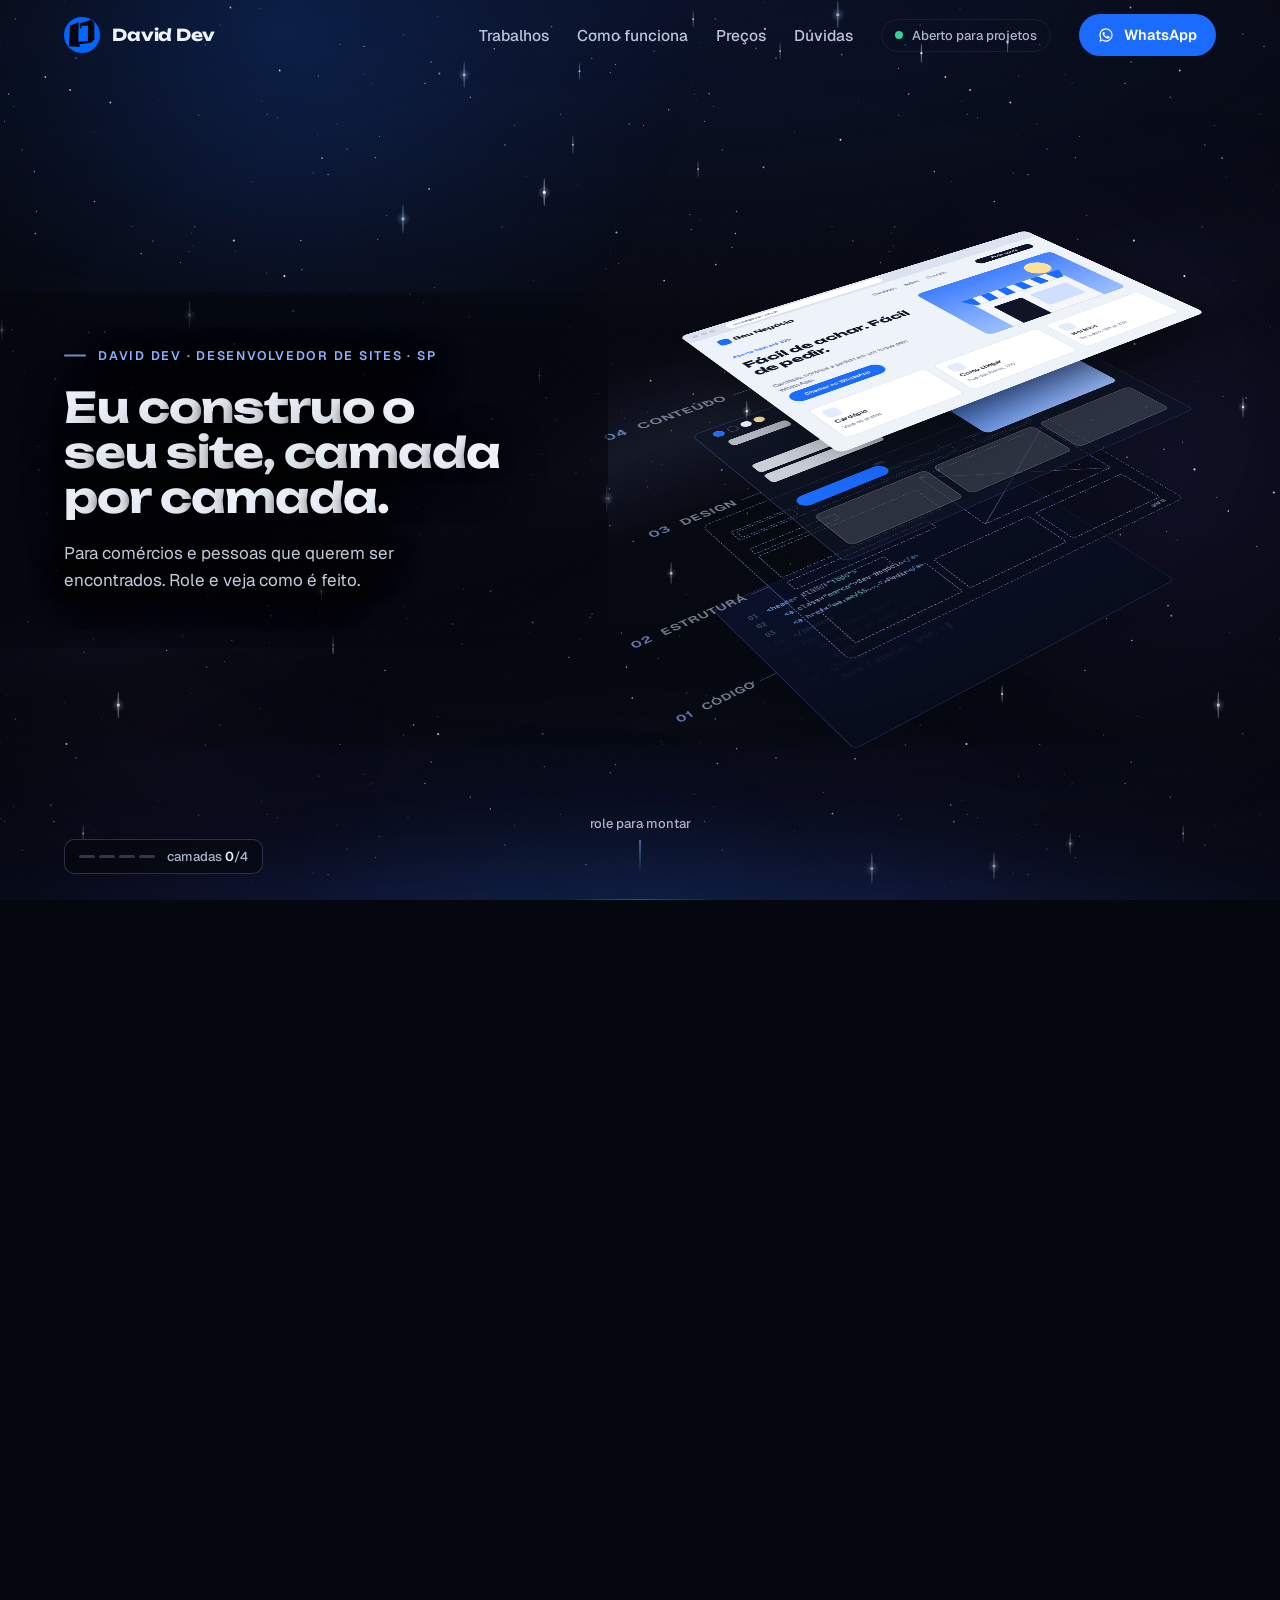
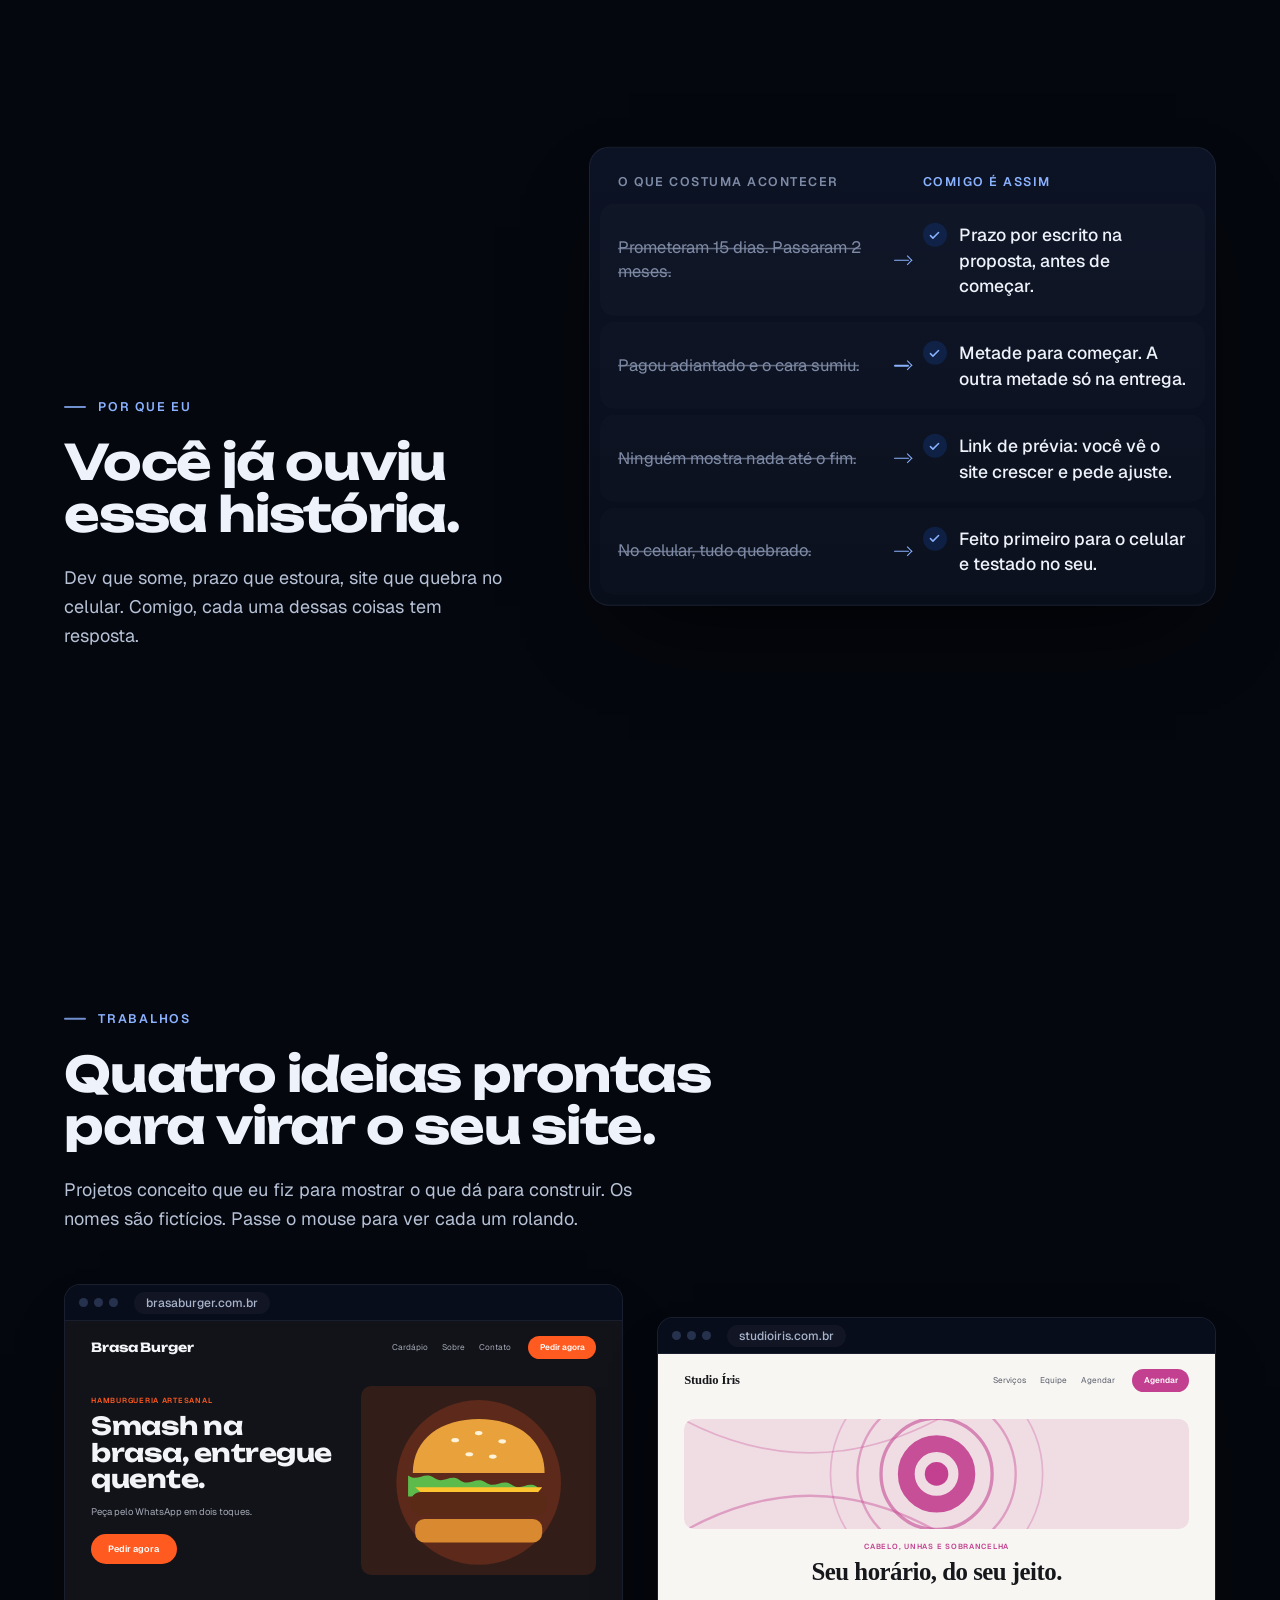
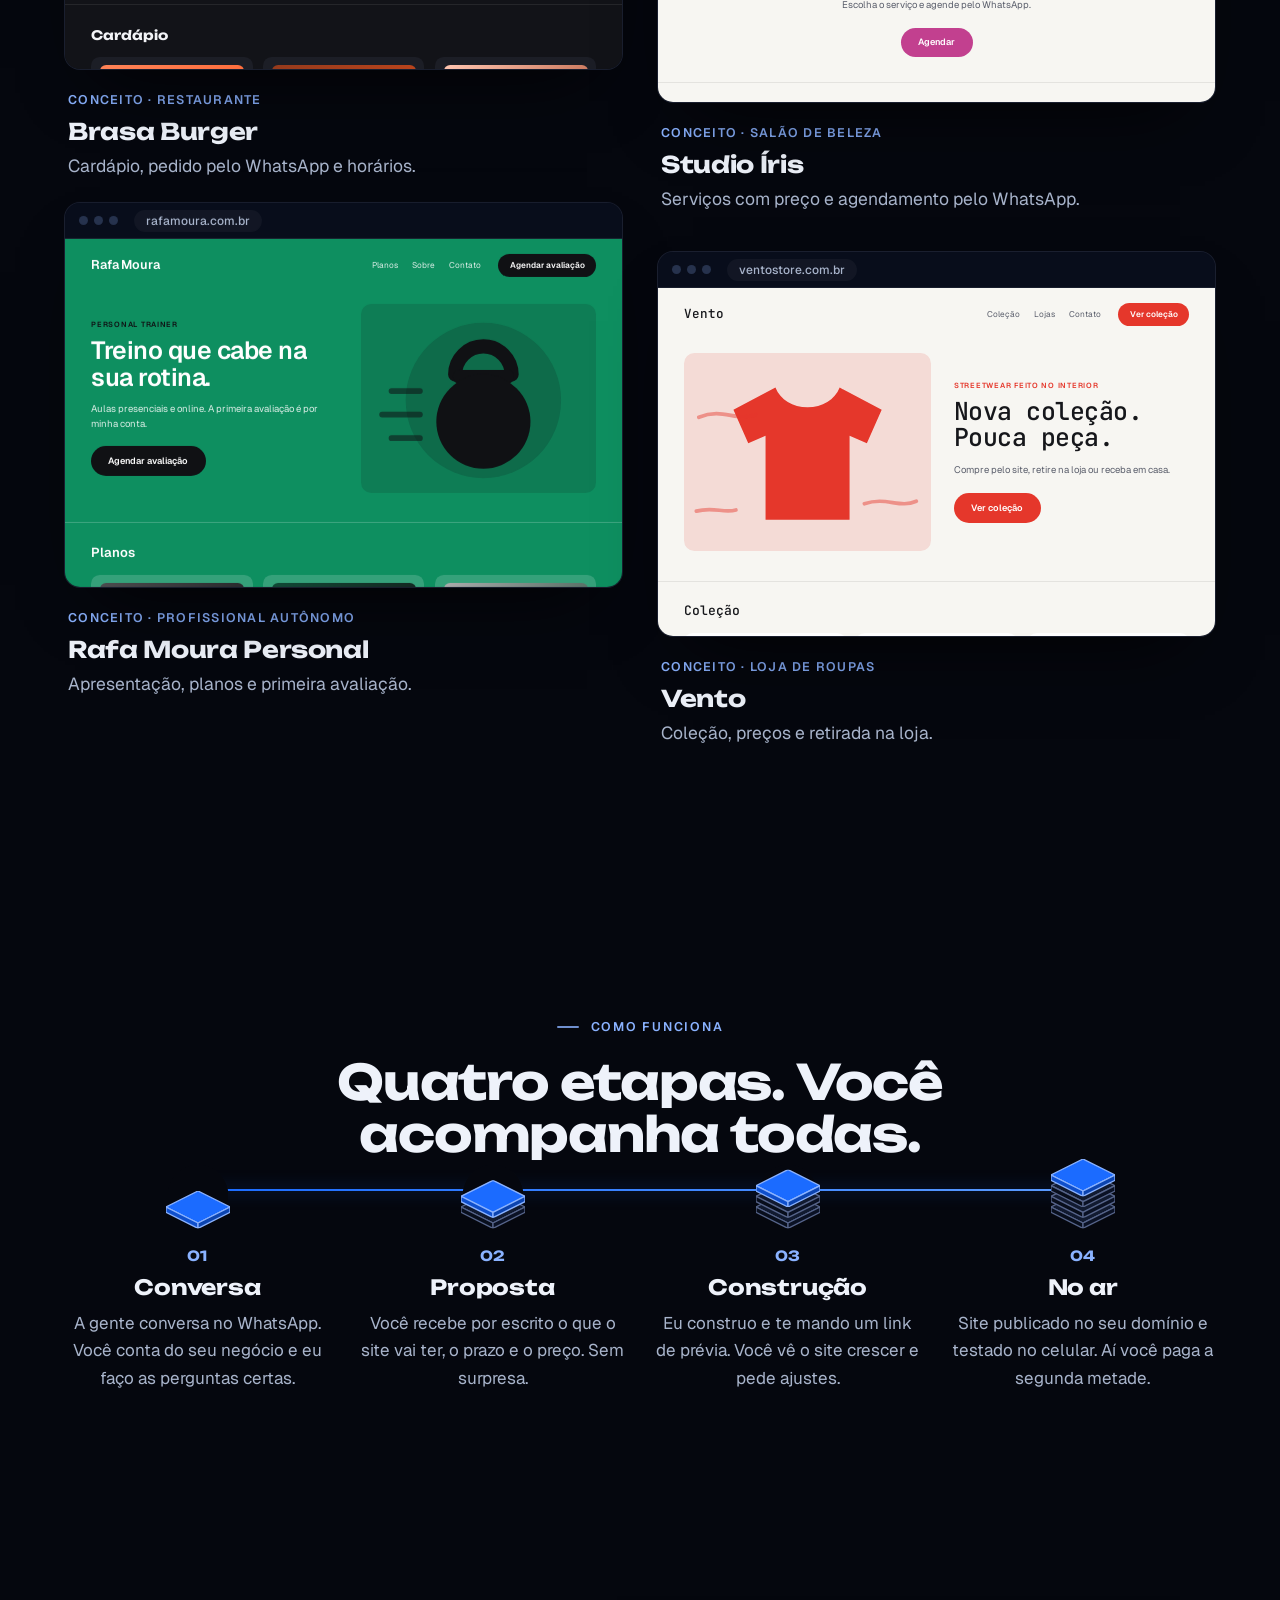
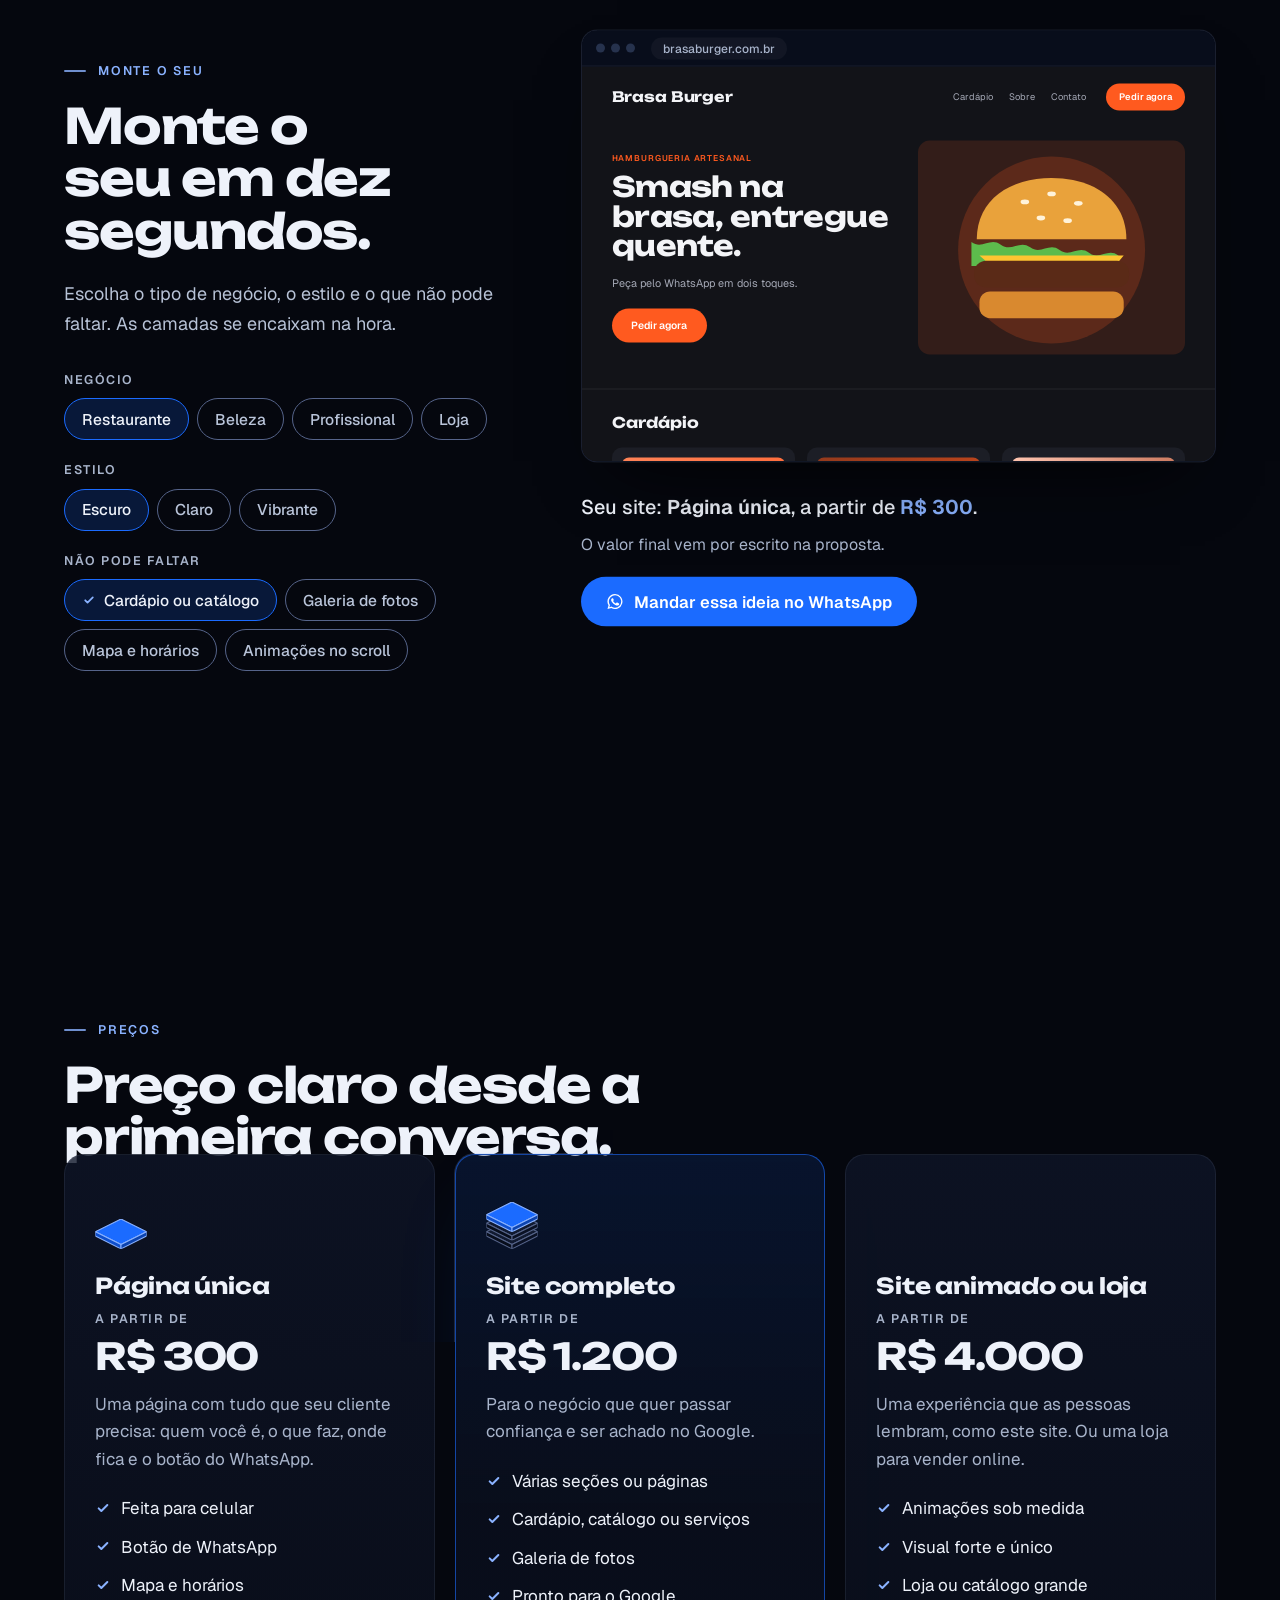
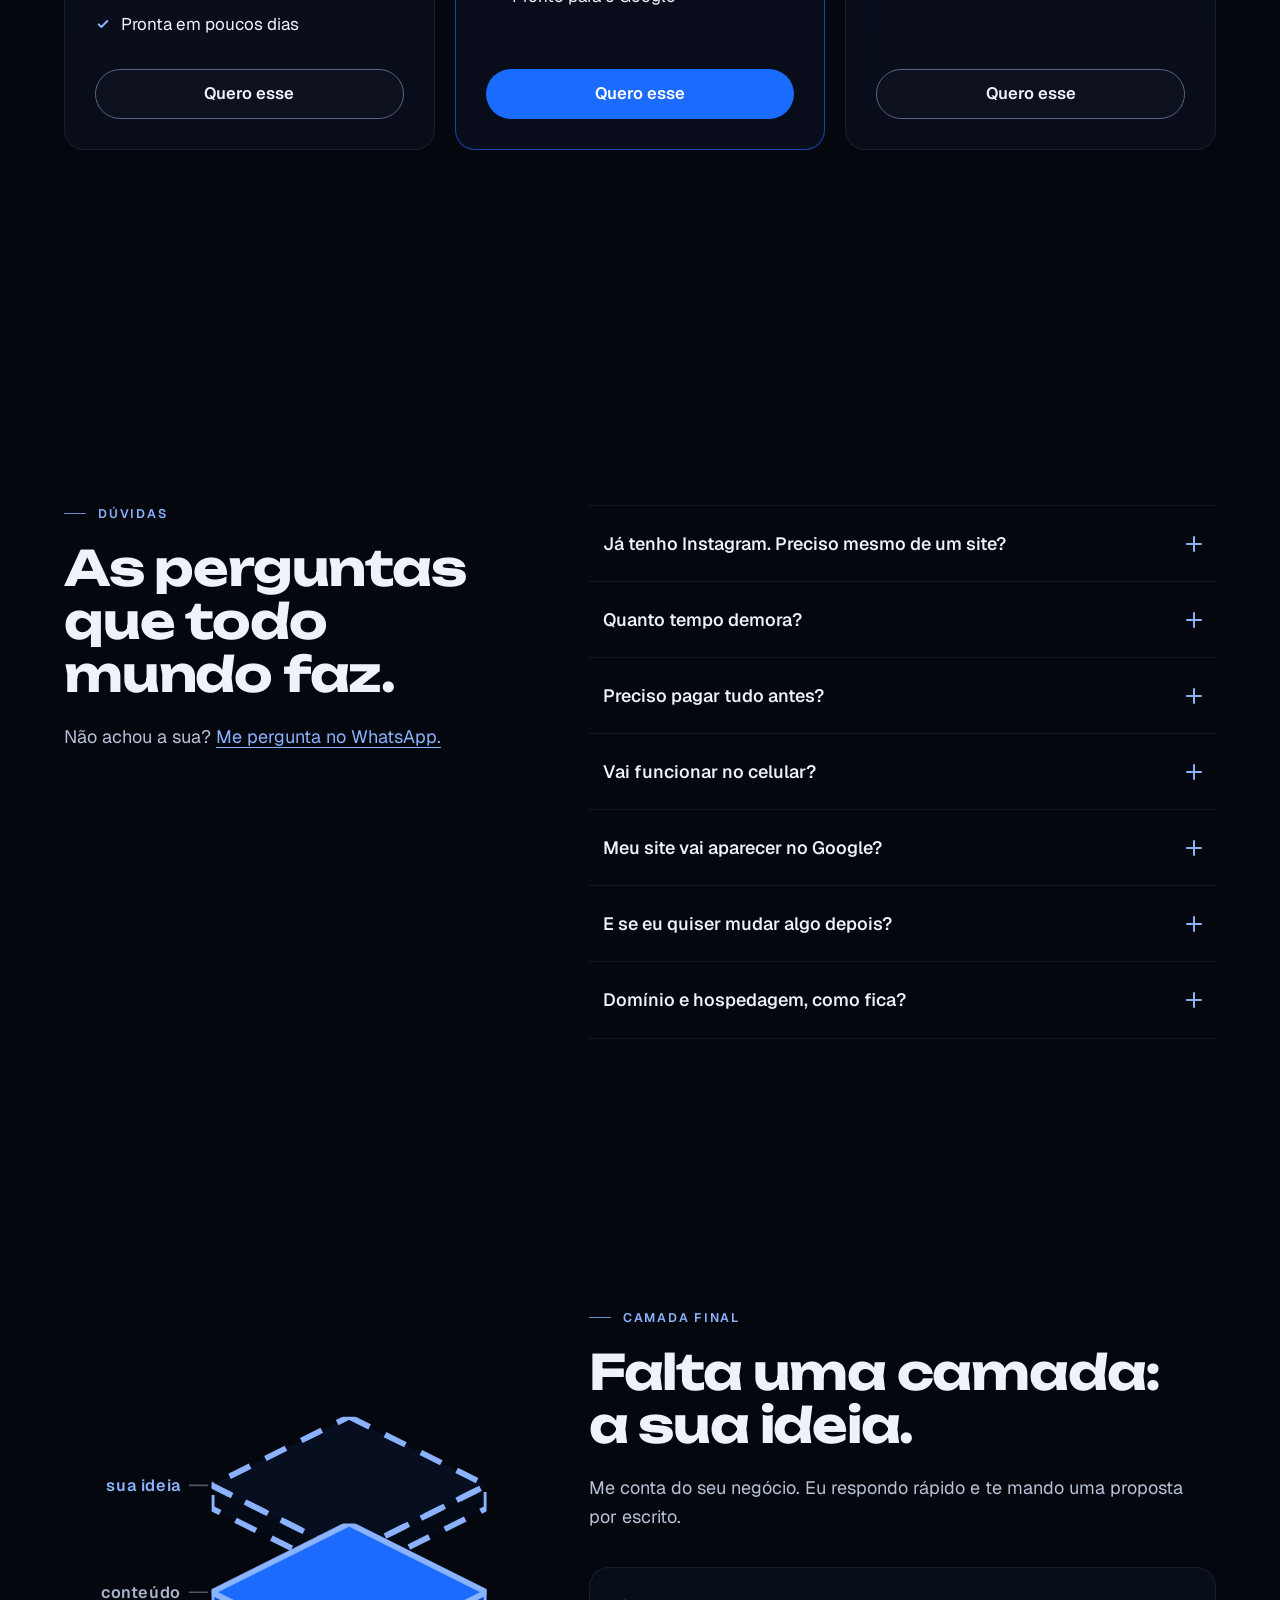
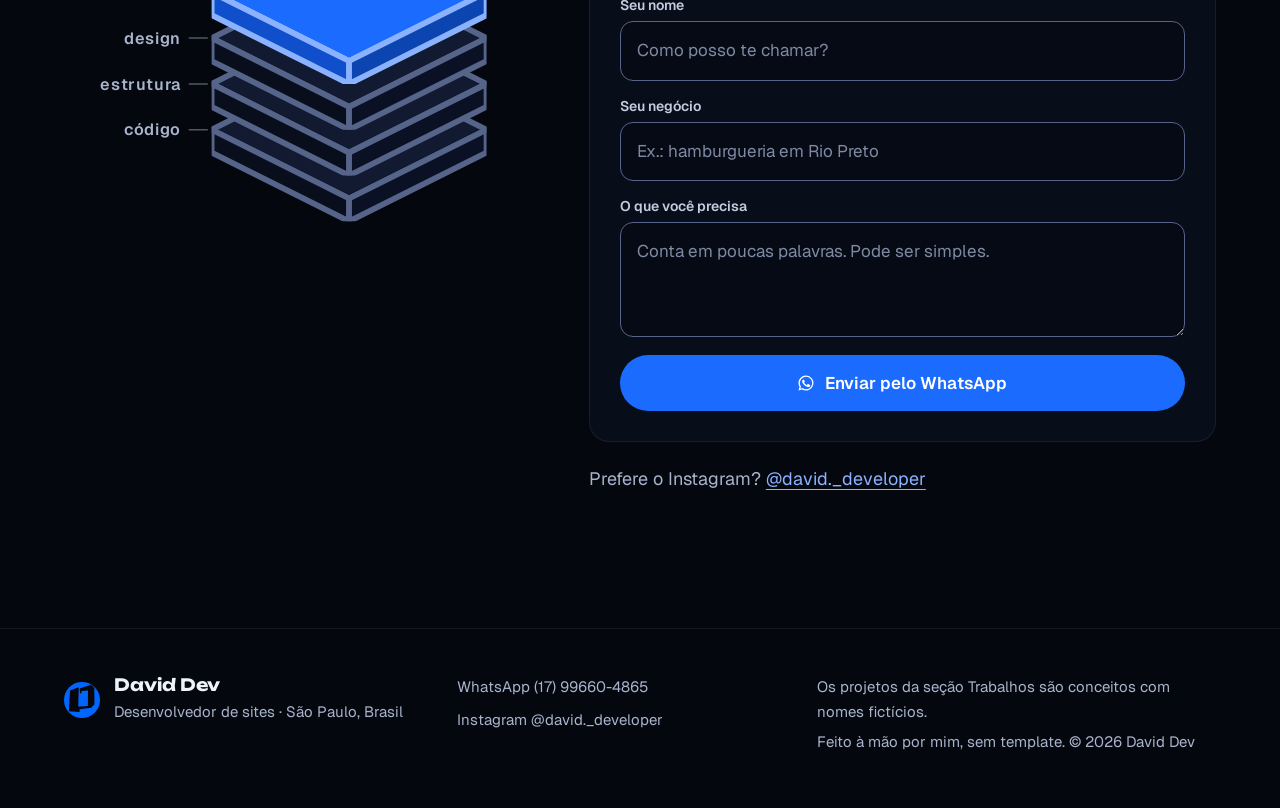
==== index.html @ c7de59cc "Portfólio David Dev: site de uma página com hero 3D e fundo astral Co-Authored-By: Claude Opus 5.5 <" ====
<!doctype html>
<html lang="pt-BR">
<head>
<meta charset="utf-8">
<meta name="viewport" content="width=device-width, initial-scale=1">
<title>David Dev · Criação de sites para comércios e pessoas em SP</title>
<meta name="description" content="Criação de sites rápidos e feitos para o celular, para comércios e profissionais. Prazo por escrito, metade na entrega. Orçamento pelo WhatsApp.">
<meta name="robots" content="index,follow,max-image-preview:large">
<meta name="author" content="David Dev">
<meta name="theme-color" content="#05070E">
<link rel="canonical" href="https://davizzinn.github.io/">
<link rel="icon" href="favicon.ico" sizes="48x48">
<link rel="icon" type="image/svg+xml" href="assets/logo.svg">
<link rel="apple-touch-icon" href="apple-touch-icon.png">
<meta property="og:type" content="website">
<meta property="og:locale" content="pt_BR">
<meta property="og:site_name" content="David Dev">
<meta property="og:title" content="David Dev · Criação de sites para comércios e pessoas">
<meta property="og:description" content="Eu construo o seu site, camada por camada. Prazo por escrito, metade na entrega.">
<!-- DEPLOY STEP: URLs absolutas do site no ar (GitHub Pages) -->
<meta property="og:url" content="https://davizzinn.github.io/">
<meta property="og:image" content="https://davizzinn.github.io/assets/og.jpg">
<meta property="og:image:width" content="1200">
<meta property="og:image:height" content="630">
<meta property="og:image:alt" content="David Dev: eu construo o seu site, camada por camada.">
<meta name="twitter:card" content="summary_large_image">
<script type="application/ld+json">
{
  "@context": "https://schema.org",
  "@graph": [
    {
      "@type": "WebSite",
      "@id": "https://davizzinn.github.io/#site",
      "url": "https://davizzinn.github.io/",
      "name": "David Dev",
      "inLanguage": "pt-BR"
    },
    {
      "@type": "ProfessionalService",
      "@id": "https://davizzinn.github.io/#negocio",
      "name": "David Dev",
      "description": "Criação de sites para comércios e pessoas: página única, site completo, site animado e loja.",
      "url": "https://davizzinn.github.io/",
      "image": "https://davizzinn.github.io/assets/og.jpg",
      "logo": "https://davizzinn.github.io/assets/icon-192.png",
      "telephone": "+55 17 99660-4865",
      "priceRange": "R$ 300 a R$ 9.000+",
      "address": { "@type": "PostalAddress", "addressRegion": "SP", "addressCountry": "BR" },
      "areaServed": [{ "@type": "State", "name": "São Paulo" }, { "@type": "Country", "name": "Brasil" }],
      "sameAs": ["https://instagram.com/david._developer"],
      "founder": { "@type": "Person", "name": "David", "jobTitle": "Desenvolvedor de sites" },
      "makesOffer": [
        { "@type": "Offer", "name": "Página única", "priceSpecification": { "@type": "PriceSpecification", "minPrice": 300, "priceCurrency": "BRL" } },
        { "@type": "Offer", "name": "Site completo", "priceSpecification": { "@type": "PriceSpecification", "minPrice": 1200, "priceCurrency": "BRL" } },
        { "@type": "Offer", "name": "Site animado ou loja", "priceSpecification": { "@type": "PriceSpecification", "minPrice": 4000, "priceCurrency": "BRL" } }
      ]
    }
  ]
}
</script>
<link rel="preconnect" href="https://fonts.googleapis.com">
<link rel="preconnect" href="https://fonts.gstatic.com" crossorigin>
<link rel="stylesheet" href="https://fonts.googleapis.com/css2?family=Geist:wght@400..700&family=JetBrains+Mono:wght@500&family=Unbounded:wght@500;700&display=swap">
<link rel="stylesheet" href="assets/site.css">
<script>document.documentElement.classList.add('js')</script>
</head>
<body>
<a class="skip" href="#main">Pular para o conteúdo</a>

<svg class="sprite" aria-hidden="true" focusable="false">
  <symbol id="plate" viewBox="0 0 48 28">
    <polygon points="24,0 48,12 24,24 0,12" style="fill:var(--pf,#131C33);stroke:var(--ps,#5B6A8C)" stroke-width="1" stroke-linejoin="round"/>
    <polygon points="0,12 24,24 24,28 0,16" style="fill:var(--pl,#0A1020);stroke:var(--ps,#5B6A8C)" stroke-width="1" stroke-linejoin="round"/>
    <polygon points="24,24 48,12 48,16 24,28" style="fill:var(--pr,#0C1326);stroke:var(--ps,#5B6A8C)" stroke-width="1" stroke-linejoin="round"/>
  </symbol>
  <symbol id="logo" viewBox="0 0 600 600">
    <circle cx="300" cy="300" r="300" fill="#0066FF"/>
    <g fill="#05070D"><path d="M100 140 245 86 238 410 262 412 260 498 82 486Z"/><path d="M262 108 448 46 505 96 508 372 452 428 258 455 256 410 398 400 400 140 292 148 290 186 266 190Z"/></g>
  </symbol>
  <symbol id="check" viewBox="0 0 24 24">
    <path d="M5.5 12.5l4 4L18.5 7.5" fill="none" stroke="currentColor" stroke-width="2.4" stroke-linecap="round" stroke-linejoin="round"/>
  </symbol>
  <symbol id="wa" viewBox="0 0 24 24">
    <path fill="currentColor" d="M12 2a10 10 0 0 0-8.6 15.1L2 22l5-1.3A10 10 0 1 0 12 2Zm0 18.2a8.2 8.2 0 0 1-4.2-1.2l-.3-.2-3 .8.8-2.9-.2-.3A8.2 8.2 0 1 1 12 20.2Zm4.5-6.1c-.2-.1-1.5-.7-1.7-.8-.2-.1-.4-.1-.6.1l-.8 1c-.1.2-.3.2-.5.1a6.7 6.7 0 0 1-3.3-2.9c-.3-.4.3-.4.7-1.4.1-.2 0-.3 0-.4l-.8-1.8c-.2-.5-.4-.4-.6-.4h-.5a1 1 0 0 0-.7.3 3 3 0 0 0-.9 2.2 5.2 5.2 0 0 0 1.1 2.7 11.8 11.8 0 0 0 4.5 4c1.7.7 2.3.8 3.2.6a2.7 2.7 0 0 0 1.8-1.2 2.2 2.2 0 0 0 .1-1.3c0-.1-.2-.2-.5-.3Z"/>
  </symbol>
</svg>

<div class="ambient" aria-hidden="true">
  <div class="aur aur-a"></div>
  <div class="aur aur-b"></div>
  <div class="aur aur-c"></div>
  <div class="aur aur-d"></div>
  <div class="galaxy" id="galaxy"><i class="gx-glow"></i><i class="gx-dust"></i></div>
  <div class="stars s-far"><i class="st a"></i><i class="st b"></i></div>
  <div class="stars s-mid"><i class="st a"></i><i class="st b"></i></div>
  <div class="stars s-near"><i class="st a"></i><i class="st b"></i><i class="st streak"></i></div>
  <i class="meteor" id="meteor"></i>
  <div class="amb-spot" id="spot"></div>
  <div class="horizon" id="horizon"></div>
  <div class="amb-vignette"></div>
  <div class="amb-grain"></div>
</div>

<header class="nav" id="nav">
  <nav class="nav-in" aria-label="Principal">
    <a class="brand" href="#topo" aria-label="David Dev, início">
      <svg class="brand-logo" aria-hidden="true"><use href="#logo"/></svg>
      <span class="brand-name">David Dev</span>
    </a>
    <ul class="nav-links">
      <li><a href="#trabalhos">Trabalhos</a></li>
      <li><a href="#como-funciona">Como funciona</a></li>
      <li><a href="#precos">Preços</a></li>
      <li><a href="#duvidas">Dúvidas</a></li>
    </ul>
    <span class="status"><i class="dot" aria-hidden="true"></i>Aberto para projetos</span>
    <a class="btn btn-sm magnet" href="https://wa.me/5517996604865" data-wa="Oi David! Vi seu portfólio e quero fazer um site." target="_blank" rel="noopener">
      <svg class="ico" aria-hidden="true"><use href="#wa"/></svg>WhatsApp
    </a>
    <button class="menu-btn" type="button" aria-expanded="false" aria-controls="menu" aria-label="Abrir menu"><i></i><i></i></button>
  </nav>
  <div class="menu" id="menu">
    <ul>
      <li><a href="#trabalhos">Trabalhos</a></li>
      <li><a href="#como-funciona">Como funciona</a></li>
      <li><a href="#monte">Monte o seu</a></li>
      <li><a href="#precos">Preços</a></li>
      <li><a href="#duvidas">Dúvidas</a></li>
    </ul>
    <p class="menu-status"><i class="dot" aria-hidden="true"></i>Aberto para projetos</p>
  </div>
</header>

<main id="main" tabindex="-1">

<section class="hero" id="topo" aria-label="Apresentação">
  <div class="stage">
    <div class="scene" aria-hidden="true" inert>
      <div class="float">
        <div class="stack" id="stack">

          <div class="layer l-code" data-i="0">
            <div class="plate">
              <div class="code">
                <span class="cl" style="--i:0"><em>01</em><u>&lt;header</u> <s>class</s>=<q>"topo"</q><u>&gt;</u></span>
                <span class="cl" style="--i:1"><em>02</em>  <u>&lt;a</u> <s>class</s>=<q>"marca"</q><u>&gt;</u>Seu Negócio<u>&lt;/a&gt;</u></span>
                <span class="cl" style="--i:2"><em>03</em>  <u>&lt;a</u> <s>href</s>=<q>"wa.me/55..."</q><u>&gt;</u>Pedir<u>&lt;/a&gt;</u></span>
                <span class="cl" style="--i:3"><em>04</em><u>&lt;/header&gt;</u></span>
                <span class="cl" style="--i:4"><em>05</em><u>&lt;section</u> <s>class</s>=<q>"hero"</q><u>&gt;</u></span>
                <span class="cl" style="--i:5"><em>06</em>  <u>&lt;h1&gt;</u>Fácil de achar.<u>&lt;/h1&gt;</u></span>
                <span class="cl" style="--i:6"><em>07</em>  <u>&lt;p&gt;</u>Aberto hoje até 22h<u>&lt;/p&gt;</u></span>
                <span class="cl" style="--i:7"><em>08</em><u>&lt;/section&gt;</u></span>
                <span class="cl" style="--i:8"><em>09</em><b>.hero</b> { <s>display</s>: grid; }<i class="caret"></i></span>
              </div>
            </div>
            <div class="anno"><span>01</span> código</div>
          </div>

          <div class="layer l-wire" data-i="1">
            <div class="plate">
              <i class="wb wb-nav"></i><i class="wb wb-logo"></i><i class="wb wb-links"></i><i class="wb wb-btn"></i>
              <i class="wb wb-kick"></i><i class="wb wb-h"></i><i class="wb wb-p"></i><i class="wb wb-cta"></i>
              <i class="wb wb-art"><svg viewBox="0 0 10 10" preserveAspectRatio="none"><path d="M0 0 10 10M10 0 0 10" vector-effect="non-scaling-stroke"/></svg></i>
              <i class="wb wb-c1"></i><i class="wb wb-c2"></i><i class="wb wb-c3"></i>
              <span class="dim dim-w">1280</span><span class="dim dim-h">grid 12</span>
            </div>
            <div class="anno"><span>02</span> estrutura</div>
          </div>

          <div class="layer l-design" data-i="2">
            <div class="plate">
              <i class="db db-logo"></i><i class="db db-btn"></i>
              <i class="db db-h"></i><i class="db db-h2"></i><i class="db db-cta"></i>
              <i class="db db-art"></i>
              <i class="db db-c1"></i><i class="db db-c2"></i><i class="db db-c3"></i>
              <span class="swatches"><i></i><i></i><i></i><i></i></span>
              <span class="aa">Aa</span>
            </div>
            <div class="anno"><span>03</span> design</div>
          </div>

          <div class="layer l-content" data-i="3">
            <div class="plate">
              <div class="chrome"><i></i><i></i><i></i><span class="url">seunegocio.com.br</span><span class="onair"><b></b>no ar</span></div>
              <div class="cs">
                <span class="cs-logo"><b></b>Seu Negócio</span>
                <span class="cs-links"><i>Cardápio</i><i>Sobre</i><i>Contato</i></span>
                <span class="cs-btn">Pedir agora</span>
                <span class="cs-kick">Aberto hoje até 22h</span>
                <span class="cs-h">Fácil de achar. Fácil de pedir.</span>
                <span class="cs-p">Cardápio, horários e pedido em um toque pelo WhatsApp.</span>
                <span class="cs-cta">Chamar no WhatsApp</span>
                <span class="cs-art">
                  <svg viewBox="0 0 200 140" preserveAspectRatio="xMidYMid slice">
                    <defs><linearGradient id="sky" x1="0" y1="0" x2="0" y2="1"><stop offset="0" stop-color="#3D7BFF"/><stop offset="1" stop-color="#9FC2FF"/></linearGradient></defs>
                    <rect width="200" height="140" fill="url(#sky)"/>
                    <circle cx="156" cy="34" r="16" fill="#FFE29A"/>
                    <rect x="34" y="52" width="132" height="88" fill="#F4F6FB"/>
                    <path d="M28 52h144l-8 18H36Z" fill="#1B6BFF"/>
                    <path d="M44 52h12l-2 18h-12ZM68 52h12l-1 18H67ZM92 52h12v18H92ZM116 52h12l1 18h-12ZM140 52h12l2 18h-12Z" fill="#F4F6FB"/>
                    <rect x="48" y="84" width="40" height="56" rx="2" fill="#0E1527"/>
                    <rect x="100" y="84" width="54" height="34" rx="2" fill="#CFE0FF"/>
                    <rect x="0" y="134" width="200" height="6" fill="#0E1527" opacity=".25"/>
                  </svg>
                </span>
                <span class="cs-card c1"><i></i><b>Cardápio</b><em>Veja os pratos</em></span>
                <span class="cs-card c2"><i></i><b>Como chegar</b><em>Rua das Flores, 120</em></span>
                <span class="cs-card c3"><i></i><b>Horários</b><em>Ter a dom, 18h às 23h</em></span>
              </div>
            </div>
            <div class="anno"><span>04</span> conteúdo</div>
          </div>

        </div>
      </div>
    </div>

    <div class="scrim" aria-hidden="true"></div>

    <div class="bands" id="bands">
      <div class="band fx-scatter" data-a="0" data-b="0.17" data-spread="0.5">
        <p class="kick">David Dev · desenvolvedor de sites · SP</p>
        <h1 class="t">Eu construo o seu site, camada por camada.</h1>
        <p class="s">Para comércios e pessoas que querem ser encontrados. Role e veja como é feito.</p>
      </div>
      <div class="band fx-grid" data-a="0.20" data-b="0.37" data-spread="0.5">
        <p class="kick">camada 01 · código</p>
        <p class="t">Primeiro, o código.</p>
        <p class="s">Escrito à mão, sem gambiarra. Leve para abrir rápido até no 4G.</p>
      </div>
      <div class="band fx-drift" data-a="0.40" data-b="0.57">
        <p class="kick">camadas 02 e 03 · estrutura e design</p>
        <p class="t">Depois, a estrutura e a cara da sua marca.</p>
        <p class="s">Cada coisa no lugar certo, com as suas cores. Pensado primeiro para o celular, porque é lá que seu cliente está.</p>
      </div>
      <div class="band fx-punch" data-a="0.60" data-b="0.77">
        <p class="kick">camada 04 · conteúdo</p>
        <p class="t" data-em="vende.">Por fim, o conteúdo que vende.</p>
        <p class="s">Texto claro, fotos boas e um botão direto para o seu WhatsApp.</p>
      </div>
      <div class="band fx-rise" data-a="0.81" data-b="1">
        <p class="kick"><i class="dot" aria-hidden="true"></i>no ar</p>
        <p class="t">No ar. E pronto para o Google.</p>
        <p class="s">Domínio, celular e Google resolvidos. Você só aprova.</p>
        <p class="cta-row">
          <a class="btn magnet" href="https://wa.me/5517996604865" data-wa="Oi David! Vi seu portfólio e quero fazer um site." target="_blank" rel="noopener"><svg class="ico" aria-hidden="true"><use href="#wa"/></svg>Quero meu site</a>
          <a class="btn btn-ghost" href="#trabalhos">Ver trabalhos</a>
        </p>
      </div>
    </div>

    <div class="static-copy">
      <p class="kick">David Dev · desenvolvedor de sites · SP</p>
      <h1 class="t">Eu construo o seu site, camada por camada.</h1>
      <p class="s">Sites rápidos, bonitos e feitos para o celular, para comércios e pessoas que querem ser encontrados.</p>
      <p class="cta-row">
        <a class="btn magnet" href="https://wa.me/5517996604865" data-wa="Oi David! Vi seu portfólio e quero fazer um site." target="_blank" rel="noopener"><svg class="ico" aria-hidden="true"><use href="#wa"/></svg>Quero meu site</a>
        <a class="btn btn-ghost" href="#trabalhos">Ver trabalhos</a>
      </p>
    </div>

    <div class="hud chip" aria-hidden="true">
      <span class="hud-ticks"><i></i><i></i><i></i><i></i></span>
      <span class="hud-t">camadas <b id="hudN">0</b>/4</span>
    </div>
    <div class="cue" aria-hidden="true"><span>role para montar</span><i></i></div>
  </div>
</section>

<section class="sec why" id="por-que" aria-labelledby="why-h">
  <div class="wrap why-grid">
    <div class="why-copy rv-group" data-depth="0.05">
      <p class="kick rv">Por que eu</p>
      <h2 id="why-h" class="h2 rv-words">Você já ouviu essa história.</h2>
      <p class="lede rv">Dev que some, prazo que estoura, site que quebra no celular. Comigo, cada uma dessas coisas tem resposta.</p>
    </div>
    <div class="cmp spot rv-group" data-depth="-0.04">
      <div class="cmp-head rv" aria-hidden="true"><span class="h-old">O que costuma acontecer</span><span class="h-new">Comigo é assim</span></div>
      <ul class="cmp-list" aria-label="O que muda trabalhando comigo">
        <li class="cmp-row rv">
          <p class="old"><span class="sr">O que costuma acontecer: </span><span class="strk">Prometeram 15 dias. Passaram 2 meses.</span></p>
          <span class="arrow" aria-hidden="true"></span>
          <p class="new"><span class="ok" aria-hidden="true"><svg><use href="#check"/></svg></span><span class="sr">Comigo: </span><span class="sweep">Prazo por escrito na proposta, antes de começar.</span></p>
        </li>
        <li class="cmp-row rv">
          <p class="old"><span class="sr">O que costuma acontecer: </span><span class="strk">Pagou adiantado e o cara sumiu.</span></p>
          <span class="arrow" aria-hidden="true"></span>
          <p class="new"><span class="ok" aria-hidden="true"><svg><use href="#check"/></svg></span><span class="sr">Comigo: </span><span class="sweep">Metade para começar. A outra metade só na entrega.</span></p>
        </li>
        <li class="cmp-row rv">
          <p class="old"><span class="sr">O que costuma acontecer: </span><span class="strk">Ninguém mostra nada até o fim.</span></p>
          <span class="arrow" aria-hidden="true"></span>
          <p class="new"><span class="ok" aria-hidden="true"><svg><use href="#check"/></svg></span><span class="sr">Comigo: </span><span class="sweep">Link de prévia: você vê o site crescer e pede ajuste.</span></p>
        </li>
        <li class="cmp-row rv">
          <p class="old"><span class="sr">O que costuma acontecer: </span><span class="strk">No celular, tudo quebrado.</span></p>
          <span class="arrow" aria-hidden="true"></span>
          <p class="new"><span class="ok" aria-hidden="true"><svg><use href="#check"/></svg></span><span class="sr">Comigo: </span><span class="sweep">Feito primeiro para o celular e testado no seu.</span></p>
        </li>
      </ul>
    </div>
  </div>
</section>

<section class="sec works" id="trabalhos" aria-labelledby="works-h">
  <div class="wrap">
    <div class="sec-head rv-group" data-depth="0.06">
      <p class="kick rv">Trabalhos</p>
      <h2 id="works-h" class="h2 rv-words">Quatro ideias prontas para virar o seu site.</h2>
      <p class="lede rv">Projetos conceito que eu fiz para mostrar o que dá para construir. Os nomes são fictícios. <span class="hint-fine">Passe o mouse para ver cada um rolando.</span><span class="hint-touch">Cada um rola sozinho para você ver a página inteira.</span></p>
    </div>
    <div class="works-grid">
      <article class="work rv-group" data-depth="0.03">
        <div class="tilt"><div class="frame spot rv" aria-hidden="true"><div class="frame-bar"><i></i><i></i><i></i><span>brasaburger.com.br</span></div><div class="ms-view" data-ms="restaurante" data-style="escuro"></div></div></div>
        <div class="work-meta rv">
          <p class="tag">Conceito · Restaurante</p>
          <h3>Brasa Burger</h3>
          <p>Cardápio, pedido pelo WhatsApp e horários.</p>
        </div>
      </article>
      <article class="work rv-group" data-depth="0.08">
        <div class="tilt"><div class="frame spot rv" aria-hidden="true"><div class="frame-bar"><i></i><i></i><i></i><span>studioiris.com.br</span></div><div class="ms-view" data-ms="beleza" data-style="claro"></div></div></div>
        <div class="work-meta rv">
          <p class="tag">Conceito · Salão de beleza</p>
          <h3>Studio Íris</h3>
          <p>Serviços com preço e agendamento pelo WhatsApp.</p>
        </div>
      </article>
      <article class="work rv-group" data-depth="0.03">
        <div class="tilt"><div class="frame spot rv" aria-hidden="true"><div class="frame-bar"><i></i><i></i><i></i><span>rafamoura.com.br</span></div><div class="ms-view" data-ms="profissional" data-style="vibrante"></div></div></div>
        <div class="work-meta rv">
          <p class="tag">Conceito · Profissional autônomo</p>
          <h3>Rafa Moura Personal</h3>
          <p>Apresentação, planos e primeira avaliação.</p>
        </div>
      </article>
      <article class="work rv-group" data-depth="0.08">
        <div class="tilt"><div class="frame spot rv" aria-hidden="true"><div class="frame-bar"><i></i><i></i><i></i><span>ventostore.com.br</span></div><div class="ms-view" data-ms="loja" data-style="claro"></div></div></div>
        <div class="work-meta rv">
          <p class="tag">Conceito · Loja de roupas</p>
          <h3>Vento</h3>
          <p>Coleção, preços e retirada na loja.</p>
        </div>
      </article>
    </div>
  </div>
</section>

<section class="sec steps-sec" id="como-funciona" aria-labelledby="steps-h">
  <div class="wrap">
    <div class="sec-head center rv-group" data-depth="0.06">
      <p class="kick rv">Como funciona</p>
      <h2 id="steps-h" class="h2 rv-words">Quatro etapas. Você acompanha todas.</h2>
    </div>
    <div class="steps-wrap" id="steps">
    <div class="track" aria-hidden="true"><i class="track-line"></i></div>
    <ol class="steps">
      <li class="step" data-at="0.06">
        <svg class="plates" viewBox="0 0 48 60" aria-hidden="true"><use href="#plate" class="pt top" y="30" width="48" height="28"/></svg>
        <span class="num">01</span>
        <h3>Conversa</h3>
        <p>A gente conversa no WhatsApp. Você conta do seu negócio e eu faço as perguntas certas.</p>
      </li>
      <li class="step" data-at="0.36">
        <svg class="plates" viewBox="0 0 48 60" aria-hidden="true"><use href="#plate" class="pt" y="30" width="48" height="28"/><use href="#plate" class="pt top" y="22" width="48" height="28"/></svg>
        <span class="num">02</span>
        <h3>Proposta</h3>
        <p>Você recebe por escrito o que o site vai ter, o prazo e o preço. Sem surpresa.</p>
      </li>
      <li class="step" data-at="0.64">
        <svg class="plates" viewBox="0 0 48 60" aria-hidden="true"><use href="#plate" class="pt" y="30" width="48" height="28"/><use href="#plate" class="pt" y="22" width="48" height="28"/><use href="#plate" class="pt top" y="14" width="48" height="28"/></svg>
        <span class="num">03</span>
        <h3>Construção</h3>
        <p>Eu construo e te mando um link de prévia. Você vê o site crescer e pede ajustes.</p>
      </li>
      <li class="step" data-at="0.92">
        <svg class="plates" viewBox="0 0 48 60" aria-hidden="true"><use href="#plate" class="pt" y="30" width="48" height="28"/><use href="#plate" class="pt" y="22" width="48" height="28"/><use href="#plate" class="pt" y="14" width="48" height="28"/><use href="#plate" class="pt top" y="6" width="48" height="28"/></svg>
        <span class="num">04</span>
        <h3>No ar</h3>
        <p>Site publicado no seu domínio e testado no celular. Aí você paga a segunda metade.</p>
      </li>
    </ol>
    </div>
  </div>
</section>

<section class="sec build" id="monte" aria-labelledby="build-h">
  <div class="wrap build-grid">
    <div class="build-controls rv-group">
      <p class="kick rv">Monte o seu</p>
      <h2 id="build-h" class="h2 rv-words">Monte o seu em dez segundos.</h2>
      <p class="lede rv">Escolha o tipo de negócio, o estilo e o que não pode faltar. As camadas se encaixam na hora.</p>
      <form class="cfg rv" id="cfg" aria-describedby="cfg-out">
        <fieldset>
          <legend>Negócio</legend>
          <div class="chips">
            <label><input type="radio" name="biz" value="restaurante" checked><span>Restaurante</span></label>
            <label><input type="radio" name="biz" value="beleza"><span>Beleza</span></label>
            <label><input type="radio" name="biz" value="profissional"><span>Profissional</span></label>
            <label><input type="radio" name="biz" value="loja"><span>Loja</span></label>
          </div>
        </fieldset>
        <fieldset>
          <legend>Estilo</legend>
          <div class="chips">
            <label><input type="radio" name="estilo" value="escuro" checked><span>Escuro</span></label>
            <label><input type="radio" name="estilo" value="claro"><span>Claro</span></label>
            <label><input type="radio" name="estilo" value="vibrante"><span>Vibrante</span></label>
          </div>
        </fieldset>
        <fieldset>
          <legend>Não pode faltar</legend>
          <div class="chips">
            <label><input type="checkbox" name="x" value="items" checked><span>Cardápio ou catálogo</span></label>
            <label><input type="checkbox" name="x" value="gallery"><span>Galeria de fotos</span></label>
            <label><input type="checkbox" name="x" value="map"><span>Mapa e horários</span></label>
            <label><input type="checkbox" name="x" value="anim"><span>Animações no scroll</span></label>
          </div>
        </fieldset>
      </form>
    </div>
    <div class="build-out rv-group" data-depth="-0.03">
      <div class="preview rv" aria-hidden="true">
        <div class="frame spot"><div class="frame-bar"><i></i><i></i><i></i><span id="pv-url">seunegocio.com.br</span></div>
          <div class="pv-body">
            <div class="ms-view" id="pv" data-ms="restaurante" data-style="escuro"></div>
            <div class="sheet sh-code"><span></span><span></span><span></span><span></span><span></span><span></span></div>
            <div class="sheet sh-wire"><i></i><i></i><i></i><i></i></div>
            <div class="sheet sh-design"><i></i><i></i><i></i></div>
          </div>
        </div>
      </div>
      <div class="cfg-out rv" id="cfg-out" aria-live="polite">
        <p class="pk-line">Seu site: <b id="pk-name">Página única</b>, a partir de <b id="pk-price">R$&nbsp;300</b>.</p>
        <p class="pk-note">O valor final vem por escrito na proposta.</p>
        <a class="btn magnet" id="pk-send" href="https://wa.me/5517996604865" target="_blank" rel="noopener"><svg class="ico" aria-hidden="true"><use href="#wa"/></svg>Mandar essa ideia no WhatsApp</a>
      </div>
    </div>
  </div>
</section>

<section class="sec prices" id="precos" aria-labelledby="prices-h">
  <div class="wrap">
    <div class="sec-head rv-group" data-depth="0.06">
      <p class="kick rv">Preços</p>
      <h2 id="prices-h" class="h2 rv-words">Preço claro desde a primeira conversa.</h2>
    </div>
    <div class="tiers">
      <article class="tier spot spot-fill tilt rv-group">
        <svg class="plates rv" viewBox="0 0 48 60" aria-hidden="true"><use href="#plate" class="pt top" y="30" width="48" height="28"/></svg>
        <h3 class="rv">Página única</h3>
        <p class="price rv"><span>a partir de</span> R$&nbsp;300</p>
        <p class="desc rv">Uma página com tudo que seu cliente precisa: quem você é, o que faz, onde fica e o botão do WhatsApp.</p>
        <ul class="rv"><li>Feita para celular</li><li>Botão de WhatsApp</li><li>Mapa e horários</li><li>Pronta em poucos dias</li></ul>
        <div class="tier-cta rv"><a class="btn btn-ghost" href="https://wa.me/5517996604865" data-wa="Oi David! Vi o pacote Página única no seu site e quero um orçamento." target="_blank" rel="noopener">Quero esse</a></div>
      </article>
      <article class="tier tier-hi spot spot-fill tilt rv-group">
        <i class="tier-glow" aria-hidden="true"></i>
        <svg class="plates rv" viewBox="0 0 48 60" aria-hidden="true"><use href="#plate" class="pt" y="30" width="48" height="28"/><use href="#plate" class="pt" y="22" width="48" height="28"/><use href="#plate" class="pt top" y="14" width="48" height="28"/></svg>
        <h3 class="rv">Site completo</h3>
        <p class="price rv"><span>a partir de</span> R$&nbsp;1.200</p>
        <p class="desc rv">Para o negócio que quer passar confiança e ser achado no Google.</p>
        <ul class="rv"><li>Várias seções ou páginas</li><li>Cardápio, catálogo ou serviços</li><li>Galeria de fotos</li><li>Pronto para o Google</li></ul>
        <div class="tier-cta rv"><a class="btn" href="https://wa.me/5517996604865" data-wa="Oi David! Vi o pacote Site completo no seu site e quero um orçamento." target="_blank" rel="noopener">Quero esse</a></div>
      </article>
      <article class="tier spot spot-fill tilt rv-group">
        <svg class="plates rv" viewBox="0 0 48 60" aria-hidden="true"><use href="#plate" class="pt" y="30" width="48" height="28"/><use href="#plate" class="pt" y="22" width="48" height="28"/><use href="#plate" class="pt" y="14" width="48" height="28"/><use href="#plate" class="pt top" y="6" width="48" height="28"/></svg>
        <h3 class="rv">Site animado ou loja</h3>
        <p class="price rv"><span>a partir de</span> R$&nbsp;4.000</p>
        <p class="desc rv">Uma experiência que as pessoas lembram, como este site. Ou uma loja para vender online.</p>
        <ul class="rv"><li>Animações sob medida</li><li>Visual forte e único</li><li>Loja ou catálogo grande</li></ul>
        <div class="tier-cta rv"><a class="btn btn-ghost" href="https://wa.me/5517996604865" data-wa="Oi David! Vi o pacote Site animado ou loja no seu site e quero um orçamento." target="_blank" rel="noopener">Quero esse</a></div>
      </article>
    </div>
    <p class="tiers-note rv">Projetos maiores vão até R$&nbsp;9.000 ou mais. Pagamento: metade para começar, metade na entrega. Prazo por escrito na proposta.</p>
  </div>
</section>

<section class="sec faq" id="duvidas" aria-labelledby="faq-h">
  <div class="wrap faq-grid">
    <div class="faq-side rv-group">
      <p class="kick rv">Dúvidas</p>
      <h2 id="faq-h" class="h2 rv-words">As perguntas que todo mundo faz.</h2>
      <p class="lede rv">Não achou a sua? <a href="https://wa.me/5517996604865" data-wa="Oi David! Tenho uma dúvida sobre fazer um site." target="_blank" rel="noopener">Me pergunta no WhatsApp.</a></p>
    </div>
    <div class="qa-list rv-group">
      <div class="qa rv"><h3><button type="button" aria-expanded="false" aria-controls="qa1" id="qb1">Já tenho Instagram. Preciso mesmo de um site?<i aria-hidden="true"></i></button></h3><div class="qa-a" id="qa1" role="region" aria-labelledby="qb1"><div><p>O Instagram mostra, o site convence. Quando alguém procura seu serviço no Google, quem aparece é o site. E ele é seu, não depende do algoritmo.</p></div></div></div>
      <div class="qa rv"><h3><button type="button" aria-expanded="false" aria-controls="qa2" id="qb2">Quanto tempo demora?<i aria-hidden="true"></i></button></h3><div class="qa-a" id="qa2" role="region" aria-labelledby="qb2"><div><p>Depende do tamanho do projeto. O prazo vem escrito na proposta, antes de você pagar qualquer coisa, e você acompanha tudo por um link de prévia.</p></div></div></div>
      <div class="qa rv"><h3><button type="button" aria-expanded="false" aria-controls="qa3" id="qb3">Preciso pagar tudo antes?<i aria-hidden="true"></i></button></h3><div class="qa-a" id="qa3" role="region" aria-labelledby="qb3"><div><p>Não. Metade para começar e metade só quando o site estiver no ar e aprovado por você.</p></div></div></div>
      <div class="qa rv"><h3><button type="button" aria-expanded="false" aria-controls="qa4" id="qb4">Vai funcionar no celular?<i aria-hidden="true"></i></button></h3><div class="qa-a" id="qa4" role="region" aria-labelledby="qb4"><div><p>Vai. Eu desenho primeiro para o celular, porque é lá que seu cliente está, e testo em tela de verdade antes de entregar.</p></div></div></div>
      <div class="qa rv"><h3><button type="button" aria-expanded="false" aria-controls="qa5" id="qb5">Meu site vai aparecer no Google?<i aria-hidden="true"></i></button></h3><div class="qa-a" id="qa5" role="region" aria-labelledby="qb5"><div><p>Ele sai pronto para o Google: rápido, com título, descrição e endereço certos. Chegar no topo leva tempo, e eu te explico o que ajuda.</p></div></div></div>
      <div class="qa rv"><h3><button type="button" aria-expanded="false" aria-controls="qa6" id="qb6">E se eu quiser mudar algo depois?<i aria-hidden="true"></i></button></h3><div class="qa-a" id="qa6" role="region" aria-labelledby="qb6"><div><p>Me chama no WhatsApp. Ajuste pequeno é rápido. Mudança grande vira um orçamento novo, combinado antes.</p></div></div></div>
      <div class="qa rv"><h3><button type="button" aria-expanded="false" aria-controls="qa7" id="qb7">Domínio e hospedagem, como fica?<i aria-hidden="true"></i></button></h3><div class="qa-a" id="qa7" role="region" aria-labelledby="qb7"><div><p>Ficam no seu nome e você paga direto para a empresa. Eu te ajudo a escolher e configuro tudo.</p></div></div></div>
    </div>
  </div>
</section>

<section class="sec final" id="contato" aria-labelledby="final-h">
  <div class="wrap final-grid">
    <div class="final-art" aria-hidden="true" data-depth="0.1">
      <svg viewBox="0 0 220 222" class="final-stack">
        <g class="ghost"><use href="#plate" x="70" y="4" width="144" height="84"/></g>
        <use href="#plate" class="pt" x="70" y="132" width="144" height="84"/>
        <use href="#plate" class="pt" x="70" y="108" width="144" height="84"/>
        <use href="#plate" class="pt" x="70" y="84" width="144" height="84"/>
        <use href="#plate" class="pt top" x="70" y="60" width="144" height="84"/>
        <g class="leads"><path d="M58 40h10M58 96h10M58 120h10M58 144h10M58 168h10"/></g>
        <g class="labels"><text class="gl" x="54" y="43">sua ideia</text><text x="54" y="99">conteúdo</text><text x="54" y="123">design</text><text x="54" y="147">estrutura</text><text x="54" y="171">código</text></g>
      </svg>
    </div>
    <div class="final-copy rv-group">
      <p class="kick rv">Camada final</p>
      <h2 id="final-h" class="h2 rv-words">Falta uma camada: a sua ideia.</h2>
      <p class="lede rv">Me conta do seu negócio. Eu respondo rápido e te mando uma proposta por escrito.</p>
      <form class="lead spot rv" id="lead" novalidate>
        <div class="field">
          <label for="f-nome">Seu nome</label>
          <input id="f-nome" name="nome" type="text" autocomplete="given-name" placeholder="Como posso te chamar?" required>
        </div>
        <div class="field">
          <label for="f-neg">Seu negócio</label>
          <input id="f-neg" name="negocio" type="text" placeholder="Ex.: hamburgueria em Rio Preto" required>
        </div>
        <div class="field">
          <label for="f-msg">O que você precisa</label>
          <textarea id="f-msg" name="msg" rows="3" placeholder="Conta em poucas palavras. Pode ser simples."></textarea>
        </div>
        <p class="form-err" id="lead-err" role="alert" hidden>Preencha seu nome e seu negócio para eu saber com quem estou falando.</p>
        <button class="btn btn-lg magnet" type="submit"><svg class="ico" aria-hidden="true"><use href="#wa"/></svg>Enviar pelo WhatsApp</button>
        <p class="form-ok" id="lead-ok" role="status" hidden>Abrindo o seu WhatsApp com a mensagem pronta. É só apertar enviar. <a id="lead-link" href="https://wa.me/5517996604865" target="_blank" rel="noopener">Não abriu? Toque aqui.</a></p>
      </form>
      <p class="alt rv">Prefere o Instagram? <a href="https://instagram.com/david._developer" target="_blank" rel="noopener">@david._developer</a></p>
    </div>
  </div>
</section>

</main>

<footer class="foot">
  <div class="wrap foot-in">
    <div class="foot-brand">
      <svg class="brand-logo" aria-hidden="true"><use href="#logo"/></svg>
      <div>
        <p class="foot-name">David Dev</p>
        <p>Desenvolvedor de sites · São Paulo, Brasil</p>
      </div>
    </div>
    <ul class="foot-links">
      <li><a href="https://wa.me/5517996604865" data-wa="Oi David! Vi seu portfólio e quero fazer um site." target="_blank" rel="noopener">WhatsApp (17) 99660-4865</a></li>
      <li><a href="https://instagram.com/david._developer" target="_blank" rel="noopener">Instagram @david._developer</a></li>
    </ul>
    <div class="foot-notes">
      <p>Os projetos da seção Trabalhos são conceitos com nomes fictícios.</p>
      <p>Feito à mão por mim, sem template. © 2026 David Dev</p>
    </div>
  </div>
</footer>

<script src="assets/site.js" defer></script>
</body>
</html>
---- assets/site.css ----
/* David Dev · portfólio. HTML, CSS e JS puros. */

:root{
  --canvas:#05070E;
  --panel:#0A0F1D;
  --panel-2:#0E1528;
  --accent:#1B6BFF;
  --accent-hover:#0F5BEB;
  --accent-muted:rgba(27,107,255,.26);
  --accent-text:#8AB2FF;
  --glint:#67E8F9;
  --text-primary:#EEF2FA;
  --text-secondary:#A8B4CB;
  --text-tertiary:#7E8BA6;
  --line:rgba(151,165,192,.11);
  --line-strong:#56648A;
  --ease-out:cubic-bezier(.16,1,.3,1);
  --ease-io:cubic-bezier(.65,0,.35,1);
  --ease-soft:cubic-bezier(.33,1,.68,1);
  --gutter:max(20px,5vw);
  --tshadow:0 1px 2px rgba(2,3,8,.95),0 3px 12px rgba(2,3,8,.8),0 10px 44px rgba(2,3,8,.85);
  --f-display:'Unbounded',ui-sans-serif,system-ui,sans-serif;
  --f-text:'Geist',ui-sans-serif,system-ui,-apple-system,'Segoe UI',sans-serif;
  --f-mono:'JetBrains Mono',ui-monospace,'Cascadia Mono',Consolas,monospace;
}

*,*::before,*::after{box-sizing:border-box}
html{overflow-x:hidden;overflow-x:clip;scroll-behavior:smooth;-webkit-text-size-adjust:100%;background:var(--canvas)}
body{margin:0;overflow-x:hidden;overflow-x:clip;background:var(--canvas);color:var(--text-primary);font:400 18px/1.62 var(--f-text);-webkit-font-smoothing:antialiased;text-rendering:optimizeLegibility;-webkit-tap-highlight-color:transparent}
img,svg{display:block;max-width:100%}
a{color:var(--accent-text);text-underline-offset:4px;text-decoration-thickness:1px;transition:color .35s var(--ease-out),text-decoration-color .35s var(--ease-out)}
a:hover{color:var(--text-primary)}
h1,h2,h3,p,ol,ul{margin:0}
ul,ol{padding:0;list-style:none}
button,input,textarea{font:inherit;color:inherit}
:focus-visible{outline:2px solid var(--accent-text);outline-offset:3px;border-radius:6px}
::selection{background:var(--accent);color:#fff}
.sr{position:absolute!important;width:1px;height:1px;padding:0;margin:-1px;overflow:hidden;clip:rect(0 0 0 0);white-space:nowrap;border:0}
.sprite{position:absolute;width:0;height:0;overflow:hidden}
.skip{position:fixed;left:16px;top:-60px;z-index:100;background:var(--accent);color:#fff;padding:10px 16px;border-radius:10px;text-decoration:none;font-weight:600;transition:top .3s var(--ease-out)}
.skip:focus{top:16px;color:#fff}
main{position:relative;z-index:1;outline:none}
.wrap{width:min(1240px,100% - 2*var(--gutter));margin-inline:auto}

/* ---------- fundo astral: nebulosas, galáxia, estrelas em camadas, planeta no fim ---------- */
.ambient{position:fixed;inset:0;z-index:0;pointer-events:none;overflow:hidden;background:radial-gradient(ellipse 140% 80% at 50% -10%,#0B1430 0%,rgba(5,7,14,0) 60%)}
.aur{position:absolute;border-radius:50%;will-change:transform;opacity:var(--o,1);transition:opacity 1.2s var(--ease-soft)}
.aur-a{width:72vmax;height:72vmax;left:-14vmax;top:-34vmax;background:radial-gradient(circle,rgba(27,107,255,.2),rgba(27,107,255,.06) 38%,rgba(27,107,255,0) 64%);animation:aurA 46s var(--ease-io) -14s infinite alternate}
.aur-b{width:64vmax;height:64vmax;right:-24vmax;top:6vh;background:radial-gradient(circle,rgba(110,84,255,.16),rgba(110,84,255,.05) 38%,rgba(110,84,255,0) 64%);animation:aurB 60s var(--ease-io) -31s infinite alternate}
.aur-c{width:58vmax;height:58vmax;left:16vw;bottom:-38vmax;background:radial-gradient(circle,rgba(34,200,238,.10),rgba(34,200,238,.03) 38%,rgba(34,200,238,0) 64%);animation:aurC 52s var(--ease-io) -22s infinite alternate}
.aur-d{width:46vmax;height:46vmax;left:-10vmax;bottom:-10vmax;background:radial-gradient(circle,rgba(190,90,255,.07),rgba(190,90,255,.02) 40%,rgba(190,90,255,0) 64%);animation:aurD 70s var(--ease-io) -40s infinite alternate}
@keyframes aurA{to{transform:translate3d(24vw,20vh,0) scale(1.14)}}
@keyframes aurB{to{transform:translate3d(-28vw,26vh,0) scale(.88)}}
@keyframes aurC{to{transform:translate3d(-16vw,-32vh,0) scale(1.2)}}
@keyframes aurD{to{transform:translate3d(30vw,-24vh,0) scale(1.25)}}
.galaxy{position:absolute;left:-40vw;right:-40vw;top:10vh;height:80vh;will-change:transform;transform:rotate(-18deg)}
.gx-glow{position:absolute;inset:0;background:radial-gradient(ellipse 46% 16% at 50% 50%,rgba(150,175,255,.09),rgba(120,110,255,.04) 45%,rgba(120,110,255,0) 75%)}
.gx-dust{position:absolute;inset:0;background-repeat:repeat;background-size:520px 520px;opacity:.8;-webkit-mask-image:radial-gradient(ellipse 48% 14% at 50% 50%,#000 10%,transparent 80%);mask-image:radial-gradient(ellipse 48% 14% at 50% 50%,#000 10%,transparent 80%)}
.stars{position:absolute;left:0;top:0;width:100%;will-change:transform;opacity:var(--so,1);transition:opacity 1.4s var(--ease-soft)}
.s-far{height:calc(100% + 700px)}
.s-mid{height:calc(100% + 900px)}
.s-near{height:calc(100% + 1100px)}
.st{position:absolute;inset:0;background-repeat:repeat}
.s-far .st{background-size:700px 700px}
.s-mid .st{background-size:900px 900px}
.s-near .st{background-size:1100px 1100px}
.st.a{animation:twinkle 6s ease-in-out infinite alternate}
.st.b{animation:twinkle 6s ease-in-out -3s infinite alternate}
.s-mid .st.a{animation-duration:8s}
.s-mid .st.b{animation-duration:8s;animation-delay:-4s}
.s-near .st.a{animation-duration:5s}
.s-near .st.b{animation-duration:5s;animation-delay:-2.5s}
@keyframes twinkle{from{opacity:.3}to{opacity:1}}
.st.streak{opacity:var(--v,0);animation:none}
.meteor{position:absolute;top:var(--ty,14%);left:var(--tx,72%);width:150px;height:1.5px;border-radius:2px;background:linear-gradient(90deg,rgba(190,215,255,0),rgba(210,228,255,.95));opacity:0;transform-origin:100% 50%;animation:meteor 16s linear 5s infinite}
@keyframes meteor{0%{opacity:0;transform:rotate(152deg) translateX(0)}1%{opacity:1}6%{opacity:0;transform:rotate(152deg) translateX(460px)}100%{opacity:0;transform:rotate(152deg) translateX(460px)}}
.horizon{position:absolute;left:50%;top:100%;width:400vw;height:400vw;margin-left:-200vw;border-radius:50%;background:radial-gradient(circle at 50% 0%,#0C1738 0%,#070B18 12%,#05070E 30%);box-shadow:0 -1px 0 rgba(150,190,255,.45),0 -24px 90px rgba(40,110,255,.32),0 -80px 220px rgba(80,90,255,.16),inset 0 26px 70px rgba(90,150,255,.22);will-change:transform}
.amb-spot{position:absolute;left:0;top:0;width:820px;height:820px;margin:-410px 0 0 -410px;border-radius:50%;background:radial-gradient(circle,rgba(70,130,255,.12),rgba(70,130,255,.045) 34%,rgba(70,130,255,0) 64%);transform:translate3d(50vw,30vh,0);will-change:transform;opacity:0;transition:opacity 1.4s var(--ease-soft)}
.amb-spot.on{opacity:1}
.amb-vignette{position:absolute;inset:0;background:radial-gradient(ellipse 125% 95% at 50% 40%,rgba(2,3,8,0) 52%,rgba(2,3,8,.65) 100%)}
.amb-grain{position:absolute;inset:0;opacity:.05;background-image:url("data:image/svg+xml,%3Csvg xmlns='http://www.w3.org/2000/svg' width='160' height='160'%3E%3Cfilter id='n'%3E%3CfeTurbulence type='fractalNoise' baseFrequency='.9' numOctaves='2' stitchTiles='stitch'/%3E%3CfeColorMatrix values='0 0 0 0 1 0 0 0 0 1 0 0 0 0 1 0 0 0 .55 0'/%3E%3C/filter%3E%3Crect width='160' height='160' filter='url(%23n)'/%3E%3C/svg%3E")}
body.paused *,body.paused *::before,body.paused *::after{animation-play-state:paused!important}

/* ---------- botões ---------- */
.btn{position:relative;display:inline-flex;align-items:center;justify-content:center;gap:10px;min-height:50px;padding:0 24px;border-radius:999px;background:var(--accent);color:#fff;font:600 16.5px/1 var(--f-text);text-decoration:none;border:1px solid transparent;cursor:pointer;transition:background-color .4s var(--ease-out),transform .45s var(--ease-out),border-color .4s var(--ease-out),color .4s var(--ease-out);isolation:isolate;-webkit-user-select:none;user-select:none}
.btn::after{content:"";position:absolute;inset:-1px;border-radius:inherit;box-shadow:0 0 0 1px rgba(138,178,255,.5),0 12px 36px -8px rgba(27,107,255,.7);opacity:0;transition:opacity .45s var(--ease-out);z-index:-1;pointer-events:none}
.btn:active{transform:scale(.97)}
.btn-sm{min-height:42px;padding:0 18px;font-size:14.5px}
.btn-lg{min-height:56px;padding:0 28px;font-size:17px}
.btn-ghost{background:rgba(255,255,255,.02);border-color:var(--line-strong);color:var(--text-primary)}
.btn-ghost::after{box-shadow:0 0 0 1px rgba(138,178,255,.55)}
.ico{width:18px;height:18px;flex:none}
.btn-sm .ico{width:16px;height:16px}
@media (hover:hover){
  .btn:hover{background:var(--accent-hover);color:#fff}
  .btn:hover::after{opacity:1}
  .btn:not(.magnet):hover{transform:translateY(-2px)}
  .btn-ghost:hover{background:rgba(27,107,255,.12);border-color:var(--accent-text)}
}
.chip{background:rgba(5,7,14,.62);border:1px solid rgba(86,100,138,.45);border-radius:10px;-webkit-backdrop-filter:blur(10px);backdrop-filter:blur(10px)}
.dot{width:8px;height:8px;border-radius:50%;background:#34D399;position:relative;flex:none;display:inline-block}
.dot::after{content:"";position:absolute;inset:-4px;border-radius:50%;border:2px solid #34D399;opacity:0;animation:pulse 2.8s var(--ease-out) -1.1s infinite}
@keyframes pulse{0%{opacity:.7;transform:scale(.6)}80%,100%{opacity:0;transform:scale(1.5)}}

/* brilho que segue o cursor (ou o toque) nas bordas e superfícies */
.spot{position:relative}
.spot::after{content:"";position:absolute;inset:0;z-index:3;border-radius:inherit;padding:1px;pointer-events:none;background:radial-gradient(260px circle at var(--mx,50%) var(--my,50%),rgba(150,190,255,.6),rgba(150,190,255,0) 70%);-webkit-mask:linear-gradient(#000 0 0) content-box,linear-gradient(#000 0 0);-webkit-mask-composite:xor;mask:linear-gradient(#000 0 0) content-box exclude,linear-gradient(#000 0 0);opacity:0;transition:opacity .6s var(--ease-soft)}
.spot-fill::before{content:"";position:absolute;inset:0;z-index:0;border-radius:inherit;pointer-events:none;background:radial-gradient(340px circle at var(--mx,50%) var(--my,50%),rgba(70,130,255,.10),rgba(70,130,255,0) 70%);opacity:0;transition:opacity .6s var(--ease-soft)}
.spot.lit::after,.spot-fill.lit::before{opacity:1}
.tilt{transition:transform .9s var(--ease-out);transform-style:preserve-3d}
.tilt.tilting{transition:transform .25s var(--ease-soft)}

/* ---------- nav ---------- */
.nav{position:fixed;top:0;left:0;right:0;z-index:50;transition:background-color .6s var(--ease-out),border-color .6s var(--ease-out);border-bottom:1px solid transparent}
.nav.solid,.nav.menu-open{background:rgba(5,7,14,.8);border-bottom-color:var(--line);-webkit-backdrop-filter:blur(16px) saturate(140%);backdrop-filter:blur(16px) saturate(140%)}
.nav-in{width:min(1240px,100% - 2*var(--gutter));margin-inline:auto;height:70px;display:flex;align-items:center;gap:28px}
.brand{display:flex;align-items:center;gap:12px;color:var(--text-primary);text-decoration:none}
.brand-logo{width:36px;height:36px;transition:transform .7s var(--ease-out)}
.brand:hover .brand-logo{transform:rotate(-12deg) scale(1.05)}
.brand-name{font:700 16.5px/1 var(--f-display);letter-spacing:-.01em}
.nav-links{display:flex;gap:28px;margin-left:auto}
.nav-links a{position:relative;color:#B9C4D9;text-decoration:none;font-size:15.5px;font-weight:500;padding:6px 0}
.nav-links a::after{content:"";position:absolute;left:0;right:0;bottom:0;height:1.5px;border-radius:2px;background:var(--accent-text);transform:scaleX(0);transform-origin:right;transition:transform .5s var(--ease-out)}
.nav-links a:hover{color:var(--text-primary)}
.nav-links a:hover::after{transform:scaleX(1);transform-origin:left}
.status{display:inline-flex;align-items:center;gap:9px;font:500 13px/1 var(--f-text);color:var(--text-secondary);padding:9px 13px;border:1px solid var(--line);border-radius:999px;white-space:nowrap}
.menu-btn{display:none;position:relative;width:46px;height:46px;border-radius:12px;border:1px solid var(--line-strong);background:rgba(255,255,255,.02);cursor:pointer;flex:none}
.menu-btn i{position:absolute;left:13px;right:13px;height:2px;border-radius:2px;background:var(--text-primary);transition:transform .5s var(--ease-out)}
.menu-btn i:first-child{top:18px}
.menu-btn i:last-child{top:25px}
.nav.menu-open .menu-btn i:first-child{transform:translateY(3.5px) rotate(45deg)}
.nav.menu-open .menu-btn i:last-child{transform:translateY(-3.5px) rotate(-45deg)}
.menu{position:absolute;left:0;right:0;top:100%;padding:8px var(--gutter) 26px;background:rgba(5,7,14,.94);border-bottom:1px solid var(--line);-webkit-backdrop-filter:blur(16px);backdrop-filter:blur(16px);visibility:hidden;opacity:0;transform:translateY(-10px);transition:opacity .4s var(--ease-out),transform .55s var(--ease-out),visibility 0s linear .55s}
.nav.menu-open .menu{visibility:visible;opacity:1;transform:none;transition-delay:0s}
.menu a{display:block;padding:15px 2px;font:600 20px/1.2 var(--f-display);color:var(--text-primary);text-decoration:none;border-bottom:1px solid var(--line);opacity:0;transform:translateY(-8px);transition:opacity .45s var(--ease-out),transform .55s var(--ease-out),color .3s var(--ease-out)}
.menu a:active{color:var(--accent-text)}
.nav.menu-open .menu a{opacity:1;transform:none}
.nav.menu-open .menu li:nth-child(2) a{transition-delay:.04s}
.nav.menu-open .menu li:nth-child(3) a{transition-delay:.08s}
.nav.menu-open .menu li:nth-child(4) a{transition-delay:.12s}
.nav.menu-open .menu li:nth-child(5) a{transition-delay:.16s}
.menu-status{display:flex;align-items:center;gap:10px;margin-top:18px;color:var(--text-secondary);font-size:15px}

/* ---------- hero ---------- */
.hero{position:relative;z-index:1}
.stage{
  --cw:min(1240px,100% - 2*var(--gutter));
  --W:min(42vw,700px,72vh);
  position:relative;height:100vh;height:100svh;min-height:560px;overflow:hidden;
}
html.scrub .hero{height:720vh}
html.scrub .stage{position:sticky;top:0}
.scene{position:absolute;inset:0;perspective:1700px;perspective-origin:calc(50% + var(--cw)/2 - var(--W)/2) 52%;pointer-events:none}
.float{position:absolute;width:var(--W);height:calc(var(--W)*.625);left:calc(50% + var(--cw)/2 - var(--W));top:calc(52% - var(--W)*.3125);transform-style:preserve-3d}
.hero.live .float{animation:floaty 9s var(--ease-io) -3s infinite alternate}
@keyframes floaty{from{transform:translate3d(0,-7px,0)}to{transform:translate3d(0,7px,0)}}
.stack{position:absolute;inset:0;transform-style:preserve-3d;will-change:transform}
.layer{position:absolute;inset:0;will-change:transform,opacity;transform:translateZ(calc(var(--i,0)*1px))}
.layer::after{content:"";position:absolute;inset:-1px;border-radius:calc(var(--W)*.018);box-shadow:0 0 0 1px rgba(138,178,255,.9),0 0 calc(var(--W)*.07) rgba(27,107,255,.45);opacity:var(--hi,0);pointer-events:none}
.plate{position:absolute;inset:0;border-radius:calc(var(--W)*.018);overflow:hidden;container-type:inline-size}
.anno{position:absolute;right:100%;top:46%;margin-right:calc(var(--W)*.06);font:600 calc(var(--W)*.032)/1 var(--f-text);letter-spacing:.06em;text-transform:uppercase;color:var(--text-secondary);white-space:nowrap;opacity:var(--ao,1)}
.anno span{color:var(--accent-text);margin-right:.5em}
.anno::after{content:"";position:absolute;left:calc(100% + .5em);top:50%;width:calc(var(--W)*.045);height:1px;background:rgba(138,178,255,.6)}

/* camada 1: código */
.l-code .plate{background:linear-gradient(180deg,#0A1129,#070D1C);border:1px solid rgba(120,160,255,.24)}
.code{position:absolute;inset:7cqw 5cqw auto;display:flex;flex-direction:column;font:500 2.25cqw/1.8 var(--f-mono);color:#C9D4EA;white-space:pre}
.cl{opacity:clamp(.07,calc(var(--type,1)*10 - var(--i)),1)}
.cl em{font-style:normal;color:#46557A;margin-right:2.6cqw}
.cl u{text-decoration:none;color:#79A6FF}
.cl s{text-decoration:none;color:#A9C1FF}
.cl q{color:#7EE2D0}
.cl q::before,.cl q::after{content:none}
.cl b{font-weight:500;color:#F5C97A}
.caret{display:inline-block;width:1.1cqw;height:2.7cqw;margin-left:.6cqw;background:#79A6FF;vertical-align:middle}
.hero.live .caret{animation:blink 1.1s steps(1) infinite}
@keyframes blink{50%{opacity:0}}

/* camada 2: estrutura */
.l-wire .plate{background:rgba(5,7,14,.3);border:1px dashed rgba(140,180,255,.7)}
.wb{position:absolute;border:1px dashed rgba(150,186,255,.75);border-radius:.6cqw}
.wb-nav{top:10%;left:4%;width:92%;height:7%}
.wb-logo{top:11.2%;left:5%;width:16%;height:4.6%}
.wb-links{top:11.2%;left:46%;width:24%;height:4.6%}
.wb-btn{top:11.2%;left:77%;width:18%;height:4.6%}
.wb-kick{top:24%;left:4%;width:24%;height:4%}
.wb-h{top:30%;left:4%;width:46%;height:17%}
.wb-p{top:50%;left:4%;width:40%;height:6%}
.wb-cta{top:59%;left:4%;width:23%;height:7%}
.wb-art{top:23%;left:54%;width:42%;height:43%}
.wb-art svg{width:100%;height:100%;fill:none;stroke:rgba(150,186,255,.55);stroke-width:1}
.wb-c1,.wb-c2,.wb-c3{top:72%;width:29.3%;height:22%}
.wb-c1{left:4%}.wb-c2{left:35.3%}.wb-c3{left:66.7%}
.dim{position:absolute;font:500 1.6cqw/1 var(--f-text);color:rgba(170,198,255,.85)}
.dim-w{top:3%;left:50%;transform:translateX(-50%)}
.dim-h{bottom:2.2%;right:4%}

/* camada 3: design */
.l-design .plate{background:rgba(14,21,40,.62);border:1px solid rgba(120,160,255,.28)}
.db{position:absolute;border-radius:1cqw}
.db-logo{top:11.2%;left:5%;width:16%;height:4.6%;background:rgba(238,242,250,.75)}
.db-btn{top:11.2%;left:77%;width:18%;height:4.6%;background:#0E1527;border:1px solid rgba(238,242,250,.4);border-radius:5cqw}
.db-h{top:31%;left:4%;width:44%;height:6.6%;background:rgba(238,242,250,.85)}
.db-h2{top:39.6%;left:4%;width:30%;height:6.6%;background:rgba(238,242,250,.85)}
.db-cta{top:59%;left:4%;width:23%;height:7%;background:var(--accent);border-radius:5cqw}
.db-art{top:23%;left:54%;width:42%;height:43%;background:linear-gradient(165deg,#3D7BFF,#9FC2FF);border-radius:1.6cqw}
.db-c1,.db-c2,.db-c3{top:72%;width:29.3%;height:22%;background:rgba(244,246,251,.14);border:1px solid rgba(244,246,251,.22);border-radius:1.4cqw}
.db-c1{left:4%}.db-c2{left:35.3%}.db-c3{left:66.7%}
.swatches{position:absolute;top:2.6%;left:4%;display:flex;gap:1cqw}
.swatches i{width:2.6cqw;height:2.6cqw;border-radius:50%;border:1px solid rgba(238,242,250,.3)}
.swatches i:nth-child(1){background:#1B6BFF}.swatches i:nth-child(2){background:#0E1527}.swatches i:nth-child(3){background:#F4F6FB}.swatches i:nth-child(4){background:#FFE29A}
.aa{position:absolute;top:2%;right:4%;font:700 3.2cqw/1 var(--f-display);color:rgba(238,242,250,.7)}

/* camada 4: conteúdo */
.l-content .plate{background:#EEF2F9;color:#0E1527;box-shadow:0 40px 90px -30px rgba(0,0,0,.85)}
.chrome{position:absolute;top:0;left:0;right:0;height:7%;background:#DCE3F0;display:flex;align-items:center;gap:.9cqw;padding:0 2cqw}
.chrome>i{width:1.3cqw;height:1.3cqw;border-radius:50%;background:#C2CADB}
.url{margin-left:2cqw;flex:0 1 44%;background:#fff;border-radius:3cqw;font:500 1.35cqw/1 var(--f-text);color:#5B6A8C;padding:.7cqw 1.6cqw}
.onair{margin-left:auto;display:flex;align-items:center;gap:.8cqw;font:600 1.35cqw/1 var(--f-text);color:#0B7046;background:rgba(52,211,153,.2);border-radius:3cqw;padding:.6cqw 1.4cqw;opacity:var(--live,1)}
.onair b{width:1.1cqw;height:1.1cqw;border-radius:50%;background:#16A866}
.cs>*{position:absolute}
.cs-logo{top:11.2%;left:5%;height:4.6%;display:flex;align-items:center;gap:1cqw;font:700 2cqw/1 var(--f-display);letter-spacing:-.01em}
.cs-logo b{width:2.8cqw;height:2.8cqw;border-radius:.8cqw;background:var(--accent)}
.cs-links{top:11.2%;left:46%;width:24%;height:4.6%;display:flex;align-items:center;gap:2.4cqw;font:500 1.55cqw/1 var(--f-text);color:#5B6A8C}
.cs-links i{font-style:normal}
.cs-btn{top:11.2%;left:77%;width:18%;height:4.6%;display:flex;align-items:center;justify-content:center;background:#0E1527;color:#fff;border-radius:5cqw;font:600 1.5cqw/1 var(--f-text)}
.cs-kick{top:24.4%;left:4%;font:600 1.5cqw/1 var(--f-text);color:#1B6BFF}
.cs-h{top:30%;left:4%;width:47%;font:700 3.6cqw/1.14 var(--f-display);letter-spacing:-.02em}
.cs-p{top:50%;left:4%;width:40%;font:400 1.65cqw/1.45 var(--f-text);color:#4A5878}
.cs-cta{top:59%;left:4%;width:23%;height:7%;display:flex;align-items:center;justify-content:center;background:var(--accent);color:#fff;border-radius:5cqw;font:600 1.5cqw/1 var(--f-text)}
.cs-art{top:23%;left:54%;width:42%;height:43%;border-radius:1.6cqw;overflow:hidden}
.cs-art svg{width:100%;height:100%}
.cs-card{top:72%;width:29.3%;height:22%;background:#fff;border:1px solid #DCE3F0;border-radius:1.4cqw;padding:1.8cqw;display:grid;align-content:start;gap:.9cqw}
.cs-card i{width:3.4cqw;height:3.4cqw;border-radius:.9cqw;background:#E3ECFF}
.cs-card b{font:600 1.7cqw/1.1 var(--f-text)}
.cs-card em{font:400 1.4cqw/1.2 var(--f-text);font-style:normal;color:#5B6A8C}
.cs-card.c1{left:4%}.cs-card.c2{left:35.3%}.cs-card.c3{left:66.7%}

/* legendas */
.scrim{position:absolute;inset:0;z-index:1;pointer-events:none;background:radial-gradient(ellipse 120% 90% at 50% 45%,rgba(5,7,14,0) 40%,rgba(5,7,14,.6) 100%)}
.bands,.static-copy{position:absolute;z-index:2;left:calc(50% - var(--cw)/2);top:calc(50% + 20px);width:min(36vw,520px)}
.bands{display:none}
html.scrub .bands{display:block}
html.scrub .static-copy{display:none}
.static-copy{transform:translateY(-50%)}
.band{position:absolute;left:0;top:0;width:100%;transform:translateY(-50%);opacity:0;pointer-events:none;text-shadow:var(--tshadow)}
.band.on{pointer-events:auto}
.band::before{content:"";position:absolute;inset:-22% -18% -22% -30%;z-index:-1;pointer-events:none;opacity:calc(.25 + .75*var(--k,1));background:radial-gradient(ellipse 80% 74% at 45% 50%,rgba(5,7,14,.86) 0%,rgba(5,7,14,.8) 55%,rgba(5,7,14,.6) 75%,rgba(5,7,14,0) 96%)}
.band .btn{text-shadow:none}
.kick{display:flex;align-items:center;gap:12px;font:600 12.5px/1.4 var(--f-text);letter-spacing:.14em;text-transform:uppercase;color:var(--accent-text);margin-bottom:20px}
.kick::before{content:"";width:22px;height:1.5px;border-radius:2px;background:currentColor;opacity:.8;flex:none}
.kick:has(.dot)::before{display:none}
.band .t,.static-copy .t{font:700 clamp(31px,3.3vw,54px)/1.07 var(--f-display);letter-spacing:-.025em;color:var(--text-primary);max-width:15ch;text-wrap:balance}
.band .s,.static-copy .s{font:400 clamp(17px,1.25vw,20px)/1.58 var(--f-text);color:#C3CDDF;max-width:38ch;margin-top:20px}
.cta-row{display:flex;flex-wrap:wrap;gap:12px;margin-top:32px}
.w{display:inline-block;white-space:nowrap}
.c{display:inline-block}

.band .kick{--kk:clamp(0,var(--k,0)*3,1);opacity:var(--kk);transform:translateY(calc((1 - var(--kk))*8px))}
.band .s{--ks2:clamp(0,(var(--k,0) - .5)*3,1);opacity:var(--ks2);transform:translateY(calc((1 - var(--ks2))*10px))}
.band .cta-row{--kb:clamp(0,(var(--k,0) - .78)*5,1);opacity:var(--kb);transform:translateY(calc((1 - var(--kb))*12px))}
.fx-rise .s{--ks2:clamp(0,(var(--k,0) - .66)*4,1)}

.fx-scatter .c,.fx-grid .c{--kc:clamp(0,(var(--k,0) - var(--th,0))*2.6,1);opacity:var(--kc);transform:translate(calc((1 - var(--kc))*var(--jx,0px)),calc((1 - var(--kc))*var(--jy,0px))) rotate(calc((1 - var(--kc))*var(--jr,0deg)))}
.fx-drift .w{--kc:clamp(0,(var(--k,0) - var(--th,0))*2.8,1);opacity:var(--kc);transform:translateY(calc((1 - var(--kc))*-26px))}
.fx-punch .w{--kc:clamp(0,(var(--k,0) - var(--th,0))*3,1);--ks:clamp(0,(var(--k,0) - var(--th,0) - var(--sd,.1))*var(--ss,3.2),1);opacity:var(--kc);transform:scale(calc(.6 + (.4 + var(--ov,.12))*var(--kc) - var(--ov,.12)*var(--ks)))}
.fx-punch .w.em{--ov:.24;--sd:.16;--ss:2.6;color:var(--accent-text)}
.fx-rise .t .w{--kc:clamp(0,(var(--k,0) - var(--th,0))*3,1);opacity:var(--kc);transform:translateY(calc((1 - var(--kc))*.5em))}

.hud{position:absolute;z-index:3;left:calc(50% - var(--cw)/2);bottom:26px;align-items:center;gap:12px;padding:10px 14px;font:500 13px/1 var(--f-text);color:var(--text-secondary);display:none}
html.scrub .hud{display:flex}
.hud b{color:var(--text-primary);font-weight:600}
.hud-ticks{display:flex;gap:4px}
.hud-ticks i{width:16px;height:3px;border-radius:2px;background:rgba(151,165,192,.3);transition:background-color .5s var(--ease-out)}
.hud-ticks i.on{background:var(--accent)}
.cue{position:absolute;z-index:3;left:50%;bottom:26px;transform:translateX(-50%);display:none;flex-direction:column;align-items:center;gap:10px;font:500 13px/1 var(--f-text);color:var(--text-secondary);opacity:var(--cue,1)}
html.scrub .cue{display:flex}
.cue i{width:1px;height:34px;background:linear-gradient(var(--accent-text),transparent);transform-origin:top}
.hero.live .cue i{animation:cueLine 2.2s var(--ease-io) -.4s infinite}
@keyframes cueLine{0%{transform:scaleY(0);opacity:1}60%{transform:scaleY(1);opacity:1}100%{transform:scaleY(1);opacity:0}}

/* modo estático (sem JS, movimento reduzido, celular deitado): a página assenta no quadro final */
html:not(.scrub) .l-code,html:not(.scrub) .l-wire,html:not(.scrub) .l-design{opacity:0}
html:not(.scrub) .anno{opacity:0}

/* layout empilhado: celulares e tablets em pé */
@media (orientation:portrait) and (max-width:1100px),(max-width:600px){
  .stage{--W:min(84vw,600px,52vh)}
  .scene{perspective-origin:50% 33%}
  .float{left:calc(50% - var(--W)/2);top:calc(33% - var(--W)*.3125)}
  .bands,.static-copy{left:var(--gutter);right:var(--gutter);width:auto;top:auto;bottom:max(30px,5vh)}
  .static-copy{transform:none}
  .band{top:auto;bottom:0;transform:none}
  .band .t,.static-copy .t{font-size:clamp(27px,7vw,48px);max-width:17ch}
  .band .s,.static-copy .s{font-size:17px;margin-top:14px}
  .kick{margin-bottom:12px}
  .cta-row{margin-top:22px}
  .band::before{inset:-30% -12% -12% -12%;background:radial-gradient(ellipse 80% 70% at 50% 60%,rgba(5,7,14,.8) 0%,rgba(5,7,14,.58) 50%,rgba(5,7,14,0) 80%)}
  .hud{display:none!important}
  .cue{display:none!important}
  .anno{font-size:calc(var(--W)*.04);margin-right:calc(var(--W)*.03)}
  .anno::after{display:none}
}
@media (max-height:560px){
  .band .t,.static-copy .t{font-size:clamp(22px,3vw,34px)}
  .band .s,.static-copy .s{font-size:15px;margin-top:10px}
  .kick{margin-bottom:10px}
  .cta-row{margin-top:16px}
  .btn{min-height:44px}
  .hud,.cue{display:none!important}
}

/* ---------- seções ---------- */
.sec{position:relative;z-index:1;padding-block:clamp(100px,15vh,180px);scroll-margin-top:62px}
.sec-head{max-width:780px;margin-bottom:clamp(44px,6vw,70px)}
.sec-head.center{margin-inline:auto;text-align:center}
.sec-head.center .kick{justify-content:center}
.h2{font:700 clamp(30px,3.8vw,54px)/1.08 var(--f-display);letter-spacing:-.025em;max-width:20ch;text-wrap:balance}
.center .h2{margin-inline:auto}
.lede{color:#B7C2D6;font-size:clamp(18px,1.4vw,20.5px);line-height:1.62;max-width:52ch;margin-top:22px}
.center .lede{margin-inline:auto}
[data-depth]{will-change:transform}
.hint-touch{display:none}
@media (hover:none){.hint-fine{display:none}.hint-touch{display:inline}}

/* entradas: tudo flui para o lugar */
html.js .rv{opacity:0;transform:translateY(30px) scale(.985);transition:opacity 1.1s var(--ease-out),transform 1.3s var(--ease-out)}
html.js .rv-group.in .rv{opacity:1;transform:none}
html.js .rv-group.in:not(.done) .rv{transition-delay:calc(var(--d,0)*110ms)}
.wd{display:inline-block}
html.js .rv-words .wd{opacity:0;transform:translateY(.42em);transition:opacity .9s var(--ease-out),transform 1.1s var(--ease-out)}
html.js .rv-group.in .rv-words .wd{opacity:1;transform:none}
html.js .rv-group.in:not(.done) .rv-words .wd{transition-delay:calc(var(--d,0)*110ms + var(--wi,0)*55ms)}

/* comparação: o que costuma acontecer x comigo */
.why-grid{display:grid;grid-template-columns:5fr 7fr;gap:clamp(40px,6vw,96px);align-items:center}
.cmp{border-radius:20px;background:linear-gradient(180deg,rgba(14,21,40,.85),rgba(10,15,29,.85));border:1px solid var(--line);box-shadow:0 40px 90px -40px rgba(0,0,0,.9);padding:10px}
.cmp-head{display:grid;grid-template-columns:1fr 40px 1fr;padding:16px 18px 14px;font:600 12.5px/1.3 var(--f-text);letter-spacing:.12em;text-transform:uppercase}
.cmp-head .h-old{color:var(--text-tertiary)}
.cmp-head .h-new{grid-column:3;color:var(--accent-text)}
.cmp-list{display:grid;gap:6px}
.cmp-row{position:relative;display:grid;grid-template-columns:1fr 40px 1fr;align-items:center;padding:18px;border-radius:14px;background:rgba(255,255,255,.015);transition:background-color .5s var(--ease-out)}
.cmp-row::before{content:"";position:absolute;left:0;top:18px;bottom:18px;width:2px;border-radius:2px;background:var(--accent);transform:scaleY(0);transition:transform .6s var(--ease-out)}
.old{justify-self:start;color:var(--text-tertiary);font-size:16.5px;line-height:1.45}
.old .strk{background:linear-gradient(rgba(151,165,192,.6),rgba(151,165,192,.6)) no-repeat 0 56%/0% 1.5px;transition:background-size 1.1s var(--ease-out)}
.arrow{position:relative;justify-self:center;width:18px;height:12px}
.arrow::before{content:"";position:absolute;left:0;right:3px;top:50%;height:1.5px;margin-top:-.75px;border-radius:2px;background:var(--accent-text);transform:scaleX(0);transform-origin:left;transition:transform .6s var(--ease-out)}
.arrow::after{content:"";position:absolute;right:1px;top:50%;width:7px;height:7px;margin-top:-3.5px;border-top:1.5px solid var(--accent-text);border-right:1.5px solid var(--accent-text);transform:rotate(45deg) scale(0);transition:transform .5s var(--ease-out)}
.new{display:flex;align-items:flex-start;gap:12px;color:var(--text-primary);font-size:17.5px;font-weight:500;line-height:1.45}
.ok{flex:none;width:24px;height:24px;margin-top:1px;border-radius:50%;display:grid;place-items:center;background:rgba(27,107,255,.16);color:var(--accent-text)}
.ok svg{width:15px;height:15px}
.sweep{position:relative;display:inline-block}
.sw-tint{position:absolute;inset:0;overflow:hidden;pointer-events:none;transform:translateX(-110%);-webkit-mask-image:linear-gradient(90deg,transparent,#000 30%,#000 70%,transparent);mask-image:linear-gradient(90deg,transparent,#000 30%,#000 70%,transparent)}
.sw-tint>span{display:block;transform:translateX(110%);background:linear-gradient(90deg,#9CC0FF,var(--glint) 55%,#9CC0FF);-webkit-background-clip:text;background-clip:text;color:transparent}
html.js .rv-group.in .old .strk,html:not(.js) .old .strk{background-size:100% 1.5px}
html.js .rv-group.in .arrow::before{transform:scaleX(1)}
html.js .rv-group.in .arrow::after{transform:rotate(45deg) scale(1)}
html:not(.js) .arrow::before{transform:scaleX(1)}
html:not(.js) .arrow::after{transform:rotate(45deg) scale(1)}
html.js .rv-group.in:not(.done) .old .strk{transition-delay:calc(var(--d,0)*110ms + 500ms)}
html.js .rv-group.in:not(.done) .arrow::before,html.js .rv-group.in:not(.done) .arrow::after{transition-delay:calc(var(--d,0)*110ms + 750ms)}
.cmp-row.swept .sw-tint{animation:swOut 1.7s var(--ease-io) both}
.cmp-row.swept .sw-tint>span{animation:swIn 1.7s var(--ease-io) both}
@keyframes swOut{from{transform:translateX(-110%)}to{transform:translateX(110%)}}
@keyframes swIn{from{transform:translateX(110%)}to{transform:translateX(-110%)}}
@media (hover:hover){
  .cmp-row:hover{background:rgba(27,107,255,.06)}
  .cmp-row:hover::before{transform:scaleY(1)}
}

/* trabalhos */
.works-grid{display:grid;grid-template-columns:repeat(2,1fr);gap:clamp(28px,3vw,48px) clamp(20px,2.6vw,36px)}
.work .tilt{border-radius:16px}
.frame{border-radius:16px;overflow:hidden;border:1px solid var(--line);background:var(--panel);box-shadow:0 34px 70px -36px rgba(0,0,0,.9)}
.frame-bar{height:36px;display:flex;align-items:center;gap:6px;padding:0 14px;background:#080D1B;border-bottom:1px solid var(--line)}
.frame-bar i{width:9px;height:9px;border-radius:50%;background:#26324D}
.frame-bar span{margin-left:10px;padding:5px 12px;border-radius:99px;background:rgba(255,255,255,.04);font:500 12px/1 var(--f-text);color:var(--text-secondary)}
.ms-view{position:relative;aspect-ratio:16/10;overflow:hidden;container-type:inline-size;background:#121318}
.work-meta{padding:22px 4px 0}
.tag{font:600 12.5px/1.3 var(--f-text);letter-spacing:.1em;text-transform:uppercase;color:var(--accent-text);margin-bottom:9px}
.work-meta h3{font:700 23px/1.2 var(--f-display);letter-spacing:-.015em;margin-bottom:7px}
.work-meta p:last-child{color:var(--text-secondary);font-size:17.5px}
.work .ms{transition:transform 7s cubic-bezier(.45,0,.2,1)}
@media (hover:hover){
  .work:hover .ms{transform:translateY(calc(-100% + 40em))}
}
@media (hover:none){
  .works.live .work .ms{animation:msScroll 16s var(--ease-io) infinite alternate}
  .works.live .work:nth-child(2) .ms{animation-delay:-4s}
  .works.live .work:nth-child(3) .ms{animation-delay:-8s}
  .works.live .work:nth-child(4) .ms{animation-delay:-12s}
}
@keyframes msScroll{0%,18%{transform:translateY(0)}82%,100%{transform:translateY(calc(-100% + 40em))}}

/* mini sites (ilustrações feitas em código) */
.ms{position:absolute;left:0;top:0;width:100%;font-size:calc(100cqw / 64);background:var(--bg);color:var(--fg);font-family:var(--f-text);line-height:1.35}
.ms-nav{display:flex;align-items:center;gap:2em;padding:1.7em 3em}
.ms-logo{font:var(--fw,700) 1.45em/1 var(--ff);letter-spacing:-.01em;white-space:nowrap}
.ms-links{display:flex;gap:1.7em;margin-left:auto;font-size:.95em;color:var(--mu)}
.ms-links i{font-style:normal}
.ms-btn{display:inline-block;background:var(--ac);color:var(--on);border-radius:99em;padding:.75em 1.4em;font-weight:600;font-size:.95em;white-space:nowrap}
.ms-hero{display:grid;grid-template-columns:1.05fr 1fr;gap:2.6em;align-items:center;padding:1.4em 3em 3.4em}
.ms-kick{display:block;font:600 .85em/1.2 var(--f-text);letter-spacing:.1em;text-transform:uppercase;color:var(--ac);margin-bottom:1em}
.ms-h{display:block;font:var(--fw,700) 2.85em/1.06 var(--ff);letter-spacing:-.02em;margin-bottom:.5em}
.ms-p{display:block;color:var(--mu);font-size:1.1em;line-height:1.5;margin-bottom:1.6em;max-width:24em}
.ms-btn--lg{font-size:1.05em;padding:.95em 1.9em}
.ms-art{position:relative;aspect-ratio:5/4;border-radius:1.2em;overflow:hidden;color:var(--ac);background:color-mix(in srgb,var(--ac) 14%,var(--bg))}
.ms-art svg{width:100%;height:100%}
.ms--center .ms-hero{grid-template-columns:1fr;text-align:center;justify-items:center;gap:1.6em;padding-bottom:2.8em}
.ms--center .ms-art{order:-1;aspect-ratio:4.6/1;width:100%}
.ms--center .ms-p{margin-inline:auto}
.ms--rev .ms-art{order:-1}
.ms-sec{padding:2.6em 3em;border-top:1px solid var(--ln)}
.ms-sh{display:block;font:var(--fw,700) 1.5em/1.1 var(--ff);margin-bottom:1.1em}
.ms-cards{display:grid;grid-template-columns:repeat(3,1fr);gap:1.2em}
.ms-card{background:var(--cd);border-radius:1em;padding:1em;display:grid;gap:.45em}
.ms-card b{font-weight:600;font-size:1.05em}
.ms-card span{color:var(--mu);font-size:.95em}
.ms-thumb{aspect-ratio:4/3;border-radius:.7em;margin-bottom:.4em;background:linear-gradient(140deg,color-mix(in srgb,var(--ac) 75%,#fff),var(--ac))}
.ms-card:nth-child(2) .ms-thumb{background:linear-gradient(140deg,color-mix(in srgb,var(--ac) 55%,var(--bg)),color-mix(in srgb,var(--ac) 85%,#000))}
.ms-card:nth-child(3) .ms-thumb{background:linear-gradient(140deg,color-mix(in srgb,var(--ac) 35%,#fff),color-mix(in srgb,var(--ac) 60%,var(--bg)))}
.ms-gal{display:grid;grid-template-columns:repeat(4,1fr);gap:.8em}
.ms-gal i{aspect-ratio:1;border-radius:.8em;background:linear-gradient(160deg,color-mix(in srgb,var(--ac) 60%,var(--bg)),color-mix(in srgb,var(--ac) 25%,var(--bg)))}
.ms-gal i:nth-child(2){background:linear-gradient(200deg,color-mix(in srgb,var(--ac) 30%,#fff),color-mix(in srgb,var(--ac) 70%,#000))}
.ms-gal i:nth-child(3){background:linear-gradient(120deg,color-mix(in srgb,var(--ac) 85%,#fff),color-mix(in srgb,var(--ac) 40%,var(--bg)))}
.ms-gal i:nth-child(4){background:linear-gradient(90deg,color-mix(in srgb,var(--ac) 45%,var(--bg)),color-mix(in srgb,var(--ac) 90%,#000))}
.ms-map{display:grid;grid-template-columns:1.25fr 1fr;gap:2.2em;align-items:center}
.ms-mapart{aspect-ratio:16/9;border-radius:1em;overflow:hidden;background:var(--cd)}
.ms-mapart svg{width:100%;height:100%}
.ms-mapart .st{fill:none;stroke:var(--mu);stroke-opacity:.35;stroke-width:3}
.ms-mapart .pin{fill:var(--ac)}
.ms-info{display:grid;gap:.5em}
.ms-info b{font:var(--fw,700) 1.3em/1.1 var(--ff)}
.ms-info span{color:var(--mu)}
.ms-foot{padding:1.6em 3em;color:var(--mu);font-size:.85em;border-top:1px solid var(--ln)}
.ms--anim .ms-art::after{content:"";position:absolute;inset:0;background:linear-gradient(105deg,transparent 35%,rgba(255,255,255,.38) 50%,transparent 65%);transform:translateX(-110%);animation:sweep 2.8s var(--ease-io) infinite}
.ms--anim .ms-art svg{animation:artFloat 3.4s var(--ease-io) infinite alternate}
@keyframes sweep{60%,100%{transform:translateX(110%)}}
@keyframes artFloat{from{transform:translateY(-2%)}to{transform:translateY(2%)}}

/* como funciona */
.steps-wrap{position:relative;--draw:1}
html.js .steps-wrap{--draw:0}
.track{position:absolute;left:calc(12.5% - 10px);right:calc(12.5% - 10px);top:38px;height:2px;background:repeating-linear-gradient(90deg,rgba(151,165,192,.32) 0 6px,transparent 6px 12px)}
.track-line{position:absolute;inset:0;background:linear-gradient(90deg,var(--accent),#5B9BFF);box-shadow:0 0 16px rgba(27,107,255,.6);transform:scaleX(var(--draw));transform-origin:left}
.steps{position:relative;display:grid;grid-template-columns:repeat(4,1fr);gap:28px}
.step{display:flex;flex-direction:column;align-items:center;text-align:center}
.plates{width:64px;height:80px;overflow:visible}
.step .plates{margin-bottom:18px;background:radial-gradient(circle at 50% 55%,var(--canvas) 55%,transparent 56%);transition:transform .7s var(--ease-out)}
.pt{--pf:#111A30;--pl:#080E1C;--pr:#0A1124;--ps:#56648A}
.pt.top{--pf:var(--accent);--pl:#0F4FCC;--pr:#0C44B0;--ps:#8AB2FF}
html.js .step .pt{opacity:.16;transform:translateY(-12px);transition:opacity .6s var(--ease-out),transform .8s var(--ease-out)}
html.js .step.lit .pt{opacity:1;transform:none}
html.js .step.lit .pt:nth-of-type(2){transition-delay:.08s}
html.js .step.lit .pt:nth-of-type(3){transition-delay:.16s}
html.js .step.lit .pt:nth-of-type(4){transition-delay:.24s}
.num{font:700 14px/1 var(--f-display);color:var(--accent-text);margin-bottom:12px;letter-spacing:.02em}
.step h3{font:700 21px/1.2 var(--f-display);letter-spacing:-.01em;margin-bottom:10px}
.step p{color:var(--text-secondary);font-size:17px;max-width:28ch}
html.js .step .num,html.js .step h3,html.js .step p{opacity:.42;transition:opacity .8s var(--ease-out)}
html.js .step.lit .num,html.js .step.lit h3,html.js .step.lit p{opacity:1}
@media (hover:hover){
  .step:hover .plates{transform:translateY(-6px)}
}

/* monte o seu */
.build-grid{display:grid;grid-template-columns:5fr 7fr;gap:clamp(36px,5vw,80px);align-items:center}
.cfg{margin-top:36px;display:grid;gap:24px}
.cfg fieldset{border:0;margin:0;padding:0}
.cfg legend{font:600 12.5px/1 var(--f-text);letter-spacing:.12em;text-transform:uppercase;color:var(--text-secondary);margin-bottom:12px;padding:0}
.chips{display:flex;flex-wrap:wrap;gap:8px}
.chips label{position:relative;cursor:pointer}
.chips input{position:absolute;opacity:0;inset:0;margin:0;cursor:pointer}
.chips span{display:inline-flex;align-items:center;min-height:42px;padding:0 17px;border-radius:999px;border:1px solid var(--line-strong);color:#B9C4D9;font-size:15.5px;font-weight:500;transition:background-color .4s var(--ease-out),border-color .4s var(--ease-out),color .4s var(--ease-out),transform .45s var(--ease-out)}
.chips label:active span{transform:scale(.96)}
.chips input:checked+span{background:rgba(27,107,255,.18);border-color:var(--accent);color:var(--text-primary)}
.chips input[type=checkbox]:checked+span::before{content:"";width:14px;height:14px;margin-right:8px;background:var(--accent-text);-webkit-mask:url("data:image/svg+xml,%3Csvg xmlns='http://www.w3.org/2000/svg' viewBox='0 0 24 24'%3E%3Cpath d='M5.5 12.5l4 4L18.5 7.5' fill='none' stroke='%23000' stroke-width='3' stroke-linecap='round' stroke-linejoin='round'/%3E%3C/svg%3E") center/contain no-repeat;mask:url("data:image/svg+xml,%3Csvg xmlns='http://www.w3.org/2000/svg' viewBox='0 0 24 24'%3E%3Cpath d='M5.5 12.5l4 4L18.5 7.5' fill='none' stroke='%23000' stroke-width='3' stroke-linecap='round' stroke-linejoin='round'/%3E%3C/svg%3E") center/contain no-repeat}
.chips input:focus-visible+span{outline:2px solid var(--accent-text);outline-offset:3px}
@media (hover:hover){
  .chips label:hover span{border-color:var(--accent-text);color:var(--text-primary);transform:translateY(-1px)}
}
.preview .frame{transform-origin:center}
.build.live .preview .frame{animation:floaty 8s var(--ease-io) -2s infinite alternate}
.pv-body{position:relative}
.pv-body .ms-view{background:transparent}
.sheet{position:absolute;inset:0;opacity:0;pointer-events:none}
.sh-code{background:#070D1C;padding:7% 6%;display:flex;flex-direction:column;gap:5%}
.sh-code span{height:4%;border-radius:4px;background:linear-gradient(90deg,#3D5A99 0 18%,transparent 18% 22%,#79A6FF 22% 46%,transparent 46% 50%,#7EE2D0 50% 70%,transparent 70%)}
.sh-code span:nth-child(2n){width:72%;margin-left:6%}
.sh-code span:nth-child(3n){width:54%}
.sh-wire{background:rgba(5,7,14,.86)}
.sh-wire i{position:absolute;border:1.5px dashed rgba(150,186,255,.8);border-radius:6px}
.sh-wire i:nth-child(1){top:6%;left:4%;width:92%;height:9%}
.sh-wire i:nth-child(2){top:24%;left:4%;width:46%;height:40%}
.sh-wire i:nth-child(3){top:24%;left:54%;width:42%;height:40%}
.sh-wire i:nth-child(4){top:72%;left:4%;width:92%;height:22%}
.sh-design{background:rgba(14,21,40,.92)}
.sh-design i{position:absolute;border-radius:10px}
.sh-design i:nth-child(1){top:28%;left:4%;width:40%;height:12%;background:rgba(238,242,250,.8)}
.sh-design i:nth-child(2){top:48%;left:4%;width:22%;height:9%;background:var(--accent);border-radius:99px}
.sh-design i:nth-child(3){top:24%;left:54%;width:42%;height:40%;background:linear-gradient(160deg,#3D7BFF,#9FC2FF)}
.pv-body.rebuild .sh-code{animation:sheetIn .65s var(--ease-out) both}
.pv-body.rebuild .sh-wire{animation:sheetIn .65s var(--ease-out) .14s both}
.pv-body.rebuild .sh-design{animation:sheetIn .65s var(--ease-out) .28s both}
.pv-body.rebuild .ms{animation:msIn .8s var(--ease-out) .42s both}
@keyframes sheetIn{0%{opacity:0;transform:translateY(-16px)}35%{opacity:1;transform:none}100%{opacity:0;transform:none}}
@keyframes msIn{from{opacity:0;transform:translateY(14px)}to{opacity:1;transform:none}}
.cfg-out{margin-top:28px;display:grid;gap:8px;justify-items:start}
.pk-line{font-size:clamp(19px,1.55vw,22px);font-weight:500}
.pk-line b{font-weight:650;color:var(--text-primary)}
.pk-line b:last-child{color:var(--accent-text)}
.pk-note{color:var(--text-secondary);font-size:16px;margin-bottom:12px}

/* preços */
.tiers{display:grid;grid-template-columns:repeat(3,1fr);gap:20px;align-items:stretch}
.tier{position:relative;display:flex;flex-direction:column;padding:32px 30px 30px;border-radius:20px;background:linear-gradient(180deg,rgba(14,21,40,.8),rgba(10,15,29,.8));border:1px solid var(--line)}
.tier>*:not(.tier-glow){position:relative;z-index:1}
.tier .plates{width:52px;height:64px;margin-bottom:22px}
.tier h3{font:700 22px/1.2 var(--f-display);letter-spacing:-.01em;margin-bottom:14px}
.price{font:700 clamp(32px,2.9vw,42px)/1 var(--f-display);letter-spacing:-.03em;margin-bottom:16px}
.price span{display:block;font:600 12.5px/1 var(--f-text);letter-spacing:.12em;text-transform:uppercase;color:var(--text-secondary);margin-bottom:12px}
.desc{color:var(--text-secondary);margin-bottom:22px;font-size:17px}
.tier ul{display:grid;gap:11px;margin-bottom:30px}
.tier li{display:grid;grid-template-columns:26px 1fr;align-items:start;font-size:17px}
.tier li::before{content:"";width:16px;height:16px;margin-top:5px;background:var(--accent-text);-webkit-mask:url("data:image/svg+xml,%3Csvg xmlns='http://www.w3.org/2000/svg' viewBox='0 0 24 24'%3E%3Cpath d='M5.5 12.5l4 4L18.5 7.5' fill='none' stroke='%23000' stroke-width='3' stroke-linecap='round' stroke-linejoin='round'/%3E%3C/svg%3E") center/contain no-repeat;mask:url("data:image/svg+xml,%3Csvg xmlns='http://www.w3.org/2000/svg' viewBox='0 0 24 24'%3E%3Cpath d='M5.5 12.5l4 4L18.5 7.5' fill='none' stroke='%23000' stroke-width='3' stroke-linecap='round' stroke-linejoin='round'/%3E%3C/svg%3E") center/contain no-repeat}
.tier-cta{margin-top:auto}
.tier .btn{width:100%}
.tier-hi{border-color:rgba(27,107,255,.6);background:linear-gradient(180deg,rgba(27,107,255,.13),rgba(10,15,29,.88) 60%)}
.tier-glow{position:absolute;inset:-1px;border-radius:inherit;box-shadow:0 0 0 1px rgba(138,178,255,.55),0 30px 80px -24px rgba(27,107,255,.42);opacity:.35;pointer-events:none}
.prices.live .tier-glow{animation:glow 5s var(--ease-io) -1.5s infinite alternate}
@keyframes glow{to{opacity:1}}
.tiers-note{margin-top:32px;color:var(--text-secondary);font-size:16.5px;max-width:70ch}

/* dúvidas */
.faq-grid{display:grid;grid-template-columns:5fr 7fr;gap:clamp(36px,6vw,96px);align-items:start}
.faq-side{position:sticky;top:120px}
.qa{position:relative;border-bottom:1px solid var(--line)}
.qa:first-child{border-top:1px solid var(--line)}
.qa::before{content:"";position:absolute;inset:0;background:linear-gradient(90deg,rgba(27,107,255,.07),rgba(27,107,255,0));opacity:0;transition:opacity .5s var(--ease-out);pointer-events:none}
.qa.open::before{opacity:1}
.qa h3{font:inherit}
.qa button{position:relative;width:100%;display:flex;align-items:center;gap:20px;justify-content:space-between;text-align:left;background:none;border:0;padding:25px 14px;font:550 clamp(17.5px,1.4vw,19.5px)/1.4 var(--f-text);color:var(--text-primary);cursor:pointer;transition:color .4s var(--ease-out)}
.qa button i{position:relative;flex:none;width:16px;height:16px}
.qa button i::before,.qa button i::after{content:"";position:absolute;left:0;top:7px;width:16px;height:2px;border-radius:2px;background:var(--accent-text);transition:transform .55s var(--ease-out)}
.qa button i::after{transform:rotate(90deg)}
.qa.open button i::after{transform:rotate(0deg)}
.qa.open button i::before{transform:rotate(180deg)}
.qa-a{display:grid;grid-template-rows:0fr;transition:grid-template-rows .6s var(--ease-out)}
.qa-a>div{overflow:hidden}
.qa-a p{padding:0 54px 26px 14px;color:var(--text-secondary);font-size:17.5px;max-width:60ch;opacity:0;transform:translateY(-6px);transition:opacity .5s var(--ease-out),transform .55s var(--ease-out)}
.qa.open .qa-a{grid-template-rows:1fr}
.qa.open .qa-a p{opacity:1;transform:none}
html:not(.js) .qa-a{grid-template-rows:1fr}
html:not(.js) .qa-a p{opacity:1;transform:none}
@media (hover:hover){
  .qa:hover::before{opacity:1}
  .qa button:hover{color:var(--accent-text)}
}

/* chamada final */
.final-grid{display:grid;grid-template-columns:5fr 7fr;gap:clamp(36px,6vw,96px);align-items:center}
.final-art{display:flex;justify-content:center}
.final-stack{width:min(100%,420px);height:auto;overflow:visible}
.final-stack .labels text{font:600 8.5px var(--f-text);letter-spacing:.04em;fill:var(--text-secondary);text-anchor:end}
.final-stack .labels .gl{fill:var(--accent-text)}
.final-stack .leads path{stroke:rgba(151,165,192,.5);stroke-width:.8;fill:none}
.ghost{--pf:rgba(27,107,255,.08);--pl:rgba(27,107,255,.04);--pr:rgba(27,107,255,.04);--ps:#8AB2FF;stroke-dasharray:4 3}
.final.live .ghost{animation:ghost 3.6s var(--ease-io) -1s infinite alternate}
@keyframes ghost{from{opacity:.45;transform:translateY(-4px)}to{opacity:1;transform:translateY(4px)}}
.lead{margin-top:36px;display:grid;gap:18px;padding:30px;border-radius:20px;background:rgba(10,15,29,.85);border:1px solid var(--line)}
.field{display:grid;gap:9px}
.field label{font:600 14px/1 var(--f-text);color:#C3CDDF}
.field input,.field textarea{width:100%;background:#060A15;border:1px solid var(--line-strong);border-radius:13px;padding:15px 16px;font-size:17px;color:var(--text-primary);transition:border-color .4s var(--ease-out),box-shadow .4s var(--ease-out),background-color .4s var(--ease-out);resize:vertical}
.field input::placeholder,.field textarea::placeholder{color:#7E8AA3}
.field input:focus,.field textarea:focus{outline:none;border-color:var(--accent);background:#08101F;box-shadow:0 0 0 4px rgba(27,107,255,.22)}
.field [aria-invalid=true]{border-color:#F5A3B3}
.form-err{color:#F5A3B3;font-size:16px}
.form-ok{color:#6EE7B7;font-size:16px}
.lead .btn{width:100%}
.alt{margin-top:22px;color:var(--text-secondary)}

/* rodapé */
.foot{position:relative;z-index:1;border-top:1px solid var(--line);padding:46px 0 54px;color:var(--text-secondary);font-size:15px}
.foot-in{display:grid;grid-template-columns:1.1fr 1fr 1.2fr;gap:28px;align-items:start}
.foot-brand{display:flex;gap:14px;align-items:center}
.foot-name{font:700 17px/1.2 var(--f-display);color:var(--text-primary);margin-bottom:4px}
.foot-links{display:grid;gap:8px}
.foot-links a{color:var(--text-secondary);text-decoration:none}
.foot-links a:hover{color:var(--text-primary)}
.foot-notes{display:grid;gap:6px}

/* ---------- responsivo: tablets e celulares ---------- */
@media (max-width:980px){
  .nav-links{display:none}
  .status{margin-left:auto}
  .menu-btn{display:block}
  .why-grid,.build-grid,.faq-grid,.final-grid{grid-template-columns:1fr}
  .faq-side{position:static}
  .tiers{grid-template-columns:1fr;max-width:560px}
  .final-art{order:2}
  .final-stack{width:min(80%,340px)}
  .foot-in{grid-template-columns:1fr}
}
@media (min-width:981px){.menu{display:none}}
@media (max-width:760px){
  .works-grid{grid-template-columns:1fr}
  .steps{grid-template-columns:1fr;gap:34px}
  .track{left:31px;right:auto;top:20px;bottom:20px;width:2px;height:auto;background:repeating-linear-gradient(180deg,rgba(151,165,192,.32) 0 6px,transparent 6px 12px)}
  .track-line{transform:scaleY(var(--draw));transform-origin:top}
  .step{display:grid;grid-template-columns:64px 1fr;column-gap:20px;text-align:left;align-items:start}
  .step .plates{grid-row:1 / span 3;margin-bottom:0}
  .step .num{margin:6px 0 8px}
  .status{display:none}
  .nav-in{gap:12px}
  .nav-in .btn-sm{margin-left:auto}
  .cmp{padding:6px}
  .cmp-head{display:none}
  .cmp-row{grid-template-columns:1fr;gap:10px;padding:18px 16px}
  .arrow{display:none}
  .old{font-size:15.5px}
}
@media (max-width:420px){
  .brand-name{font-size:14.5px}
  .nav-in .btn-sm{padding:0 14px}
  .lead{padding:20px}
  .tier{padding:28px 22px 24px}
}
@media (pointer:coarse){
  .btn{min-height:50px}
  .chips span{min-height:46px}
  .qa button{min-height:60px}
}

/* ---------- movimento reduzido: tudo no estado final ---------- */
@media (prefers-reduced-motion:reduce){
  html{scroll-behavior:auto}
  *,*::before,*::after{animation:none!important;transition:none!important;transition-delay:0s!important}
  html.js .rv,html.js .rv-words .wd{opacity:1;transform:none}
  html.js .step .pt{opacity:1;transform:none}
  html.js .step .num,html.js .step h3,html.js .step p{opacity:1}
  .track-line{transform:none!important}
  .old .strk{background-size:100% 1.5px}
  .arrow::before{transform:scaleX(1)}
  .arrow::after{transform:rotate(45deg) scale(1)}
  .qa-a p{transform:none}
  [data-depth],.tilt{transform:none!important}
  .amb-spot{display:none}
}
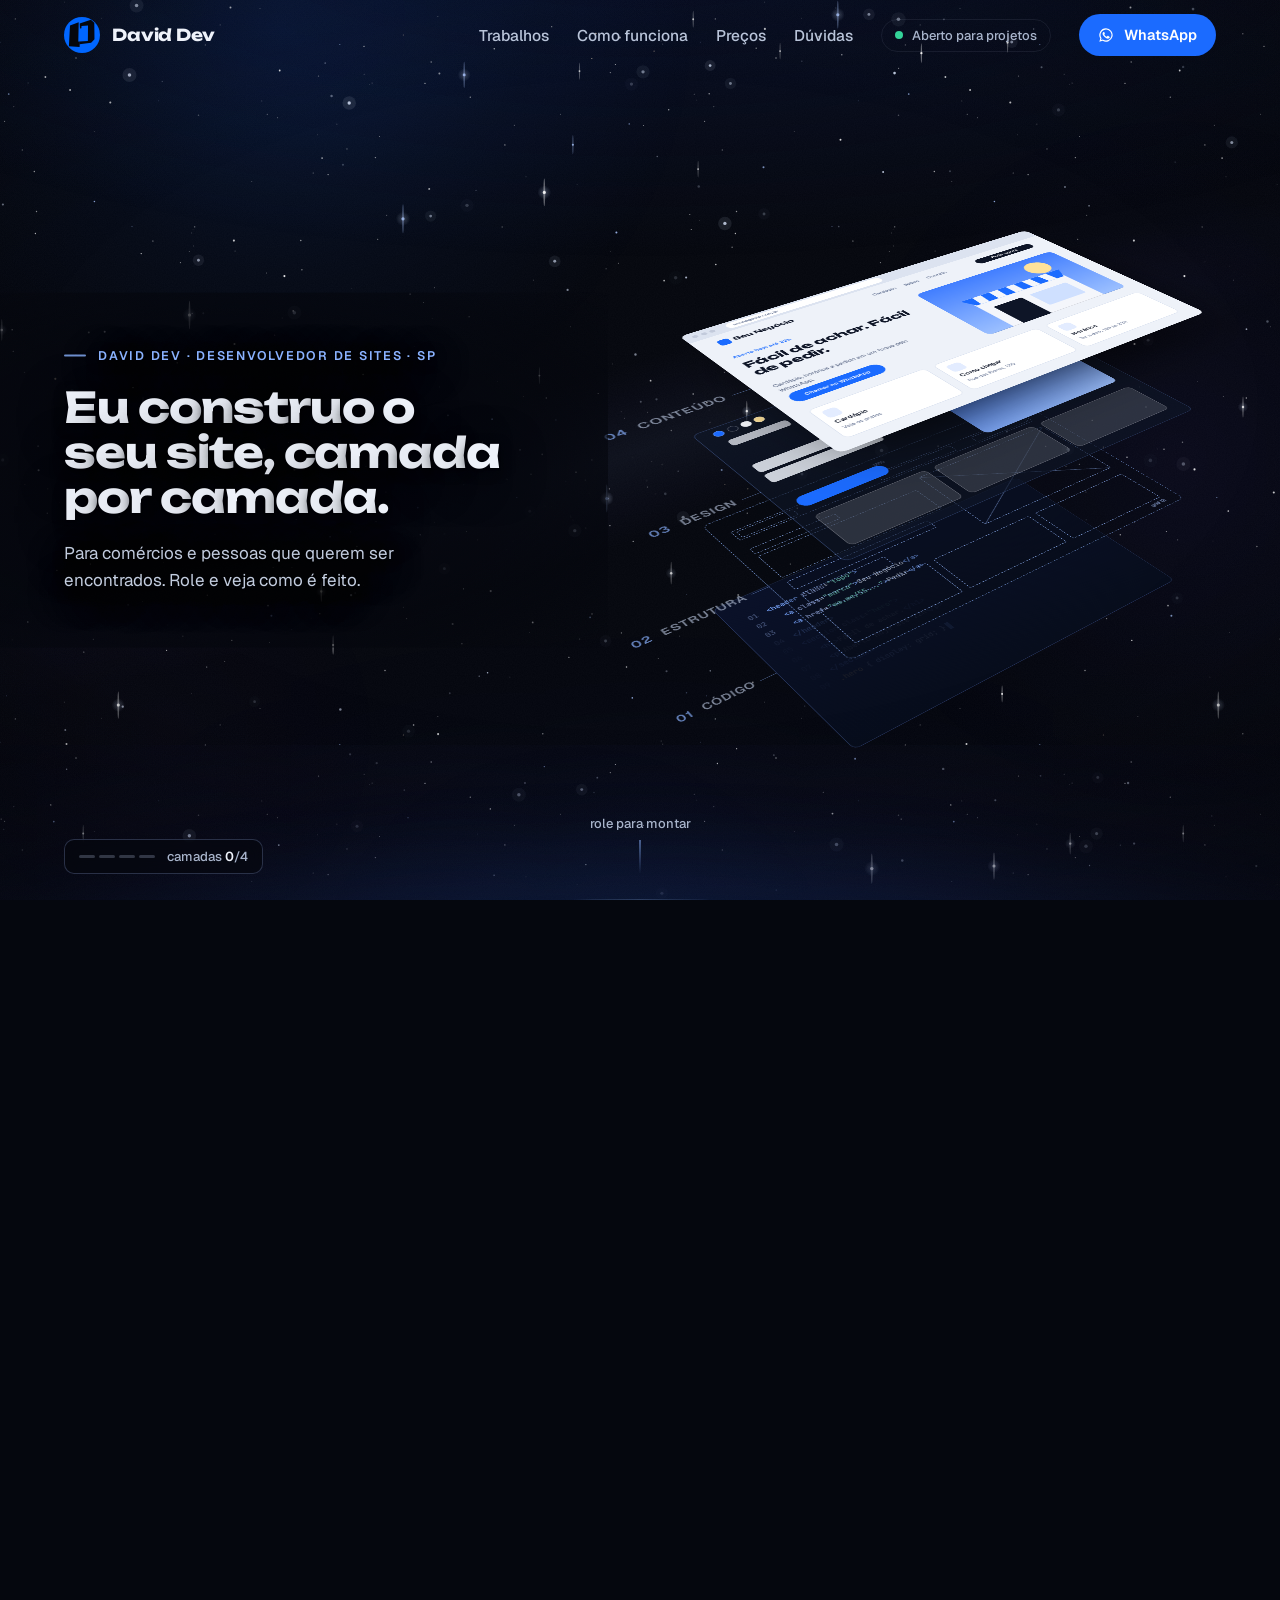
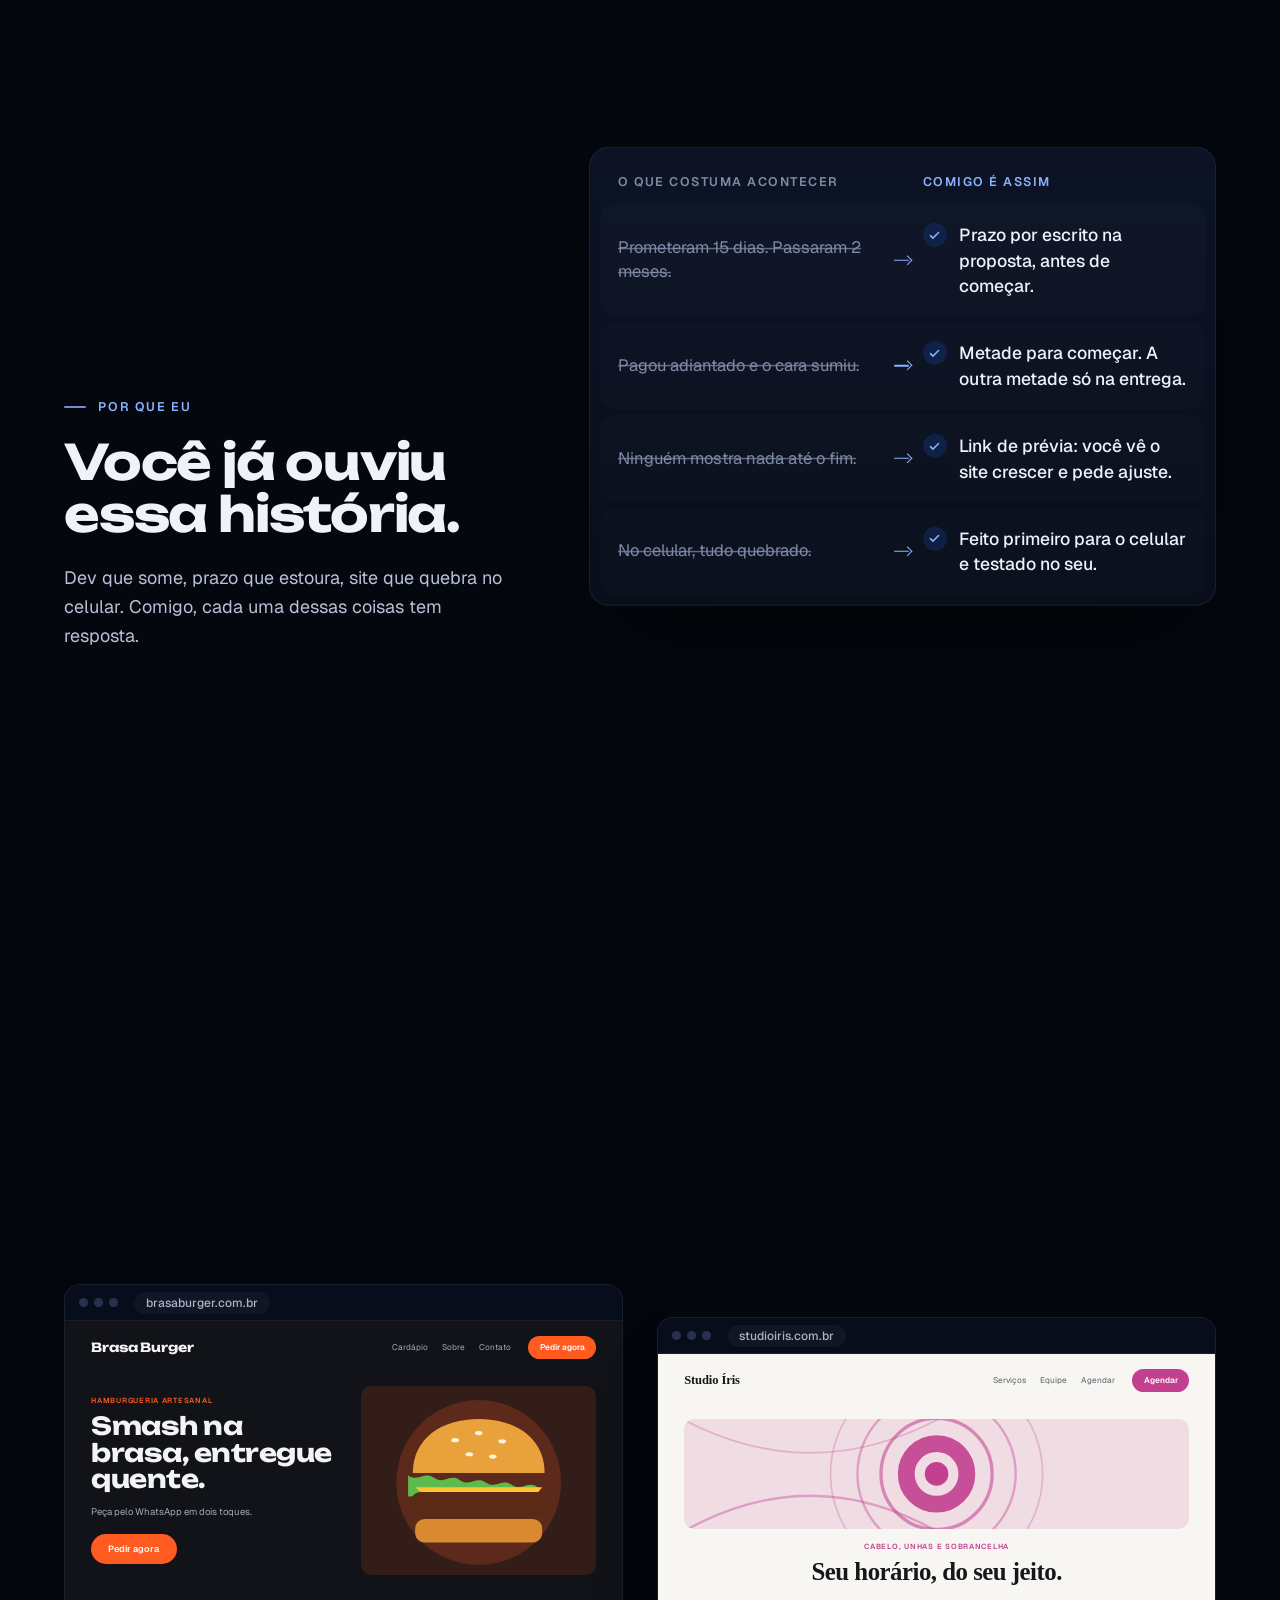
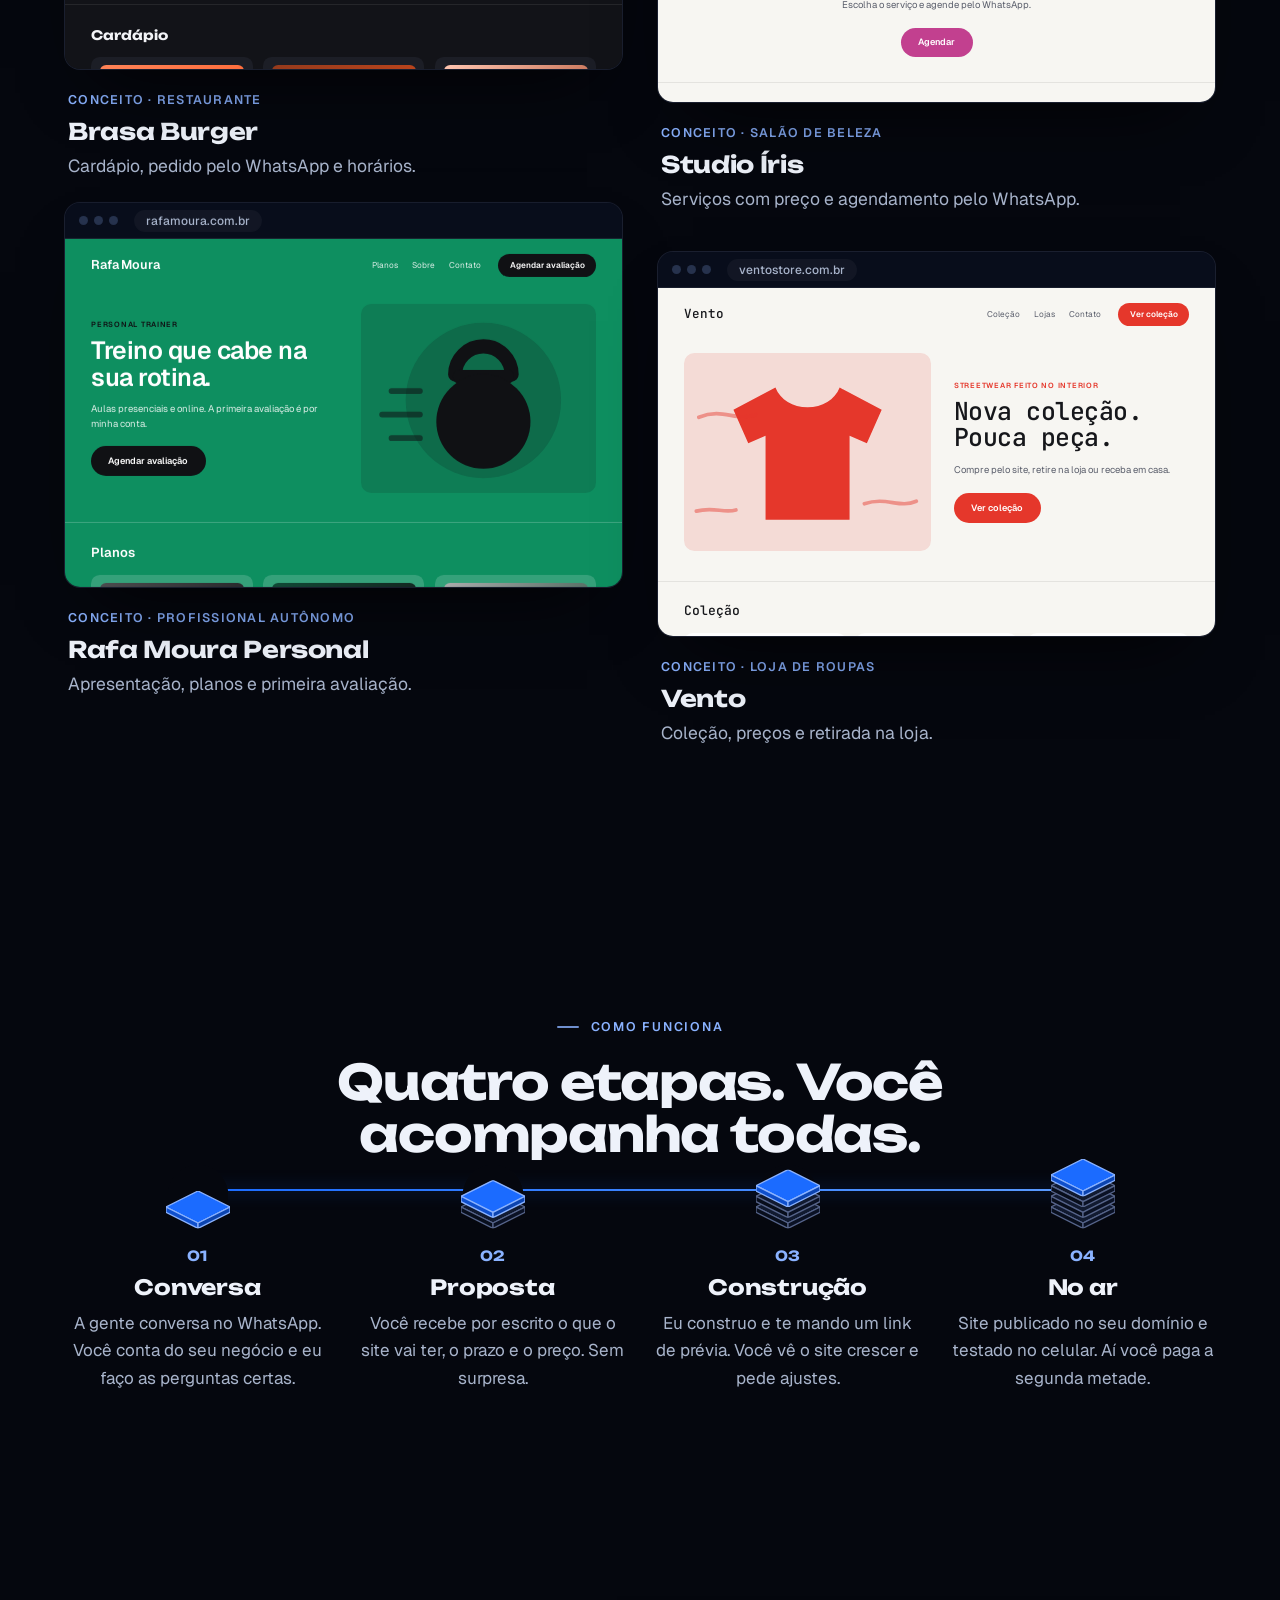
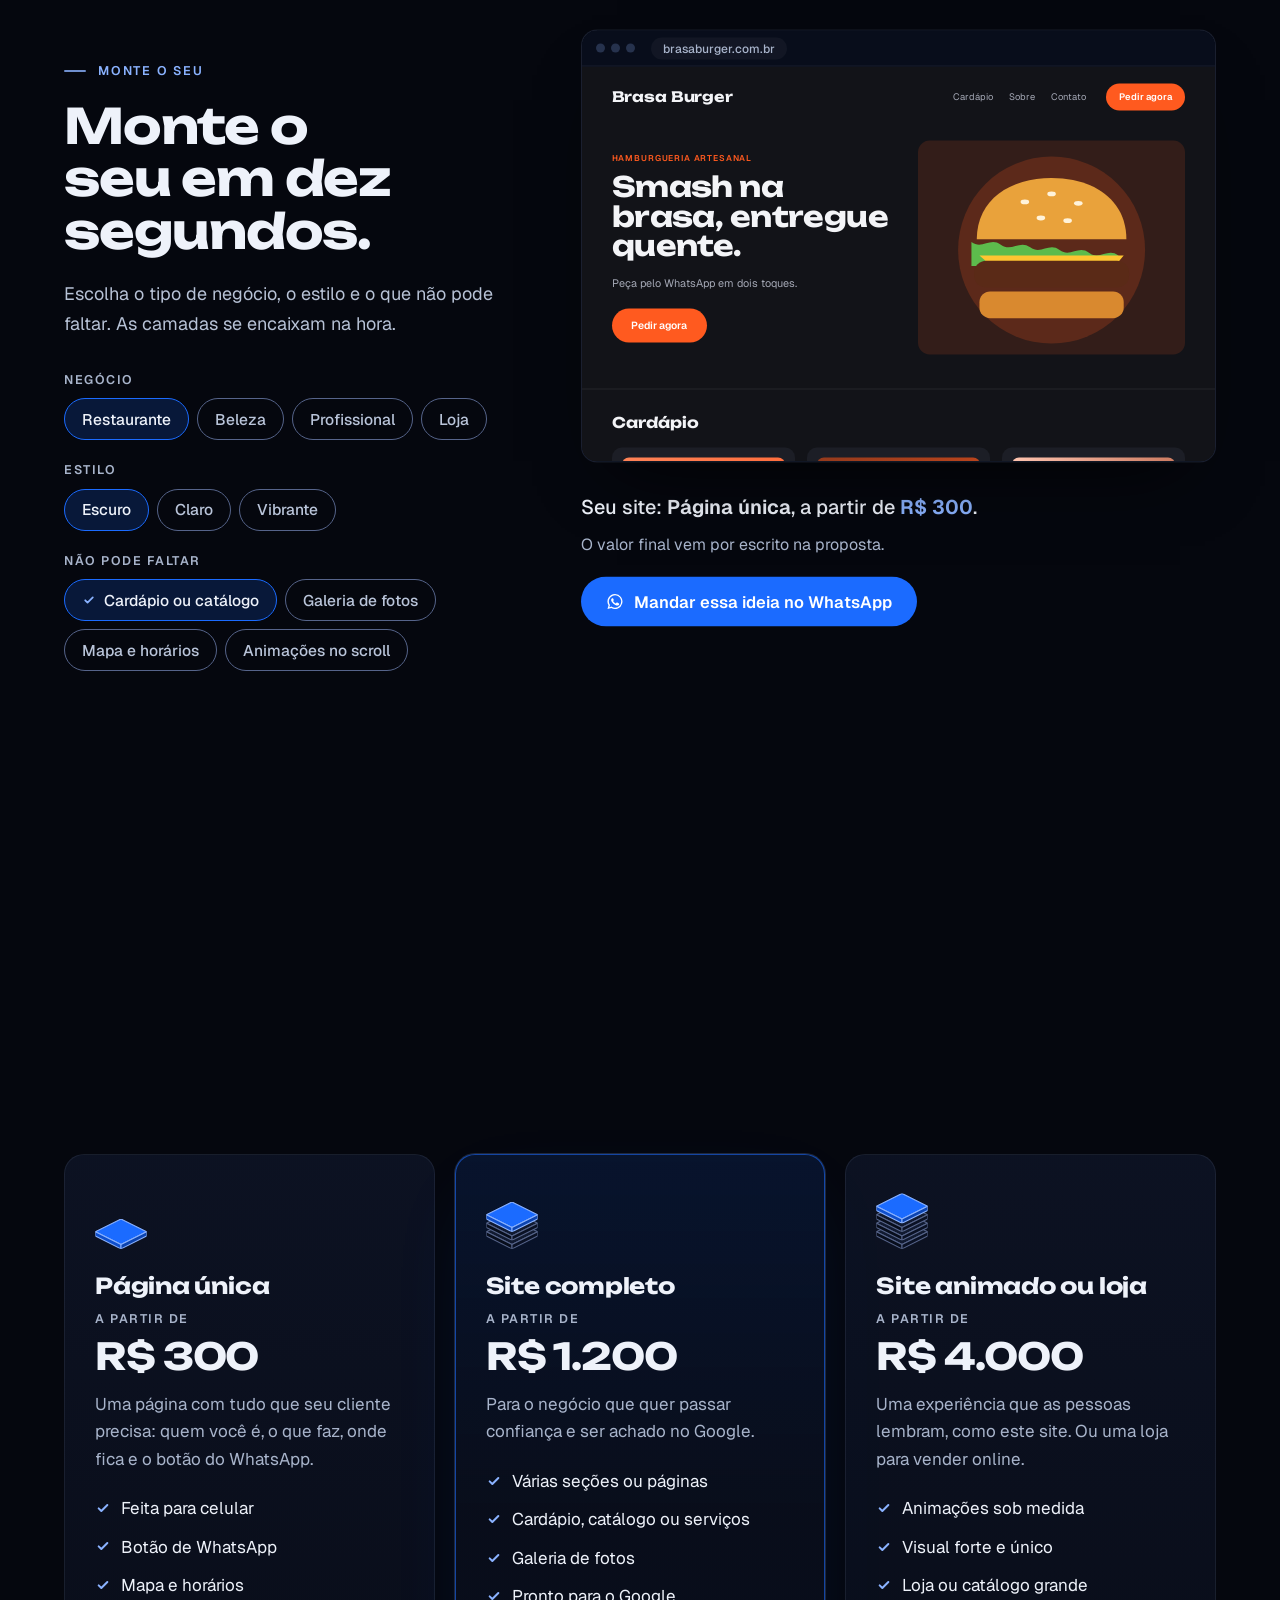
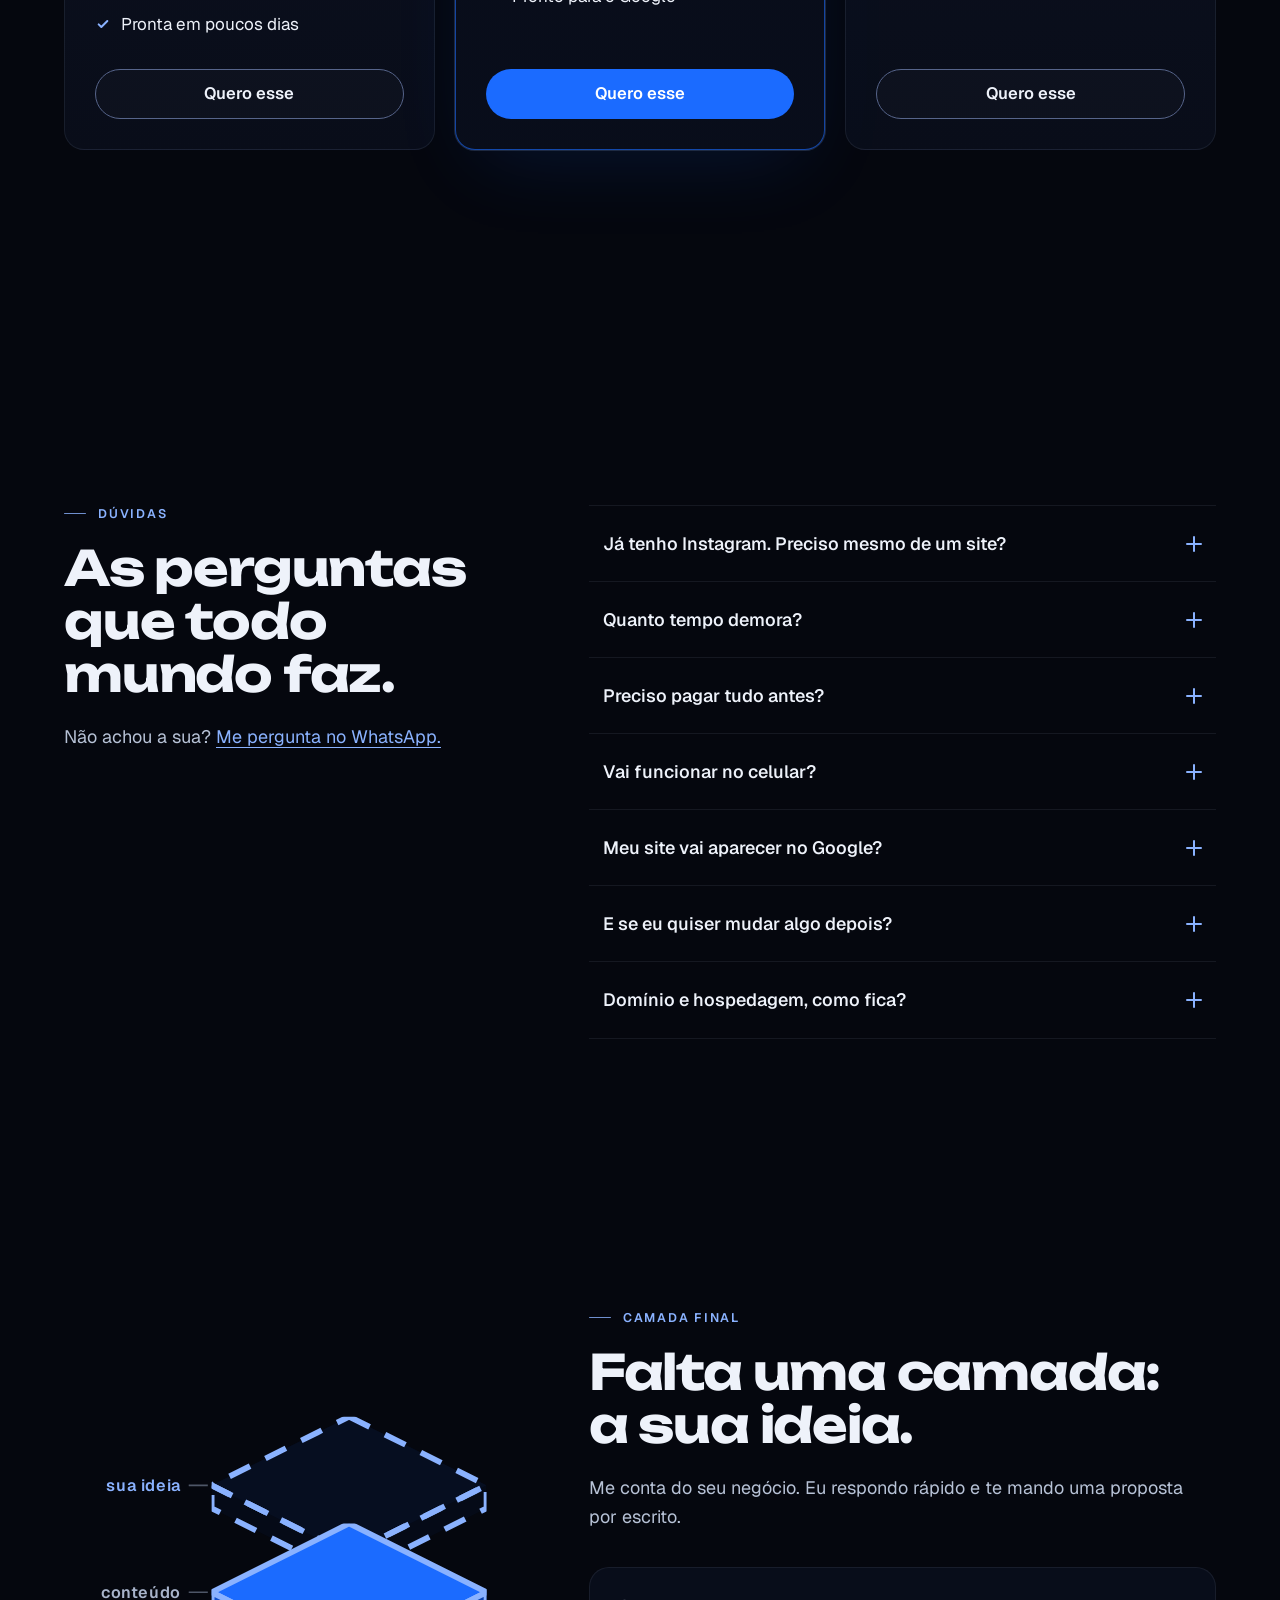
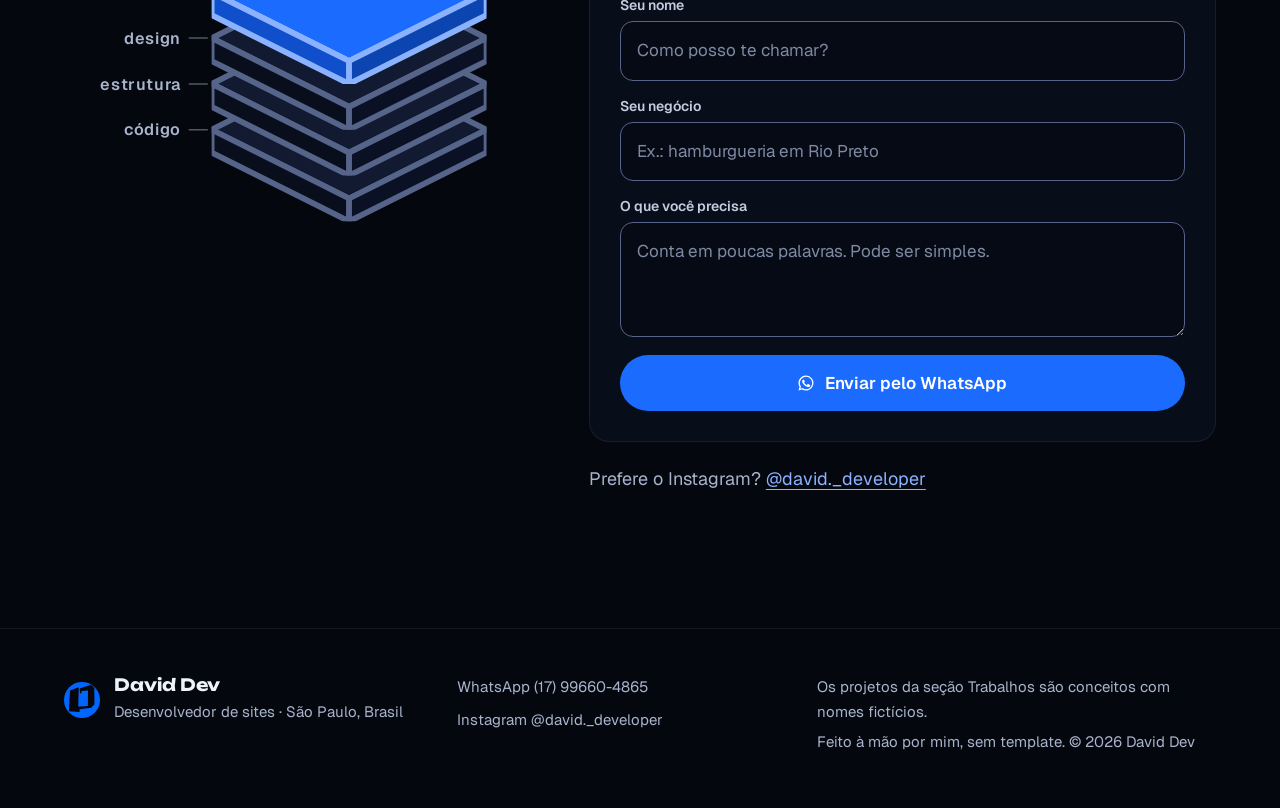
==== commit 6d9ea09e: "Fundo astral interativo, ondulação ao clicar, janela de projetos e descida suave Co-Authored-By: Cla" ====
--- a/index.html
+++ b/index.html
@@ -77,6 +77,12 @@
     <circle cx="300" cy="300" r="300" fill="#0066FF"/>
     <g fill="#05070D"><path d="M100 140 245 86 238 410 262 412 260 498 82 486Z"/><path d="M262 108 448 46 505 96 508 372 452 428 258 455 256 410 398 400 400 140 292 148 290 186 266 190Z"/></g>
   </symbol>
+  <symbol id="arrow" viewBox="0 0 24 24">
+    <path d="M7 17 17 7M9 7h8v8" fill="none" stroke="currentColor" stroke-width="2" stroke-linecap="round" stroke-linejoin="round"/>
+  </symbol>
+  <symbol id="close" viewBox="0 0 24 24">
+    <path d="M6 6l12 12M18 6 6 18" fill="none" stroke="currentColor" stroke-width="2" stroke-linecap="round"/>
+  </symbol>
   <symbol id="check" viewBox="0 0 24 24">
     <path d="M5.5 12.5l4 4L18.5 7.5" fill="none" stroke="currentColor" stroke-width="2.4" stroke-linecap="round" stroke-linejoin="round"/>
   </symbol>
@@ -94,6 +100,7 @@
   <div class="stars s-far"><i class="st a"></i><i class="st b"></i></div>
   <div class="stars s-mid"><i class="st a"></i><i class="st b"></i></div>
   <div class="stars s-near"><i class="st a"></i><i class="st b"></i><i class="st streak"></i></div>
+  <canvas class="sky" id="skycv"></canvas>
   <i class="meteor" id="meteor"></i>
   <div class="amb-spot" id="spot"></div>
   <div class="horizon" id="horizon"></div>
@@ -311,7 +318,7 @@
     </div>
     <div class="works-grid">
       <article class="work rv-group" data-depth="0.03">
-        <div class="tilt"><div class="frame spot rv" aria-hidden="true"><div class="frame-bar"><i></i><i></i><i></i><span>brasaburger.com.br</span></div><div class="ms-view" data-ms="restaurante" data-style="escuro"></div></div></div>
+        <div class="tilt"><div class="frame spot rv" aria-hidden="true"><div class="frame-bar"><i></i><i></i><i></i><span>brasaburger.com.br</span></div><div class="ms-view" data-ms="restaurante" data-style="escuro"></div></div><button class="work-open" type="button" aria-haspopup="dialog" data-open="restaurante">Ver projeto<svg class="ico" aria-hidden="true"><use href="#arrow"/></svg><span class="sr"> Brasa Burger</span></button></div>
         <div class="work-meta rv">
           <p class="tag">Conceito · Restaurante</p>
           <h3>Brasa Burger</h3>
@@ -319,7 +326,7 @@
         </div>
       </article>
       <article class="work rv-group" data-depth="0.08">
-        <div class="tilt"><div class="frame spot rv" aria-hidden="true"><div class="frame-bar"><i></i><i></i><i></i><span>studioiris.com.br</span></div><div class="ms-view" data-ms="beleza" data-style="claro"></div></div></div>
+        <div class="tilt"><div class="frame spot rv" aria-hidden="true"><div class="frame-bar"><i></i><i></i><i></i><span>studioiris.com.br</span></div><div class="ms-view" data-ms="beleza" data-style="claro"></div></div><button class="work-open" type="button" aria-haspopup="dialog" data-open="beleza">Ver projeto<svg class="ico" aria-hidden="true"><use href="#arrow"/></svg><span class="sr"> Studio Íris</span></button></div>
         <div class="work-meta rv">
           <p class="tag">Conceito · Salão de beleza</p>
           <h3>Studio Íris</h3>
@@ -327,7 +334,7 @@
         </div>
       </article>
       <article class="work rv-group" data-depth="0.03">
-        <div class="tilt"><div class="frame spot rv" aria-hidden="true"><div class="frame-bar"><i></i><i></i><i></i><span>rafamoura.com.br</span></div><div class="ms-view" data-ms="profissional" data-style="vibrante"></div></div></div>
+        <div class="tilt"><div class="frame spot rv" aria-hidden="true"><div class="frame-bar"><i></i><i></i><i></i><span>rafamoura.com.br</span></div><div class="ms-view" data-ms="profissional" data-style="vibrante"></div></div><button class="work-open" type="button" aria-haspopup="dialog" data-open="profissional">Ver projeto<svg class="ico" aria-hidden="true"><use href="#arrow"/></svg><span class="sr"> Rafa Moura Personal</span></button></div>
         <div class="work-meta rv">
           <p class="tag">Conceito · Profissional autônomo</p>
           <h3>Rafa Moura Personal</h3>
@@ -335,7 +342,7 @@
         </div>
       </article>
       <article class="work rv-group" data-depth="0.08">
-        <div class="tilt"><div class="frame spot rv" aria-hidden="true"><div class="frame-bar"><i></i><i></i><i></i><span>ventostore.com.br</span></div><div class="ms-view" data-ms="loja" data-style="claro"></div></div></div>
+        <div class="tilt"><div class="frame spot rv" aria-hidden="true"><div class="frame-bar"><i></i><i></i><i></i><span>ventostore.com.br</span></div><div class="ms-view" data-ms="loja" data-style="claro"></div></div><button class="work-open" type="button" aria-haspopup="dialog" data-open="loja">Ver projeto<svg class="ico" aria-hidden="true"><use href="#arrow"/></svg><span class="sr"> Vento</span></button></div>
         <div class="work-meta rv">
           <p class="tag">Conceito · Loja de roupas</p>
           <h3>Vento</h3>
@@ -556,6 +563,22 @@
   </div>
 </footer>
 
+<div class="pm" id="pm" role="dialog" aria-modal="true" aria-labelledby="pm-title">
+  <div class="pm-backdrop" data-close></div>
+  <div class="pm-panel" id="pm-panel">
+    <button class="pm-close" type="button" data-close aria-label="Fechar projeto"><svg aria-hidden="true"><use href="#close"/></svg></button>
+    <div class="pm-view frame" aria-hidden="true"><div class="frame-bar"><i></i><i></i><i></i><span id="pm-url"></span></div><div class="ms-view" id="pm-ms"></div></div>
+    <div class="pm-info">
+      <p class="tag" id="pm-tag"></p>
+      <h3 id="pm-title"></h3>
+      <p class="pm-desc" id="pm-desc"></p>
+      <ul class="pm-list" id="pm-list"></ul>
+      <p class="pm-pack" id="pm-pack"></p>
+      <a class="btn magnet" id="pm-cta" href="https://wa.me/5517996604865" target="_blank" rel="noopener"><svg class="ico" aria-hidden="true"><use href="#wa"/></svg>Quero um site assim</a>
+    </div>
+  </div>
+</div>
+
 <script src="assets/site.js" defer></script>
 </body>
 </html>
--- a/assets/site.css
+++ b/assets/site.css
@@ -43,19 +43,19 @@
 .wrap{width:min(1240px,100% - 2*var(--gutter));margin-inline:auto}
 
 /* ---------- fundo astral: nebulosas, galáxia, estrelas em camadas, planeta no fim ---------- */
-.ambient{position:fixed;inset:0;z-index:0;pointer-events:none;overflow:hidden;background:radial-gradient(ellipse 140% 80% at 50% -10%,#0B1430 0%,rgba(5,7,14,0) 60%)}
+.ambient{position:fixed;inset:0;z-index:0;pointer-events:none;overflow:hidden;background:radial-gradient(ellipse 140% 70% at 50% -10%,#08102A 0%,rgba(5,7,14,0) 55%)}
 .aur{position:absolute;border-radius:50%;will-change:transform;opacity:var(--o,1);transition:opacity 1.2s var(--ease-soft)}
-.aur-a{width:72vmax;height:72vmax;left:-14vmax;top:-34vmax;background:radial-gradient(circle,rgba(27,107,255,.2),rgba(27,107,255,.06) 38%,rgba(27,107,255,0) 64%);animation:aurA 46s var(--ease-io) -14s infinite alternate}
-.aur-b{width:64vmax;height:64vmax;right:-24vmax;top:6vh;background:radial-gradient(circle,rgba(110,84,255,.16),rgba(110,84,255,.05) 38%,rgba(110,84,255,0) 64%);animation:aurB 60s var(--ease-io) -31s infinite alternate}
-.aur-c{width:58vmax;height:58vmax;left:16vw;bottom:-38vmax;background:radial-gradient(circle,rgba(34,200,238,.10),rgba(34,200,238,.03) 38%,rgba(34,200,238,0) 64%);animation:aurC 52s var(--ease-io) -22s infinite alternate}
-.aur-d{width:46vmax;height:46vmax;left:-10vmax;bottom:-10vmax;background:radial-gradient(circle,rgba(190,90,255,.07),rgba(190,90,255,.02) 40%,rgba(190,90,255,0) 64%);animation:aurD 70s var(--ease-io) -40s infinite alternate}
+.aur-a{width:72vmax;height:72vmax;left:-14vmax;top:-34vmax;background:radial-gradient(circle,rgba(27,107,255,.13),rgba(27,107,255,.04) 38%,rgba(27,107,255,0) 64%);animation:aurA 46s var(--ease-io) -14s infinite alternate}
+.aur-b{width:64vmax;height:64vmax;right:-24vmax;top:6vh;background:radial-gradient(circle,rgba(110,84,255,.10),rgba(110,84,255,.03) 38%,rgba(110,84,255,0) 64%);animation:aurB 60s var(--ease-io) -31s infinite alternate}
+.aur-c{width:58vmax;height:58vmax;left:16vw;bottom:-38vmax;background:radial-gradient(circle,rgba(34,200,238,.06),rgba(34,200,238,.02) 38%,rgba(34,200,238,0) 64%);animation:aurC 52s var(--ease-io) -22s infinite alternate}
+.aur-d{width:46vmax;height:46vmax;left:-10vmax;bottom:-10vmax;background:radial-gradient(circle,rgba(190,90,255,.045),rgba(190,90,255,.015) 40%,rgba(190,90,255,0) 64%);animation:aurD 70s var(--ease-io) -40s infinite alternate}
 @keyframes aurA{to{transform:translate3d(24vw,20vh,0) scale(1.14)}}
 @keyframes aurB{to{transform:translate3d(-28vw,26vh,0) scale(.88)}}
 @keyframes aurC{to{transform:translate3d(-16vw,-32vh,0) scale(1.2)}}
 @keyframes aurD{to{transform:translate3d(30vw,-24vh,0) scale(1.25)}}
 .galaxy{position:absolute;left:-40vw;right:-40vw;top:10vh;height:80vh;will-change:transform;transform:rotate(-18deg)}
-.gx-glow{position:absolute;inset:0;background:radial-gradient(ellipse 46% 16% at 50% 50%,rgba(150,175,255,.09),rgba(120,110,255,.04) 45%,rgba(120,110,255,0) 75%)}
-.gx-dust{position:absolute;inset:0;background-repeat:repeat;background-size:520px 520px;opacity:.8;-webkit-mask-image:radial-gradient(ellipse 48% 14% at 50% 50%,#000 10%,transparent 80%);mask-image:radial-gradient(ellipse 48% 14% at 50% 50%,#000 10%,transparent 80%)}
+.gx-glow{position:absolute;inset:0;background:radial-gradient(ellipse 46% 16% at 50% 50%,rgba(150,175,255,.06),rgba(120,110,255,.025) 45%,rgba(120,110,255,0) 75%)}
+.gx-dust{position:absolute;inset:0;background-repeat:repeat;background-size:520px 520px;opacity:.6;-webkit-mask-image:radial-gradient(ellipse 48% 14% at 50% 50%,#000 10%,transparent 80%);mask-image:radial-gradient(ellipse 48% 14% at 50% 50%,#000 10%,transparent 80%)}
 .stars{position:absolute;left:0;top:0;width:100%;will-change:transform;opacity:var(--so,1);transition:opacity 1.4s var(--ease-soft)}
 .s-far{height:calc(100% + 700px)}
 .s-mid{height:calc(100% + 900px)}
@@ -74,10 +74,10 @@
 .st.streak{opacity:var(--v,0);animation:none}
 .meteor{position:absolute;top:var(--ty,14%);left:var(--tx,72%);width:150px;height:1.5px;border-radius:2px;background:linear-gradient(90deg,rgba(190,215,255,0),rgba(210,228,255,.95));opacity:0;transform-origin:100% 50%;animation:meteor 16s linear 5s infinite}
 @keyframes meteor{0%{opacity:0;transform:rotate(152deg) translateX(0)}1%{opacity:1}6%{opacity:0;transform:rotate(152deg) translateX(460px)}100%{opacity:0;transform:rotate(152deg) translateX(460px)}}
-.horizon{position:absolute;left:50%;top:100%;width:400vw;height:400vw;margin-left:-200vw;border-radius:50%;background:radial-gradient(circle at 50% 0%,#0C1738 0%,#070B18 12%,#05070E 30%);box-shadow:0 -1px 0 rgba(150,190,255,.45),0 -24px 90px rgba(40,110,255,.32),0 -80px 220px rgba(80,90,255,.16),inset 0 26px 70px rgba(90,150,255,.22);will-change:transform}
-.amb-spot{position:absolute;left:0;top:0;width:820px;height:820px;margin:-410px 0 0 -410px;border-radius:50%;background:radial-gradient(circle,rgba(70,130,255,.12),rgba(70,130,255,.045) 34%,rgba(70,130,255,0) 64%);transform:translate3d(50vw,30vh,0);will-change:transform;opacity:0;transition:opacity 1.4s var(--ease-soft)}
+.horizon{position:absolute;left:50%;top:100%;width:400vw;height:400vw;margin-left:-200vw;border-radius:50%;background:radial-gradient(circle at 50% 0%,#0C1738 0%,#070B18 12%,#05070E 30%);box-shadow:0 -1px 0 rgba(150,190,255,.4),0 -24px 90px rgba(40,110,255,.26),0 -80px 220px rgba(80,90,255,.12),inset 0 26px 70px rgba(90,150,255,.18);will-change:transform}
+.amb-spot{position:absolute;left:0;top:0;width:820px;height:820px;margin:-410px 0 0 -410px;border-radius:50%;background:radial-gradient(circle,rgba(70,130,255,.085),rgba(70,130,255,.03) 34%,rgba(70,130,255,0) 64%);transform:translate3d(50vw,30vh,0);will-change:transform;opacity:0;transition:opacity 1.4s var(--ease-soft)}
 .amb-spot.on{opacity:1}
-.amb-vignette{position:absolute;inset:0;background:radial-gradient(ellipse 125% 95% at 50% 40%,rgba(2,3,8,0) 52%,rgba(2,3,8,.65) 100%)}
+.amb-vignette{position:absolute;inset:0;background:radial-gradient(ellipse 125% 95% at 50% 40%,rgba(2,3,8,0) 48%,rgba(2,3,8,.78) 100%)}
 .amb-grain{position:absolute;inset:0;opacity:.05;background-image:url("data:image/svg+xml,%3Csvg xmlns='http://www.w3.org/2000/svg' width='160' height='160'%3E%3Cfilter id='n'%3E%3CfeTurbulence type='fractalNoise' baseFrequency='.9' numOctaves='2' stitchTiles='stitch'/%3E%3CfeColorMatrix values='0 0 0 0 1 0 0 0 0 1 0 0 0 0 1 0 0 0 .55 0'/%3E%3C/filter%3E%3Crect width='160' height='160' filter='url(%23n)'/%3E%3C/svg%3E")}
 body.paused *,body.paused *::before,body.paused *::after{animation-play-state:paused!important}
 
@@ -124,21 +124,21 @@
 .nav-links a:hover{color:var(--text-primary)}
 .nav-links a:hover::after{transform:scaleX(1);transform-origin:left}
 .status{display:inline-flex;align-items:center;gap:9px;font:500 13px/1 var(--f-text);color:var(--text-secondary);padding:9px 13px;border:1px solid var(--line);border-radius:999px;white-space:nowrap}
-.menu-btn{display:none;position:relative;width:46px;height:46px;border-radius:12px;border:1px solid var(--line-strong);background:rgba(255,255,255,.02);cursor:pointer;flex:none}
+.menu-btn{display:none;position:relative;isolation:isolate;width:46px;height:46px;border-radius:12px;border:1px solid var(--line-strong);background:rgba(255,255,255,.02);cursor:pointer;flex:none}
 .menu-btn i{position:absolute;left:13px;right:13px;height:2px;border-radius:2px;background:var(--text-primary);transition:transform .5s var(--ease-out)}
 .menu-btn i:first-child{top:18px}
 .menu-btn i:last-child{top:25px}
 .nav.menu-open .menu-btn i:first-child{transform:translateY(3.5px) rotate(45deg)}
 .nav.menu-open .menu-btn i:last-child{transform:translateY(-3.5px) rotate(-45deg)}
-.menu{position:absolute;left:0;right:0;top:100%;padding:8px var(--gutter) 26px;background:rgba(5,7,14,.94);border-bottom:1px solid var(--line);-webkit-backdrop-filter:blur(16px);backdrop-filter:blur(16px);visibility:hidden;opacity:0;transform:translateY(-10px);transition:opacity .4s var(--ease-out),transform .55s var(--ease-out),visibility 0s linear .55s}
+.menu{position:absolute;left:0;right:0;top:100%;padding:8px var(--gutter) 26px;background:rgba(5,7,14,.94);border-bottom:1px solid var(--line);-webkit-backdrop-filter:blur(16px);backdrop-filter:blur(16px);visibility:hidden;opacity:0;transform:translateY(-14px);transition:opacity .5s var(--ease-out),transform .8s var(--ease-out),visibility 0s linear .8s}
 .nav.menu-open .menu{visibility:visible;opacity:1;transform:none;transition-delay:0s}
-.menu a{display:block;padding:15px 2px;font:600 20px/1.2 var(--f-display);color:var(--text-primary);text-decoration:none;border-bottom:1px solid var(--line);opacity:0;transform:translateY(-8px);transition:opacity .45s var(--ease-out),transform .55s var(--ease-out),color .3s var(--ease-out)}
+.menu a{position:relative;isolation:isolate;display:block;padding:15px 2px;font:600 20px/1.2 var(--f-display);color:var(--text-primary);text-decoration:none;border-bottom:1px solid var(--line);opacity:0;transform:translateY(-12px);transition:opacity .6s var(--ease-out),transform .8s var(--ease-out),color .3s var(--ease-out)}
 .menu a:active{color:var(--accent-text)}
 .nav.menu-open .menu a{opacity:1;transform:none}
-.nav.menu-open .menu li:nth-child(2) a{transition-delay:.04s}
-.nav.menu-open .menu li:nth-child(3) a{transition-delay:.08s}
-.nav.menu-open .menu li:nth-child(4) a{transition-delay:.12s}
-.nav.menu-open .menu li:nth-child(5) a{transition-delay:.16s}
+.nav.menu-open .menu li:nth-child(2) a{transition-delay:.07s}
+.nav.menu-open .menu li:nth-child(3) a{transition-delay:.14s}
+.nav.menu-open .menu li:nth-child(4) a{transition-delay:.21s}
+.nav.menu-open .menu li:nth-child(5) a{transition-delay:.28s}
 .menu-status{display:flex;align-items:center;gap:10px;margin-top:18px;color:var(--text-secondary);font-size:15px}
 
 /* ---------- hero ---------- */
@@ -470,14 +470,14 @@
 .cfg legend{font:600 12.5px/1 var(--f-text);letter-spacing:.12em;text-transform:uppercase;color:var(--text-secondary);margin-bottom:12px;padding:0}
 .chips{display:flex;flex-wrap:wrap;gap:8px}
 .chips label{position:relative;cursor:pointer}
-.chips input{position:absolute;opacity:0;inset:0;margin:0;cursor:pointer}
-.chips span{display:inline-flex;align-items:center;min-height:42px;padding:0 17px;border-radius:999px;border:1px solid var(--line-strong);color:#B9C4D9;font-size:15.5px;font-weight:500;transition:background-color .4s var(--ease-out),border-color .4s var(--ease-out),color .4s var(--ease-out),transform .45s var(--ease-out)}
-.chips label:active span{transform:scale(.96)}
+.chips input{position:absolute;z-index:2;opacity:0;inset:0;margin:0;cursor:pointer}
+.chips label>span{position:relative;isolation:isolate;display:inline-flex;align-items:center;min-height:42px;padding:0 17px;border-radius:999px;border:1px solid var(--line-strong);color:#B9C4D9;font-size:15.5px;font-weight:500;transition:background-color .4s var(--ease-out),border-color .4s var(--ease-out),color .4s var(--ease-out),transform .45s var(--ease-out)}
+.chips label:active>span{transform:scale(.96)}
 .chips input:checked+span{background:rgba(27,107,255,.18);border-color:var(--accent);color:var(--text-primary)}
 .chips input[type=checkbox]:checked+span::before{content:"";width:14px;height:14px;margin-right:8px;background:var(--accent-text);-webkit-mask:url("data:image/svg+xml,%3Csvg xmlns='http://www.w3.org/2000/svg' viewBox='0 0 24 24'%3E%3Cpath d='M5.5 12.5l4 4L18.5 7.5' fill='none' stroke='%23000' stroke-width='3' stroke-linecap='round' stroke-linejoin='round'/%3E%3C/svg%3E") center/contain no-repeat;mask:url("data:image/svg+xml,%3Csvg xmlns='http://www.w3.org/2000/svg' viewBox='0 0 24 24'%3E%3Cpath d='M5.5 12.5l4 4L18.5 7.5' fill='none' stroke='%23000' stroke-width='3' stroke-linecap='round' stroke-linejoin='round'/%3E%3C/svg%3E") center/contain no-repeat}
 .chips input:focus-visible+span{outline:2px solid var(--accent-text);outline-offset:3px}
 @media (hover:hover){
-  .chips label:hover span{border-color:var(--accent-text);color:var(--text-primary);transform:translateY(-1px)}
+  .chips label:hover>span{border-color:var(--accent-text);color:var(--text-primary);transform:translateY(-1px)}
 }
 .preview .frame{transform-origin:center}
 .build.live .preview .frame{animation:floaty 8s var(--ease-io) -2s infinite alternate}
@@ -539,15 +539,17 @@
 .qa::before{content:"";position:absolute;inset:0;background:linear-gradient(90deg,rgba(27,107,255,.07),rgba(27,107,255,0));opacity:0;transition:opacity .5s var(--ease-out);pointer-events:none}
 .qa.open::before{opacity:1}
 .qa h3{font:inherit}
-.qa button{position:relative;width:100%;display:flex;align-items:center;gap:20px;justify-content:space-between;text-align:left;background:none;border:0;padding:25px 14px;font:550 clamp(17.5px,1.4vw,19.5px)/1.4 var(--f-text);color:var(--text-primary);cursor:pointer;transition:color .4s var(--ease-out)}
+.qa button{position:relative;isolation:isolate;width:100%;display:flex;align-items:center;gap:20px;justify-content:space-between;text-align:left;background:none;border:0;padding:25px 14px;font:550 clamp(17.5px,1.4vw,19.5px)/1.4 var(--f-text);color:var(--text-primary);cursor:pointer;transition:color .4s var(--ease-out)}
 .qa button i{position:relative;flex:none;width:16px;height:16px}
-.qa button i::before,.qa button i::after{content:"";position:absolute;left:0;top:7px;width:16px;height:2px;border-radius:2px;background:var(--accent-text);transition:transform .55s var(--ease-out)}
+.qa button i::before,.qa button i::after{content:"";position:absolute;left:0;top:7px;width:16px;height:2px;border-radius:2px;background:var(--accent-text);transition:transform .8s var(--ease-out)}
 .qa button i::after{transform:rotate(90deg)}
 .qa.open button i::after{transform:rotate(0deg)}
 .qa.open button i::before{transform:rotate(180deg)}
-.qa-a{display:grid;grid-template-rows:0fr;transition:grid-template-rows .6s var(--ease-out)}
+.qa-a{display:grid;grid-template-rows:0fr;transition:grid-template-rows .65s var(--ease-io)}
+.qa.open .qa-a{transition:grid-template-rows 1s var(--ease-out)}
 .qa-a>div{overflow:hidden}
-.qa-a p{padding:0 54px 26px 14px;color:var(--text-secondary);font-size:17.5px;max-width:60ch;opacity:0;transform:translateY(-6px);transition:opacity .5s var(--ease-out),transform .55s var(--ease-out)}
+.qa-a p{padding:0 54px 26px 14px;color:var(--text-secondary);font-size:17.5px;max-width:60ch;opacity:0;transform:translateY(-10px);transition:opacity .4s var(--ease-out),transform .5s var(--ease-out)}
+.qa.open .qa-a p{transition:opacity .9s var(--ease-out) .18s,transform 1.1s var(--ease-out) .18s}
 .qa.open .qa-a{grid-template-rows:1fr}
 .qa.open .qa-a p{opacity:1;transform:none}
 html:not(.js) .qa-a{grid-template-rows:1fr}
@@ -627,8 +629,58 @@
 }
 @media (pointer:coarse){
   .btn{min-height:50px}
-  .chips span{min-height:46px}
+  .chips label>span{min-height:46px}
   .qa button{min-height:60px}
+}
+
+/* ---------- céu interativo, ondulação ao clicar e janela de projeto ---------- */
+.sky{position:absolute;inset:0;width:100%;height:100%}
+.rbox{position:absolute;inset:0;border-radius:inherit;overflow:hidden;pointer-events:none;z-index:-1}
+.ripple{position:absolute;border-radius:50%;background:radial-gradient(circle,rgba(255,255,255,.34),rgba(200,220,255,.14) 45%,rgba(200,220,255,0) 70%);transform:translate(-50%,-50%) scale(0);animation:ripple 1.1s var(--ease-out) forwards;pointer-events:none}
+@keyframes ripple{to{transform:translate(-50%,-50%) scale(1);opacity:0}}
+.work .tilt{position:relative;cursor:pointer}
+.work-open{position:absolute;right:16px;bottom:16px;z-index:4;display:inline-flex;align-items:center;gap:8px;min-height:42px;padding:0 16px;border-radius:999px;background:rgba(5,7,14,.8);border:1px solid rgba(138,178,255,.45);color:var(--text-primary);font:600 14.5px/1 var(--f-text);-webkit-backdrop-filter:blur(8px);backdrop-filter:blur(8px);cursor:pointer;isolation:isolate;opacity:0;transform:translateY(10px);transition:opacity .6s var(--ease-out),transform .7s var(--ease-out),background-color .4s var(--ease-out)}
+.work-open .ico{width:16px;height:16px;transition:transform .6s var(--ease-out)}
+.work:hover .work-open,.work-open:focus-visible{opacity:1;transform:none}
+.work-open:hover{background:var(--accent)}
+.work-open:hover .ico{transform:translate(2px,-2px)}
+@media (hover:none){.work-open{opacity:1;transform:none}}
+.pm{position:fixed;inset:0;z-index:80;display:grid;place-items:center;padding:clamp(14px,4vw,48px);visibility:hidden;transition:visibility 0s linear .8s}
+.pm.open{visibility:visible;transition-delay:0s}
+.pm-backdrop{position:absolute;inset:0;background:rgba(3,5,12,.74);-webkit-backdrop-filter:blur(10px);backdrop-filter:blur(10px);opacity:0;transition:opacity .8s var(--ease-soft)}
+.pm.open .pm-backdrop{opacity:1}
+.pm-panel{position:relative;width:min(1100px,100%);max-height:calc(100svh - 2*clamp(14px,4vw,48px));overflow:auto;overscroll-behavior:contain;display:grid;grid-template-columns:1.55fr 1fr;gap:30px;align-items:center;padding:24px;border-radius:24px;background:linear-gradient(180deg,rgba(14,21,40,.97),rgba(8,12,24,.98));border:1px solid var(--line);box-shadow:0 60px 140px -40px rgba(0,0,0,.9);opacity:0;transform-origin:0 0}
+.pm-panel.anim{transition:transform 1s var(--ease-out),opacity .7s var(--ease-soft)}
+.pm.open .pm-panel{opacity:1}
+.pm-close{position:absolute;top:14px;right:14px;z-index:5;width:44px;height:44px;border-radius:50%;display:grid;place-items:center;background:rgba(255,255,255,.04);border:1px solid var(--line-strong);color:var(--text-primary);cursor:pointer;isolation:isolate;transition:transform .6s var(--ease-out),background-color .4s var(--ease-out)}
+.pm-close svg{width:18px;height:18px}
+.pm-close:hover{transform:rotate(90deg);background:rgba(27,107,255,.18)}
+.pm-view{align-self:stretch}
+.pm-view .ms-view{aspect-ratio:16/11}
+.pm.open .pm-view .ms{animation:msScroll 22s var(--ease-io) 1s infinite alternate}
+.pm-info{padding:20px 10px 10px 0}
+.pm-info>*{opacity:0;transform:translateY(16px);transition:opacity .5s var(--ease-out),transform .6s var(--ease-out)}
+.pm.open .pm-info>*{opacity:1;transform:none;transition:opacity .9s var(--ease-out),transform 1.1s var(--ease-out)}
+.pm.open .pm-info>:nth-child(1){transition-delay:.35s}
+.pm.open .pm-info>:nth-child(2){transition-delay:.43s}
+.pm.open .pm-info>:nth-child(3){transition-delay:.51s}
+.pm.open .pm-info>:nth-child(4){transition-delay:.59s}
+.pm.open .pm-info>:nth-child(5){transition-delay:.67s}
+.pm.open .pm-info>:nth-child(6){transition-delay:.75s}
+.pm-info h3{font:700 clamp(26px,2.6vw,36px)/1.1 var(--f-display);letter-spacing:-.02em;margin-bottom:12px}
+.pm-desc{color:var(--text-secondary);font-size:17.5px;margin-bottom:20px}
+.pm-list{display:grid;gap:10px;margin-bottom:20px}
+.pm-list li{display:grid;grid-template-columns:26px 1fr;align-items:start;font-size:17px}
+.pm-list li::before{content:"";width:16px;height:16px;margin-top:5px;background:var(--accent-text);-webkit-mask:url("data:image/svg+xml,%3Csvg xmlns='http://www.w3.org/2000/svg' viewBox='0 0 24 24'%3E%3Cpath d='M5.5 12.5l4 4L18.5 7.5' fill='none' stroke='%23000' stroke-width='3' stroke-linecap='round' stroke-linejoin='round'/%3E%3C/svg%3E") center/contain no-repeat;mask:url("data:image/svg+xml,%3Csvg xmlns='http://www.w3.org/2000/svg' viewBox='0 0 24 24'%3E%3Cpath d='M5.5 12.5l4 4L18.5 7.5' fill='none' stroke='%23000' stroke-width='3' stroke-linecap='round' stroke-linejoin='round'/%3E%3C/svg%3E") center/contain no-repeat}
+.pm-pack{color:var(--text-secondary);font-size:15.5px;margin-bottom:22px}
+.pm-pack b{color:var(--accent-text);font-weight:600}
+html.pm-lock{overflow:hidden}
+.pk-swap{display:inline-block;animation:pkSwap .7s var(--ease-out)}
+@keyframes pkSwap{from{opacity:0;transform:translateY(8px)}to{opacity:1;transform:none}}
+@media (max-width:860px){
+  .pm-panel{grid-template-columns:1fr;gap:18px;padding:16px;align-items:start}
+  .pm-info{padding:4px 6px 8px}
+  .pm-close{top:10px;right:10px}
 }
 
 /* ---------- movimento reduzido: tudo no estado final ---------- */
@@ -644,5 +696,7 @@
   .arrow::after{transform:rotate(45deg) scale(1)}
   .qa-a p{transform:none}
   [data-depth],.tilt{transform:none!important}
+  .sky,.ripple{display:none}
+  .pm-panel{transform:none!important}
   .amb-spot{display:none}
 }
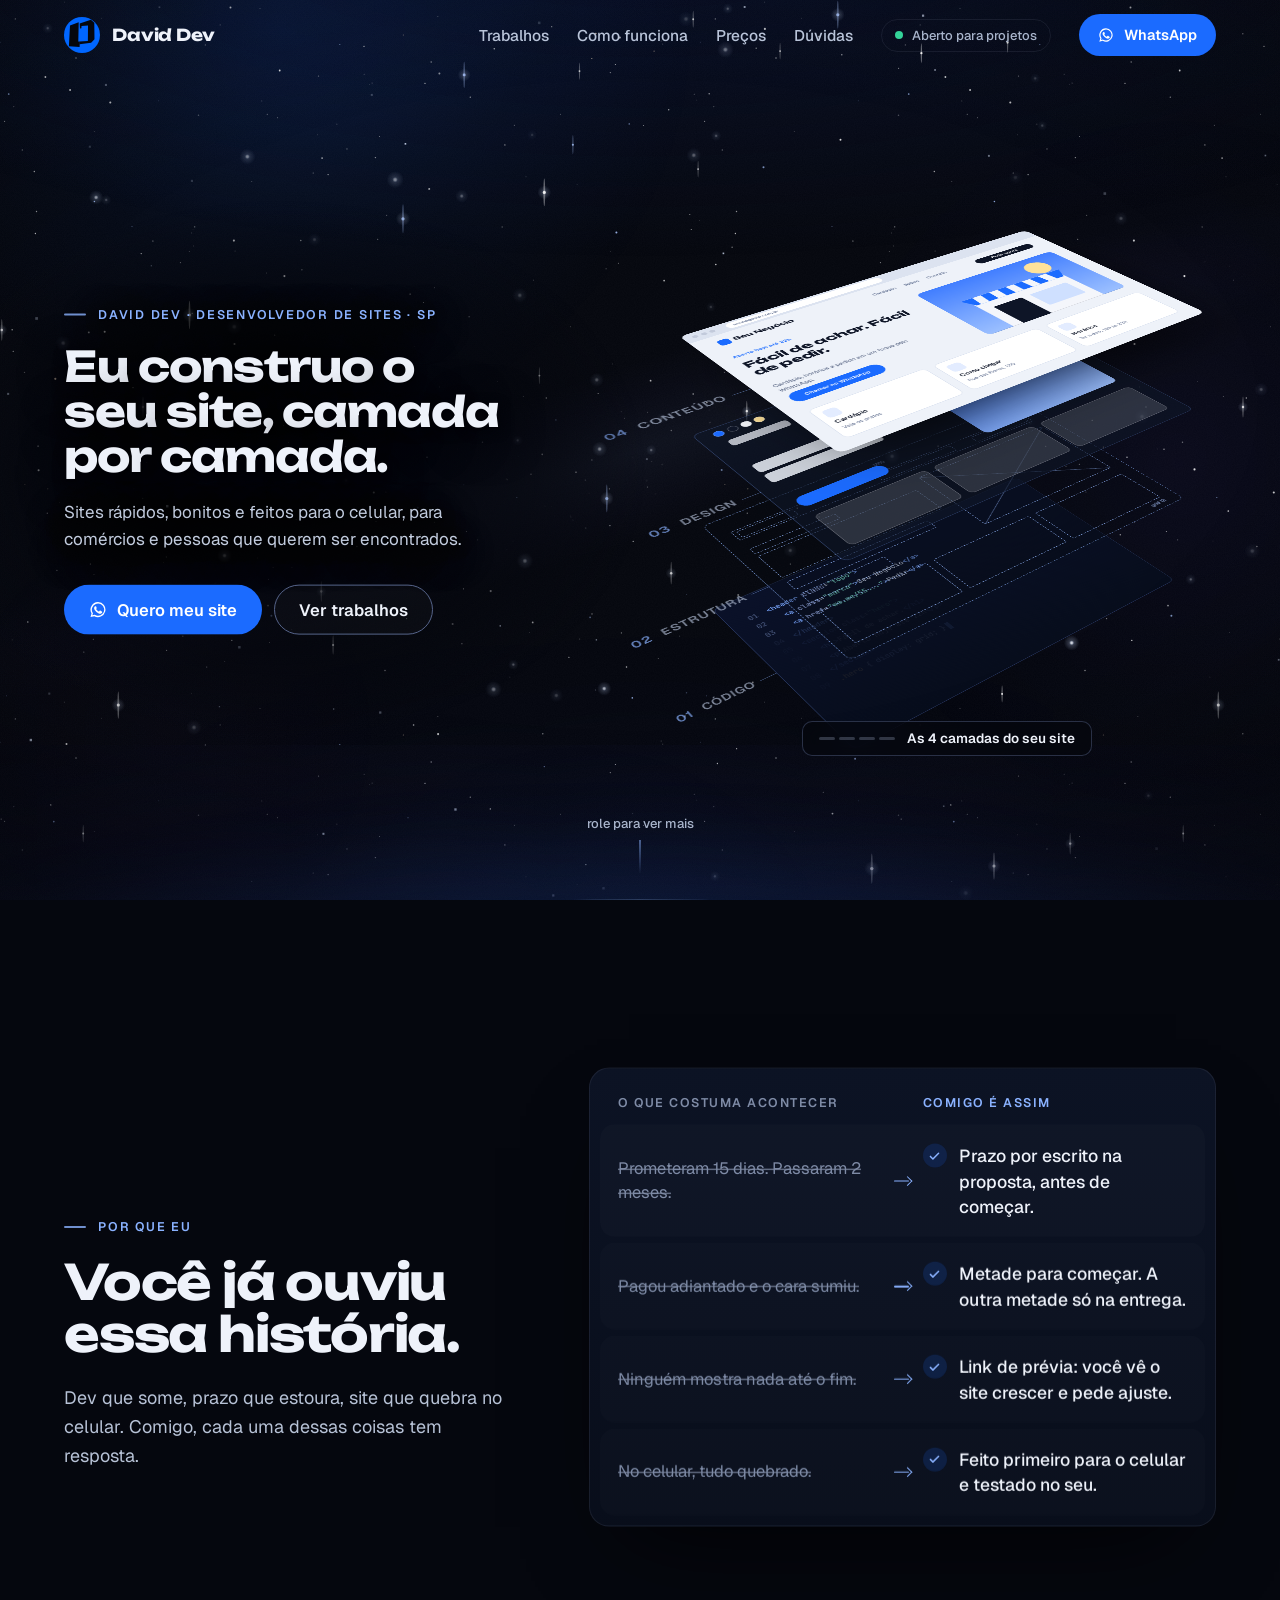
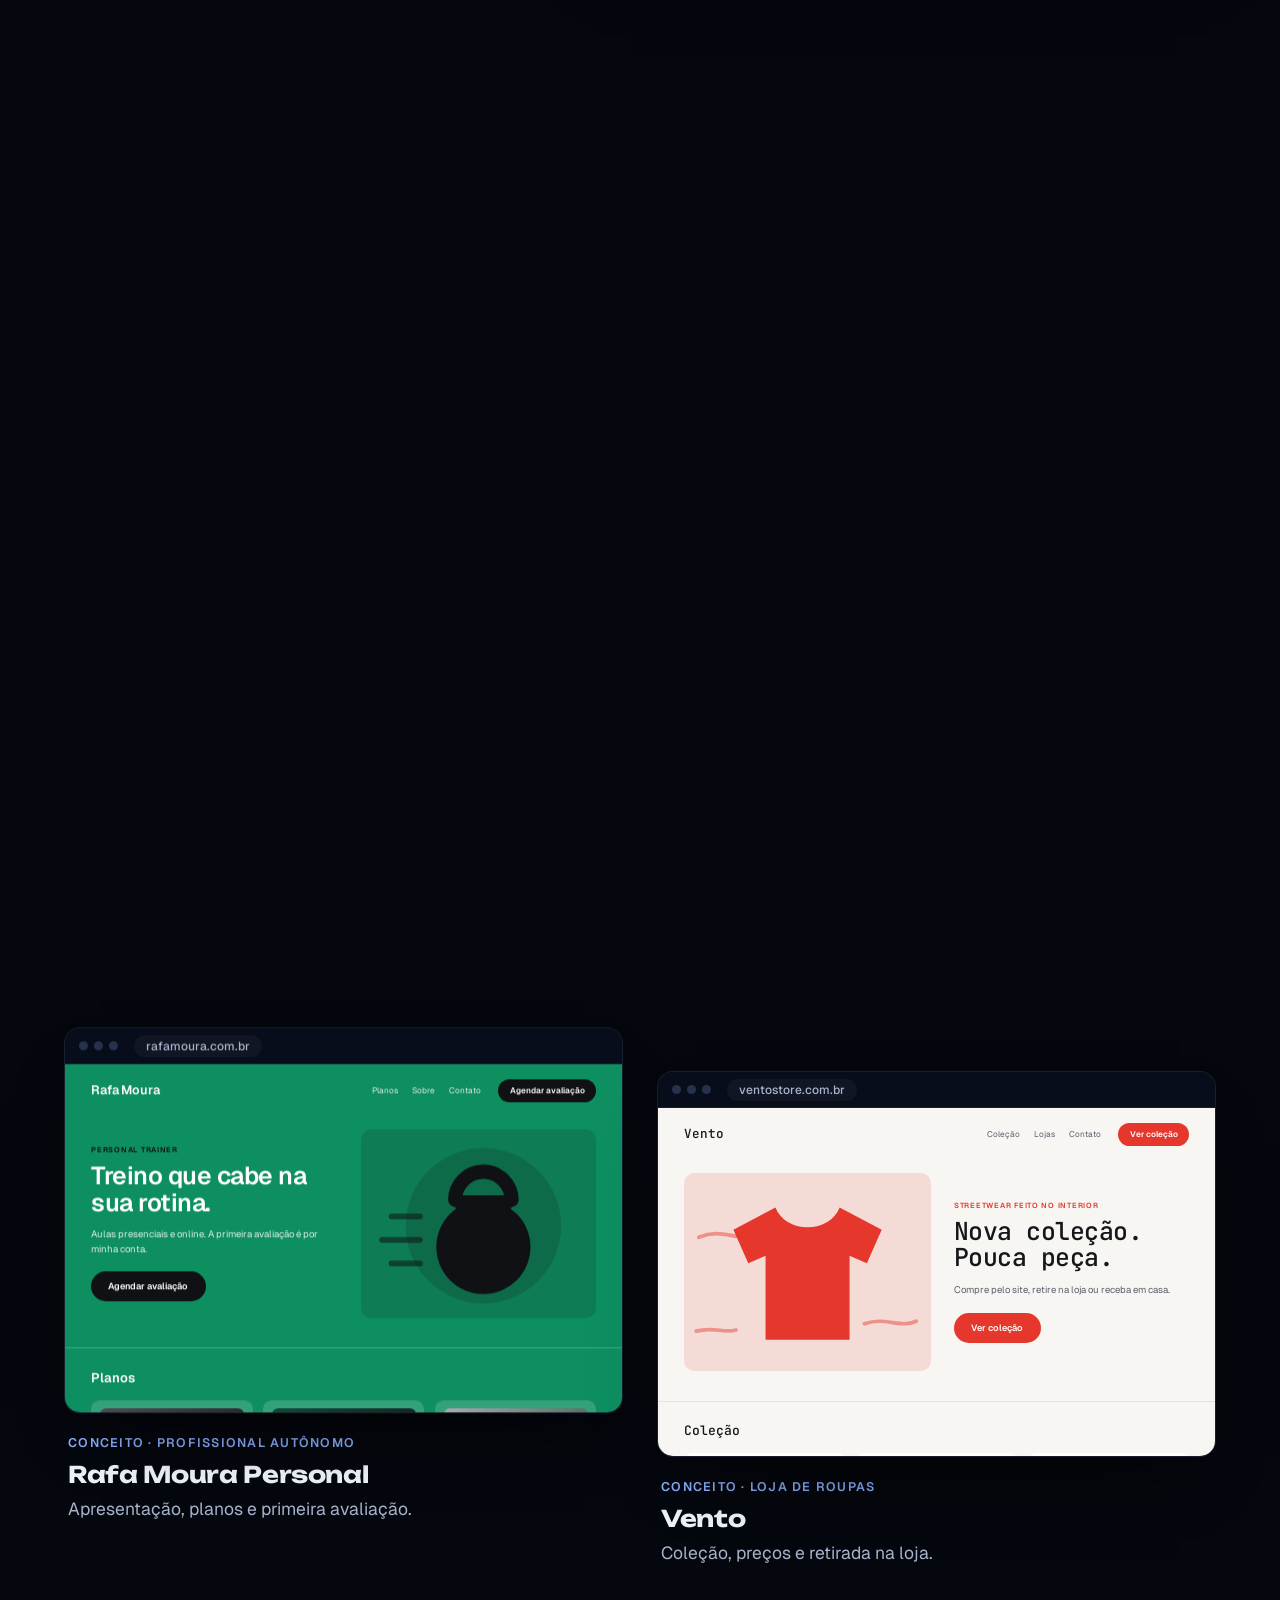
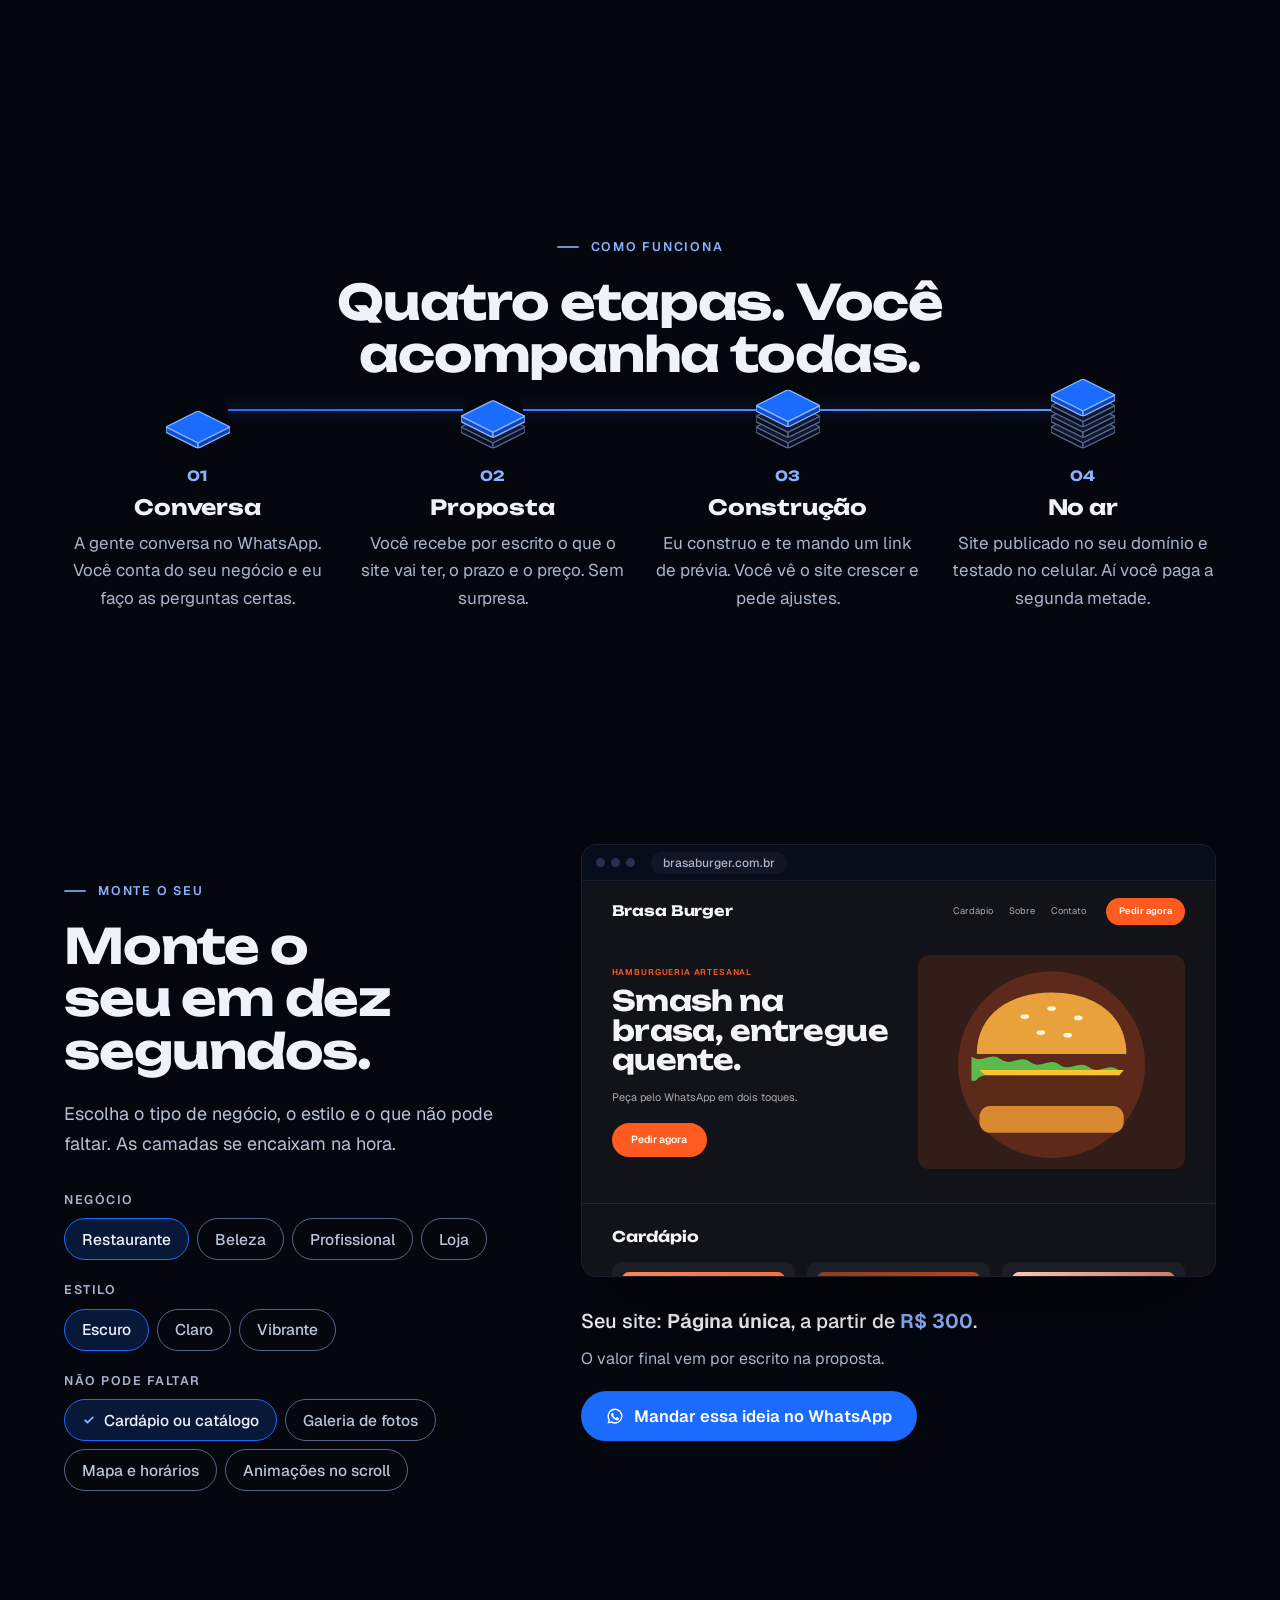
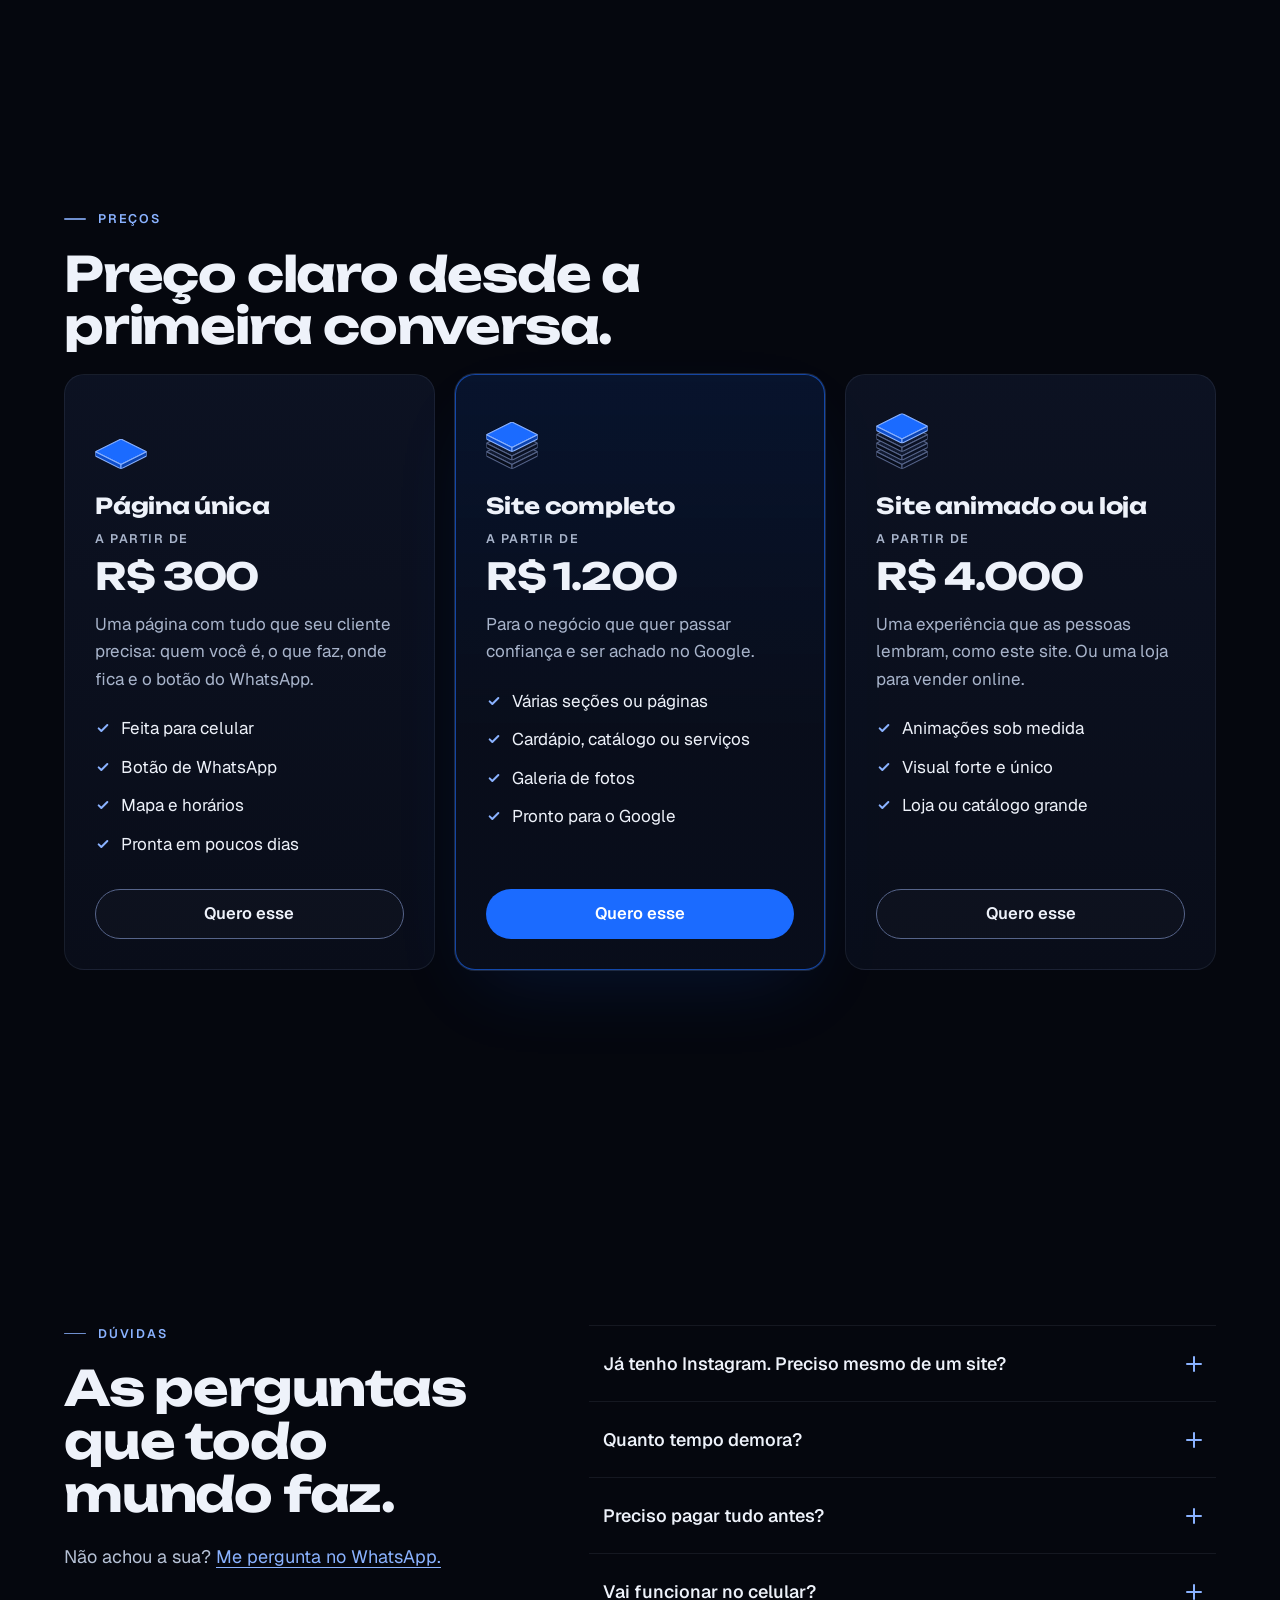
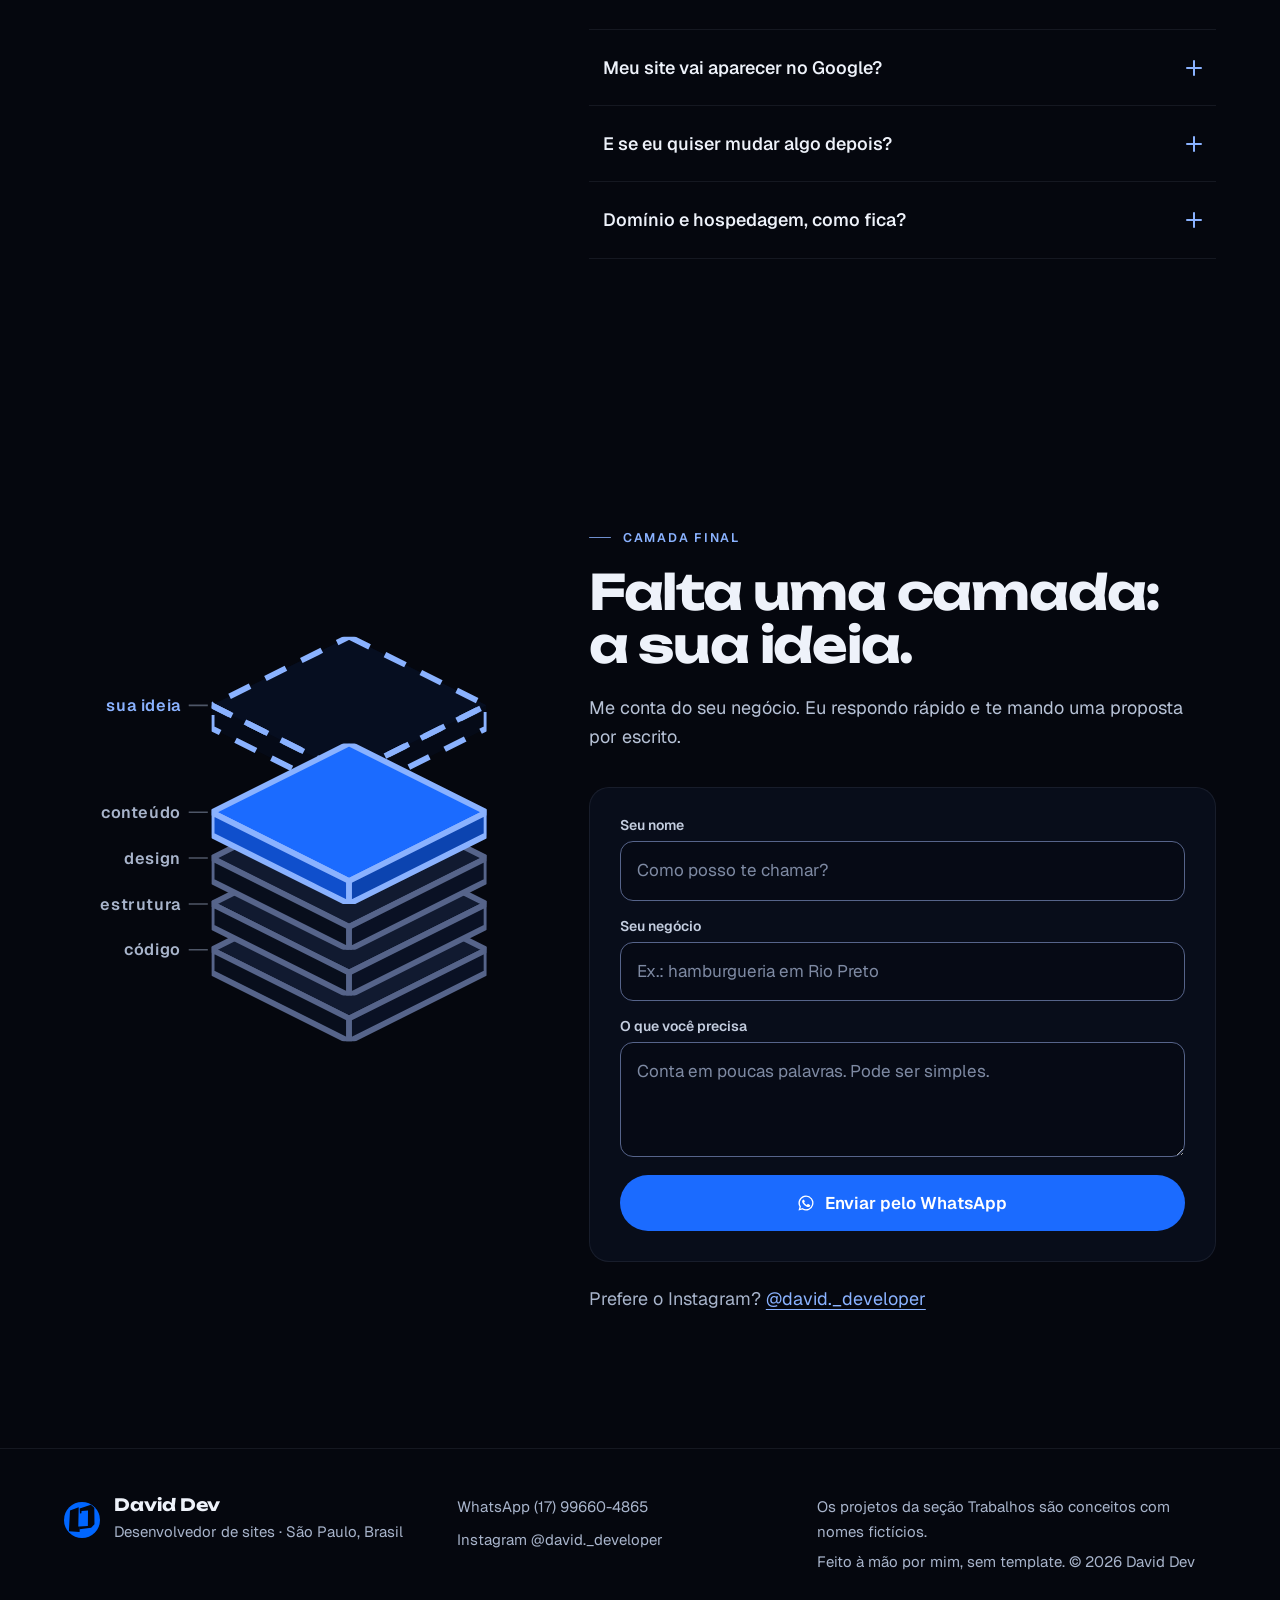
==== commit dab11084: "Topo em loop como vídeo, constelação do logo no céu, botão de animações e prévia do link DavidDevPor" ====
--- a/index.html
+++ b/index.html
@@ -3,7 +3,7 @@
 <head>
 <meta charset="utf-8">
 <meta name="viewport" content="width=device-width, initial-scale=1">
-<title>David Dev · Criação de sites para comércios e pessoas em SP</title>
+<title>DavidDevPortifolio · Criação de sites para comércios e pessoas em SP</title>
 <meta name="description" content="Criação de sites rápidos e feitos para o celular, para comércios e profissionais. Prazo por escrito, metade na entrega. Orçamento pelo WhatsApp.">
 <meta name="robots" content="index,follow,max-image-preview:large">
 <meta name="author" content="David Dev">
@@ -14,16 +14,18 @@
 <link rel="apple-touch-icon" href="apple-touch-icon.png">
 <meta property="og:type" content="website">
 <meta property="og:locale" content="pt_BR">
-<meta property="og:site_name" content="David Dev">
-<meta property="og:title" content="David Dev · Criação de sites para comércios e pessoas">
+<meta property="og:site_name" content="DavidDevPortifolio">
+<meta property="og:title" content="DavidDevPortifolio · Criação de sites para comércios e pessoas">
 <meta property="og:description" content="Eu construo o seu site, camada por camada. Prazo por escrito, metade na entrega.">
-<!-- DEPLOY STEP: URLs absolutas do site no ar (GitHub Pages) -->
+<!-- DEPLOY STEP: URLs absolutas do site no ar (trocar para https://daviddev.com.br quando o domínio estiver ativo) -->
 <meta property="og:url" content="https://davizzinn.github.io/">
-<meta property="og:image" content="https://davizzinn.github.io/assets/og.jpg">
+<meta property="og:image" content="https://davizzinn.github.io/assets/og-daviddev.jpg">
 <meta property="og:image:width" content="1200">
 <meta property="og:image:height" content="630">
-<meta property="og:image:alt" content="David Dev: eu construo o seu site, camada por camada.">
+<meta property="og:image:alt" content="DavidDevPortifolio: logo do David Dev e o endereço daviddev.com.br.">
 <meta name="twitter:card" content="summary_large_image">
+<meta name="twitter:title" content="DavidDevPortifolio · Criação de sites para comércios e pessoas">
+<meta name="twitter:image" content="https://davizzinn.github.io/assets/og-daviddev.jpg">
 <script type="application/ld+json">
 {
   "@context": "https://schema.org",
@@ -32,7 +34,8 @@
       "@type": "WebSite",
       "@id": "https://davizzinn.github.io/#site",
       "url": "https://davizzinn.github.io/",
-      "name": "David Dev",
+      "name": "DavidDevPortifolio",
+      "alternateName": "David Dev",
       "inLanguage": "pt-BR"
     },
     {
@@ -41,7 +44,7 @@
       "name": "David Dev",
       "description": "Criação de sites para comércios e pessoas: página única, site completo, site animado e loja.",
       "url": "https://davizzinn.github.io/",
-      "image": "https://davizzinn.github.io/assets/og.jpg",
+      "image": "https://davizzinn.github.io/assets/og-daviddev.jpg",
       "logo": "https://davizzinn.github.io/assets/icon-192.png",
       "telephone": "+55 17 99660-4865",
       "priceRange": "R$ 300 a R$ 9.000+",
@@ -92,10 +95,12 @@
 </svg>
 
 <div class="ambient" aria-hidden="true">
-  <div class="aur aur-a"></div>
-  <div class="aur aur-b"></div>
-  <div class="aur aur-c"></div>
-  <div class="aur aur-d"></div>
+  <div class="aurs" id="aurs">
+    <div class="aur aur-a"></div>
+    <div class="aur aur-b"></div>
+    <div class="aur aur-c"></div>
+    <div class="aur aur-d"></div>
+  </div>
   <div class="galaxy" id="galaxy"><i class="gx-glow"></i><i class="gx-dust"></i></div>
   <div class="stars s-far"><i class="st a"></i><i class="st b"></i></div>
   <div class="stars s-mid"><i class="st a"></i><i class="st b"></i></div>
@@ -137,6 +142,8 @@
     <p class="menu-status"><i class="dot" aria-hidden="true"></i>Aberto para projetos</p>
   </div>
 </header>
+
+<button class="motion-toggle" id="motionToggle" type="button" aria-pressed="false"><span class="mt-ico" aria-hidden="true"></span><span class="mt-label">Ver com animações</span></button>
 
 <main id="main" tabindex="-1">
 
@@ -224,43 +231,11 @@
 
     <div class="scrim" aria-hidden="true"></div>
 
-    <div class="bands" id="bands">
-      <div class="band fx-scatter" data-a="0" data-b="0.17" data-spread="0.5">
-        <p class="kick">David Dev · desenvolvedor de sites · SP</p>
-        <h1 class="t">Eu construo o seu site, camada por camada.</h1>
-        <p class="s">Para comércios e pessoas que querem ser encontrados. Role e veja como é feito.</p>
-      </div>
-      <div class="band fx-grid" data-a="0.20" data-b="0.37" data-spread="0.5">
-        <p class="kick">camada 01 · código</p>
-        <p class="t">Primeiro, o código.</p>
-        <p class="s">Escrito à mão, sem gambiarra. Leve para abrir rápido até no 4G.</p>
-      </div>
-      <div class="band fx-drift" data-a="0.40" data-b="0.57">
-        <p class="kick">camadas 02 e 03 · estrutura e design</p>
-        <p class="t">Depois, a estrutura e a cara da sua marca.</p>
-        <p class="s">Cada coisa no lugar certo, com as suas cores. Pensado primeiro para o celular, porque é lá que seu cliente está.</p>
-      </div>
-      <div class="band fx-punch" data-a="0.60" data-b="0.77">
-        <p class="kick">camada 04 · conteúdo</p>
-        <p class="t" data-em="vende.">Por fim, o conteúdo que vende.</p>
-        <p class="s">Texto claro, fotos boas e um botão direto para o seu WhatsApp.</p>
-      </div>
-      <div class="band fx-rise" data-a="0.81" data-b="1">
-        <p class="kick"><i class="dot" aria-hidden="true"></i>no ar</p>
-        <p class="t">No ar. E pronto para o Google.</p>
-        <p class="s">Domínio, celular e Google resolvidos. Você só aprova.</p>
-        <p class="cta-row">
-          <a class="btn magnet" href="https://wa.me/5517996604865" data-wa="Oi David! Vi seu portfólio e quero fazer um site." target="_blank" rel="noopener"><svg class="ico" aria-hidden="true"><use href="#wa"/></svg>Quero meu site</a>
-          <a class="btn btn-ghost" href="#trabalhos">Ver trabalhos</a>
-        </p>
-      </div>
-    </div>
-
-    <div class="static-copy">
-      <p class="kick">David Dev · desenvolvedor de sites · SP</p>
-      <h1 class="t">Eu construo o seu site, camada por camada.</h1>
-      <p class="s">Sites rápidos, bonitos e feitos para o celular, para comércios e pessoas que querem ser encontrados.</p>
-      <p class="cta-row">
+    <div class="static-copy rv-group">
+      <p class="kick rv">David Dev · desenvolvedor de sites · SP</p>
+      <h1 class="t rv-words">Eu construo o seu site, camada por camada.</h1>
+      <p class="s rv">Sites rápidos, bonitos e feitos para o celular, para comércios e pessoas que querem ser encontrados.</p>
+      <p class="cta-row rv">
         <a class="btn magnet" href="https://wa.me/5517996604865" data-wa="Oi David! Vi seu portfólio e quero fazer um site." target="_blank" rel="noopener"><svg class="ico" aria-hidden="true"><use href="#wa"/></svg>Quero meu site</a>
         <a class="btn btn-ghost" href="#trabalhos">Ver trabalhos</a>
       </p>
@@ -268,9 +243,9 @@
 
     <div class="hud chip" aria-hidden="true">
       <span class="hud-ticks"><i></i><i></i><i></i><i></i></span>
-      <span class="hud-t">camadas <b id="hudN">0</b>/4</span>
-    </div>
-    <div class="cue" aria-hidden="true"><span>role para montar</span><i></i></div>
+      <span class="hud-t" id="hudT">As 4 camadas do seu site</span>
+    </div>
+    <div class="cue" aria-hidden="true"><span>role para ver mais</span><i></i></div>
   </div>
 </section>
 
--- a/assets/site.css
+++ b/assets/site.css
@@ -44,6 +44,7 @@
 
 /* ---------- fundo astral: nebulosas, galáxia, estrelas em camadas, planeta no fim ---------- */
 .ambient{position:fixed;inset:0;z-index:0;pointer-events:none;overflow:hidden;background:radial-gradient(ellipse 140% 70% at 50% -10%,#08102A 0%,rgba(5,7,14,0) 55%)}
+.aurs{position:absolute;inset:0;will-change:transform}
 .aur{position:absolute;border-radius:50%;will-change:transform;opacity:var(--o,1);transition:opacity 1.2s var(--ease-soft)}
 .aur-a{width:72vmax;height:72vmax;left:-14vmax;top:-34vmax;background:radial-gradient(circle,rgba(27,107,255,.13),rgba(27,107,255,.04) 38%,rgba(27,107,255,0) 64%);animation:aurA 46s var(--ease-io) -14s infinite alternate}
 .aur-b{width:64vmax;height:64vmax;right:-24vmax;top:6vh;background:radial-gradient(circle,rgba(110,84,255,.10),rgba(110,84,255,.03) 38%,rgba(110,84,255,0) 64%);animation:aurB 60s var(--ease-io) -31s infinite alternate}
@@ -64,13 +65,8 @@
 .s-far .st{background-size:700px 700px}
 .s-mid .st{background-size:900px 900px}
 .s-near .st{background-size:1100px 1100px}
-.st.a{animation:twinkle 6s ease-in-out infinite alternate}
-.st.b{animation:twinkle 6s ease-in-out -3s infinite alternate}
-.s-mid .st.a{animation-duration:8s}
-.s-mid .st.b{animation-duration:8s;animation-delay:-4s}
-.s-near .st.a{animation-duration:5s}
-.s-near .st.b{animation-duration:5s;animation-delay:-2.5s}
-@keyframes twinkle{from{opacity:.3}to{opacity:1}}
+/* as estrelas fixas ficam paradas numa camada só por profundidade; quem pisca são as estrelas do céu interativo */
+.st.b{display:none}
 .st.streak{opacity:var(--v,0);animation:none}
 .meteor{position:absolute;top:var(--ty,14%);left:var(--tx,72%);width:150px;height:1.5px;border-radius:2px;background:linear-gradient(90deg,rgba(190,215,255,0),rgba(210,228,255,.95));opacity:0;transform-origin:100% 50%;animation:meteor 16s linear 5s infinite}
 @keyframes meteor{0%{opacity:0;transform:rotate(152deg) translateX(0)}1%{opacity:1}6%{opacity:0;transform:rotate(152deg) translateX(460px)}100%{opacity:0;transform:rotate(152deg) translateX(460px)}}
@@ -117,7 +113,7 @@
 .brand{display:flex;align-items:center;gap:12px;color:var(--text-primary);text-decoration:none}
 .brand-logo{width:36px;height:36px;transition:transform .7s var(--ease-out)}
 .brand:hover .brand-logo{transform:rotate(-12deg) scale(1.05)}
-.brand-name{font:700 16.5px/1 var(--f-display);letter-spacing:-.01em}
+.brand-name{font:700 16.5px/1 var(--f-display);letter-spacing:-.01em;white-space:nowrap}
 .nav-links{display:flex;gap:28px;margin-left:auto}
 .nav-links a{position:relative;color:#B9C4D9;text-decoration:none;font-size:15.5px;font-weight:500;padding:6px 0}
 .nav-links a::after{content:"";position:absolute;left:0;right:0;bottom:0;height:1.5px;border-radius:2px;background:var(--accent-text);transform:scaleX(0);transform-origin:right;transition:transform .5s var(--ease-out)}
@@ -148,8 +144,6 @@
   --W:min(42vw,700px,72vh);
   position:relative;height:100vh;height:100svh;min-height:560px;overflow:hidden;
 }
-html.scrub .hero{height:720vh}
-html.scrub .stage{position:sticky;top:0}
 .scene{position:absolute;inset:0;perspective:1700px;perspective-origin:calc(50% + var(--cw)/2 - var(--W)/2) 52%;pointer-events:none}
 .float{position:absolute;width:var(--W);height:calc(var(--W)*.625);left:calc(50% + var(--cw)/2 - var(--W));top:calc(52% - var(--W)*.3125);transform-style:preserve-3d}
 .hero.live .float{animation:floaty 9s var(--ease-io) -3s infinite alternate}
@@ -241,8 +235,9 @@
 .bands,.static-copy{position:absolute;z-index:2;left:calc(50% - var(--cw)/2);top:calc(50% + 20px);width:min(36vw,520px)}
 .bands{display:none}
 html.scrub .bands{display:block}
-html.scrub .static-copy{display:none}
-.static-copy{transform:translateY(-50%)}
+.static-copy{transform:translateY(-50%);text-shadow:var(--tshadow)}
+.static-copy .btn{text-shadow:none}
+.static-copy::before{content:"";position:absolute;inset:-32% -26% -32% -32%;z-index:-1;pointer-events:none;background:radial-gradient(ellipse 50% 50% at 50% 50%,rgba(5,7,14,.86) 0%,rgba(5,7,14,.8) 42%,rgba(5,7,14,.55) 70%,rgba(5,7,14,0) 100%)}
 .band{position:absolute;left:0;top:0;width:100%;transform:translateY(-50%);opacity:0;pointer-events:none;text-shadow:var(--tshadow)}
 .band.on{pointer-events:auto}
 .band::before{content:"";position:absolute;inset:-22% -18% -22% -30%;z-index:-1;pointer-events:none;opacity:calc(.25 + .75*var(--k,1));background:radial-gradient(ellipse 80% 74% at 45% 50%,rgba(5,7,14,.86) 0%,rgba(5,7,14,.8) 55%,rgba(5,7,14,.6) 75%,rgba(5,7,14,0) 96%)}
@@ -267,16 +262,16 @@
 .fx-punch .w.em{--ov:.24;--sd:.16;--ss:2.6;color:var(--accent-text)}
 .fx-rise .t .w{--kc:clamp(0,(var(--k,0) - var(--th,0))*3,1);opacity:var(--kc);transform:translateY(calc((1 - var(--kc))*.5em))}
 
-.hud{position:absolute;z-index:3;left:calc(50% - var(--cw)/2);bottom:26px;align-items:center;gap:12px;padding:10px 14px;font:500 13px/1 var(--f-text);color:var(--text-secondary);display:none}
+.hud{position:absolute;z-index:3;left:calc(50% + var(--cw)/2 - var(--W)/2);top:min(calc(52% + var(--W)*.44 + 16px),calc(100% - 64px));transform:translateX(-50%);align-items:center;gap:12px;padding:10px 16px;font:600 13.5px/1 var(--f-text);color:var(--text-primary);white-space:nowrap;display:none}
+.hud-t.swap{animation:pkSwap .7s var(--ease-out)}
 html.scrub .hud{display:flex}
 .hud b{color:var(--text-primary);font-weight:600}
 .hud-ticks{display:flex;gap:4px}
 .hud-ticks i{width:16px;height:3px;border-radius:2px;background:rgba(151,165,192,.3);transition:background-color .5s var(--ease-out)}
 .hud-ticks i.on{background:var(--accent)}
-.cue{position:absolute;z-index:3;left:50%;bottom:26px;transform:translateX(-50%);display:none;flex-direction:column;align-items:center;gap:10px;font:500 13px/1 var(--f-text);color:var(--text-secondary);opacity:var(--cue,1)}
-html.scrub .cue{display:flex}
+.cue{position:absolute;z-index:3;left:50%;bottom:26px;transform:translateX(-50%);display:flex;flex-direction:column;align-items:center;gap:10px;font:500 13px/1 var(--f-text);color:var(--text-secondary);opacity:var(--cue,1)}
 .cue i{width:1px;height:34px;background:linear-gradient(var(--accent-text),transparent);transform-origin:top}
-.hero.live .cue i{animation:cueLine 2.2s var(--ease-io) -.4s infinite}
+.hero .cue i{animation:cueLine 2.2s var(--ease-io) -.4s infinite}
 @keyframes cueLine{0%{transform:scaleY(0);opacity:1}60%{transform:scaleY(1);opacity:1}100%{transform:scaleY(1);opacity:0}}
 
 /* modo estático (sem JS, movimento reduzido, celular deitado): a página assenta no quadro final */
@@ -286,8 +281,10 @@
 /* layout empilhado: celulares e tablets em pé */
 @media (orientation:portrait) and (max-width:1100px),(max-width:600px){
   .stage{--W:min(84vw,600px,52vh)}
-  .scene{perspective-origin:50% 33%}
-  .float{left:calc(50% - var(--W)/2);top:calc(33% - var(--W)*.3125)}
+  .scene{perspective-origin:50% 31%}
+  .float{left:calc(50% - var(--W)/2);top:calc(31% - var(--W)*.3125)}
+  .static-copy::before{inset:-64px calc(-1*var(--gutter)) -40px;background:linear-gradient(180deg,rgba(5,7,14,0) 0,rgba(5,7,14,.88) 64px,rgba(5,7,14,.9) 100%)}
+  .static-copy .btn{padding:0 18px}
   .bands,.static-copy{left:var(--gutter);right:var(--gutter);width:auto;top:auto;bottom:max(30px,5vh)}
   .static-copy{transform:none}
   .band{top:auto;bottom:0;transform:none}
@@ -296,10 +293,16 @@
   .kick{margin-bottom:12px}
   .cta-row{margin-top:22px}
   .band::before{inset:-30% -12% -12% -12%;background:radial-gradient(ellipse 80% 70% at 50% 60%,rgba(5,7,14,.8) 0%,rgba(5,7,14,.58) 50%,rgba(5,7,14,0) 80%)}
-  .hud{display:none!important}
+  .hud{left:50%;top:calc(31% + var(--W)*.42 + 6px)}
   .cue{display:none!important}
   .anno{font-size:calc(var(--W)*.04);margin-right:calc(var(--W)*.03)}
   .anno::after{display:none}
+}
+@media (orientation:portrait) and (max-width:1100px) and (max-height:720px),(max-width:600px) and (max-height:720px){
+  .stage{--W:min(76vw,34vh)}
+  .scene{perspective-origin:50% 25%}
+  .float{top:calc(25% - var(--W)*.3125)}
+  .hud{display:none!important}
 }
 @media (max-height:560px){
   .band .t,.static-copy .t{font-size:clamp(22px,3vw,34px)}
@@ -622,6 +625,8 @@
   .old{font-size:15.5px}
 }
 @media (max-width:420px){
+  .static-copy .cta-row{flex-wrap:nowrap;gap:10px}
+  .static-copy .btn{padding:0 15px;font-size:15px;min-height:48px}
   .brand-name{font-size:14.5px}
   .nav-in .btn-sm{padding:0 14px}
   .lead{padding:20px}
@@ -683,20 +688,27 @@
   .pm-close{top:10px;right:10px}
 }
 
+/* ---------- botão de animações (aparece só para quem pediu menos movimento ao sistema) ---------- */
+.motion-toggle{position:fixed;right:18px;bottom:18px;z-index:60;display:none;align-items:center;gap:10px;min-height:46px;padding:0 18px 0 14px;border-radius:999px;background:rgba(5,7,14,.85);border:1px solid rgba(138,178,255,.5);color:var(--text-primary);font:600 14.5px/1 var(--f-text);cursor:pointer;-webkit-backdrop-filter:blur(10px);backdrop-filter:blur(10px);box-shadow:0 16px 44px -14px rgba(0,0,0,.85);isolation:isolate;transition:background-color .4s var(--ease-out),border-color .4s var(--ease-out)}
+html.rm-sys .motion-toggle{display:inline-flex}
+.motion-toggle:hover{background:rgba(27,107,255,.24);border-color:var(--accent-text)}
+.mt-ico{width:18px;height:18px;flex:none;background:var(--accent-text);-webkit-mask:url("data:image/svg+xml,%3Csvg xmlns='http://www.w3.org/2000/svg' viewBox='0 0 24 24'%3E%3Cpath d='M12 2l2.2 6.6L21 11l-6.8 2.4L12 20l-2.2-6.6L3 11l6.8-2.4z'/%3E%3C/svg%3E") center/contain no-repeat;mask:url("data:image/svg+xml,%3Csvg xmlns='http://www.w3.org/2000/svg' viewBox='0 0 24 24'%3E%3Cpath d='M12 2l2.2 6.6L21 11l-6.8 2.4L12 20l-2.2-6.6L3 11l6.8-2.4z'/%3E%3C/svg%3E") center/contain no-repeat}
+@media (max-width:600px){.motion-toggle{right:12px;bottom:12px;min-height:42px;font-size:13.5px}}
+
 /* ---------- movimento reduzido: tudo no estado final ---------- */
 @media (prefers-reduced-motion:reduce){
-  html{scroll-behavior:auto}
-  *,*::before,*::after{animation:none!important;transition:none!important;transition-delay:0s!important}
-  html.js .rv,html.js .rv-words .wd{opacity:1;transform:none}
-  html.js .step .pt{opacity:1;transform:none}
-  html.js .step .num,html.js .step h3,html.js .step p{opacity:1}
-  .track-line{transform:none!important}
-  .old .strk{background-size:100% 1.5px}
-  .arrow::before{transform:scaleX(1)}
-  .arrow::after{transform:rotate(45deg) scale(1)}
-  .qa-a p{transform:none}
-  [data-depth],.tilt{transform:none!important}
-  .sky,.ripple{display:none}
-  .pm-panel{transform:none!important}
-  .amb-spot{display:none}
-}
+  html:not(.force-motion){scroll-behavior:auto}
+  html:not(.force-motion) *,html:not(.force-motion) *::before,html:not(.force-motion) *::after{animation:none!important;transition:none!important;transition-delay:0s!important}
+  html.js:not(.force-motion) .rv,html.js:not(.force-motion) .rv-words .wd{opacity:1;transform:none}
+  html.js:not(.force-motion) .step .pt{opacity:1;transform:none}
+  html.js:not(.force-motion) .step .num,html.js:not(.force-motion) .step h3,html.js:not(.force-motion) .step p{opacity:1}
+  html:not(.force-motion) .track-line{transform:none!important}
+  html:not(.force-motion) .old .strk{background-size:100% 1.5px}
+  html:not(.force-motion) .arrow::before{transform:scaleX(1)}
+  html:not(.force-motion) .arrow::after{transform:rotate(45deg) scale(1)}
+  html:not(.force-motion) .qa-a p{transform:none}
+  html:not(.force-motion) [data-depth],html:not(.force-motion) .tilt{transform:none!important}
+  html:not(.force-motion) .sky,html:not(.force-motion) .ripple{display:none}
+  html:not(.force-motion) .pm-panel{transform:none!important}
+  html:not(.force-motion) .amb-spot{display:none}
+}
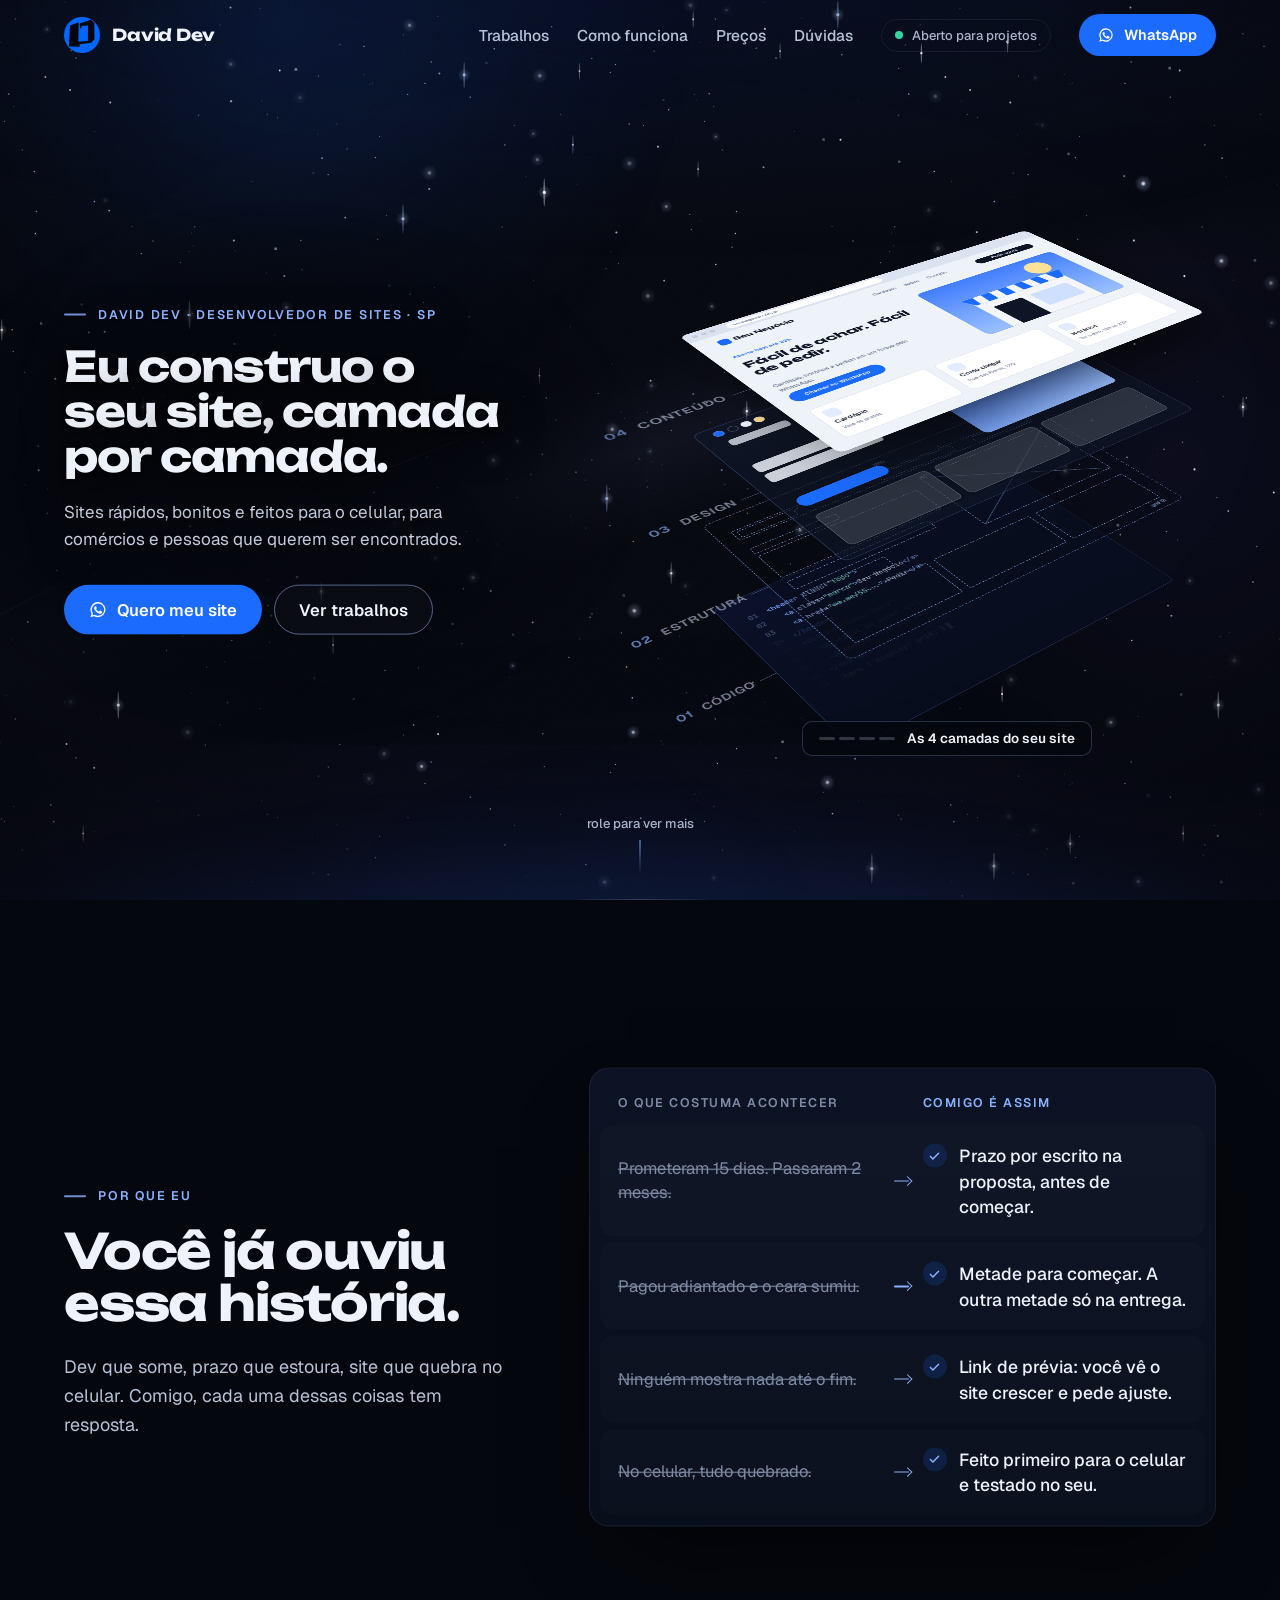
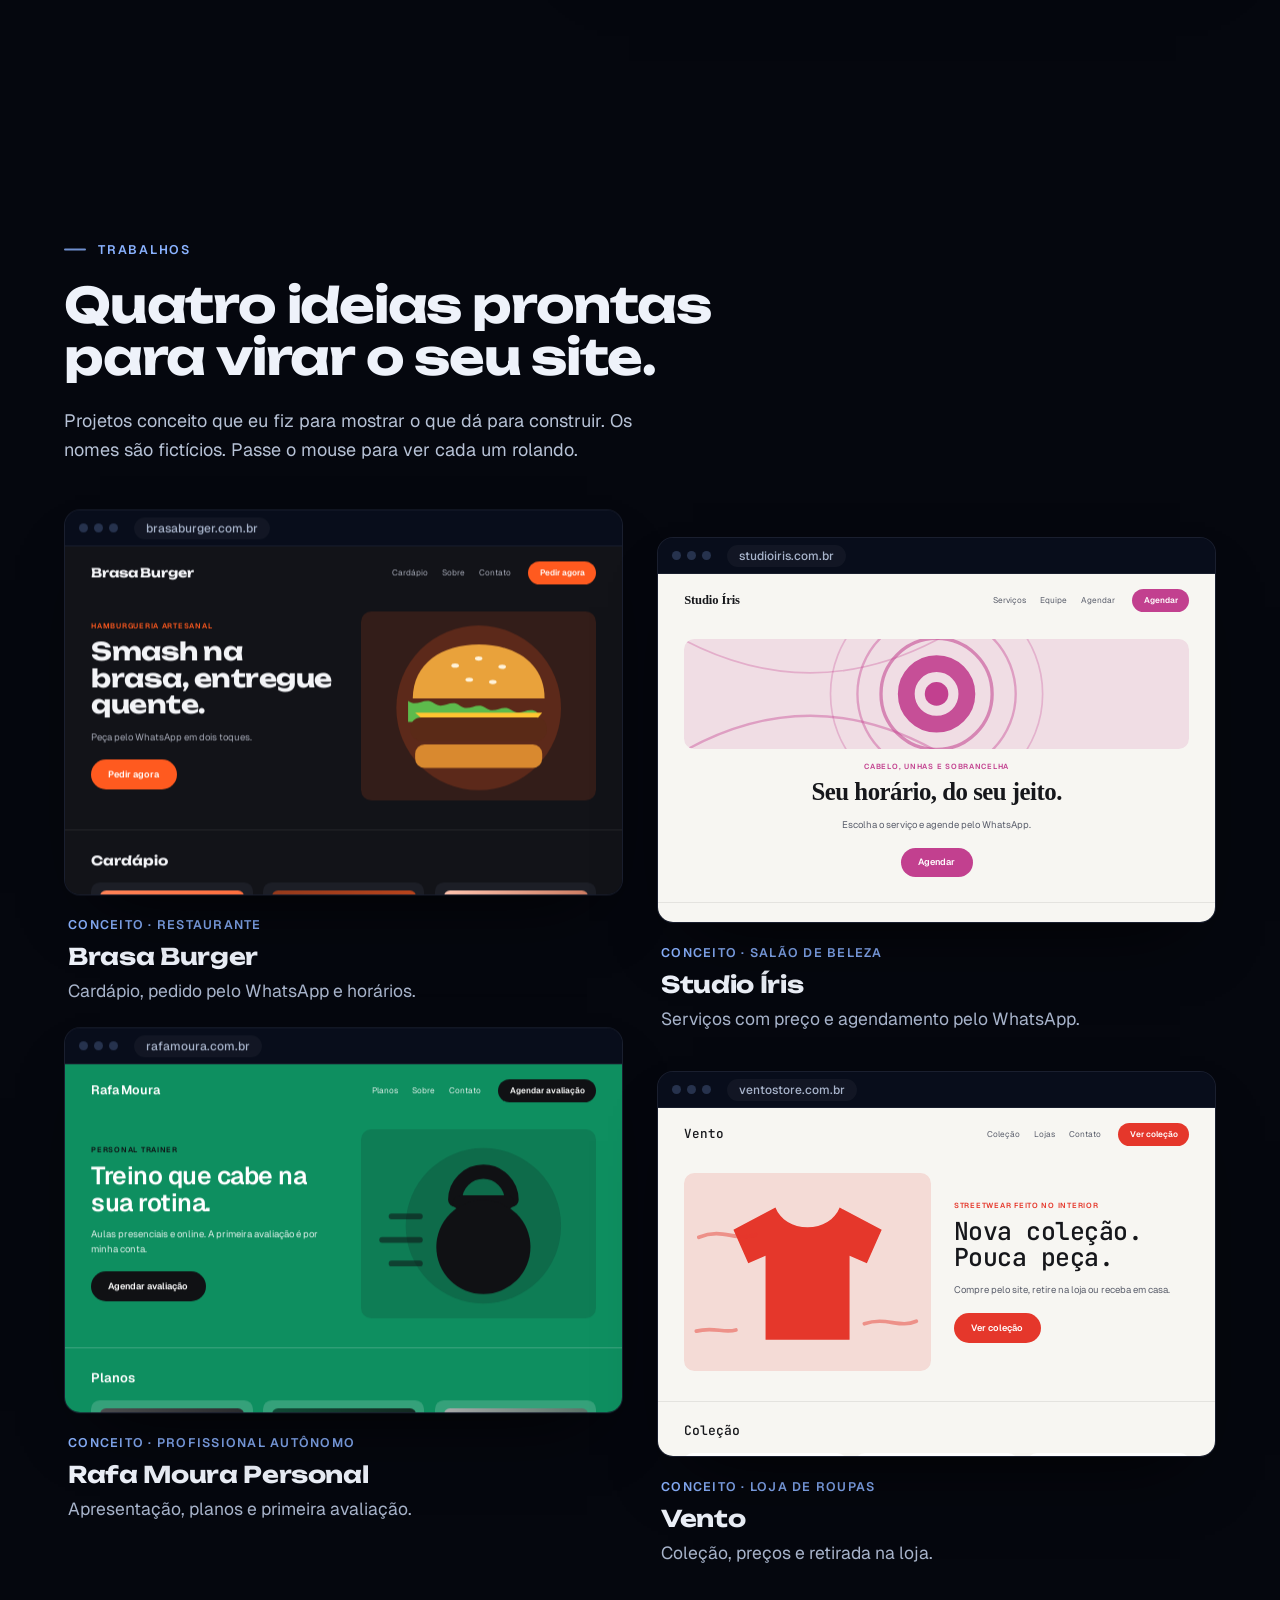
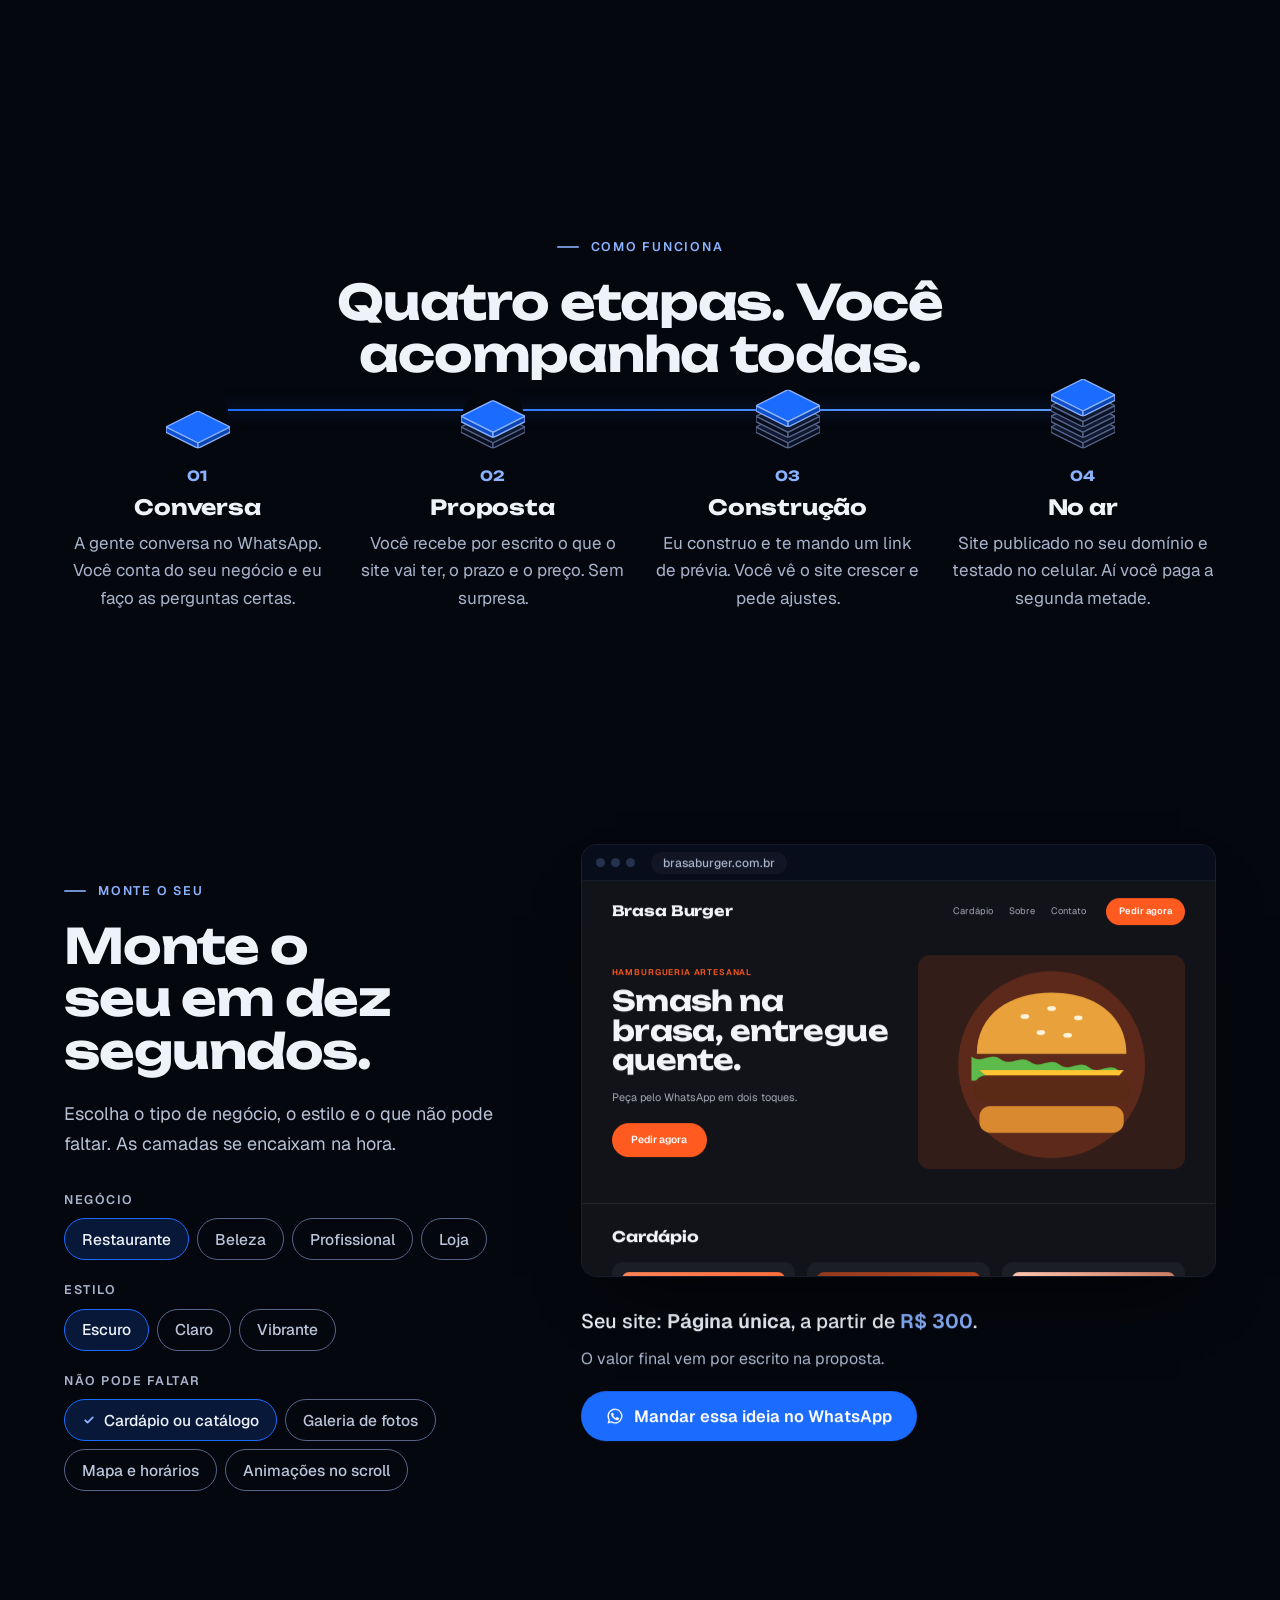
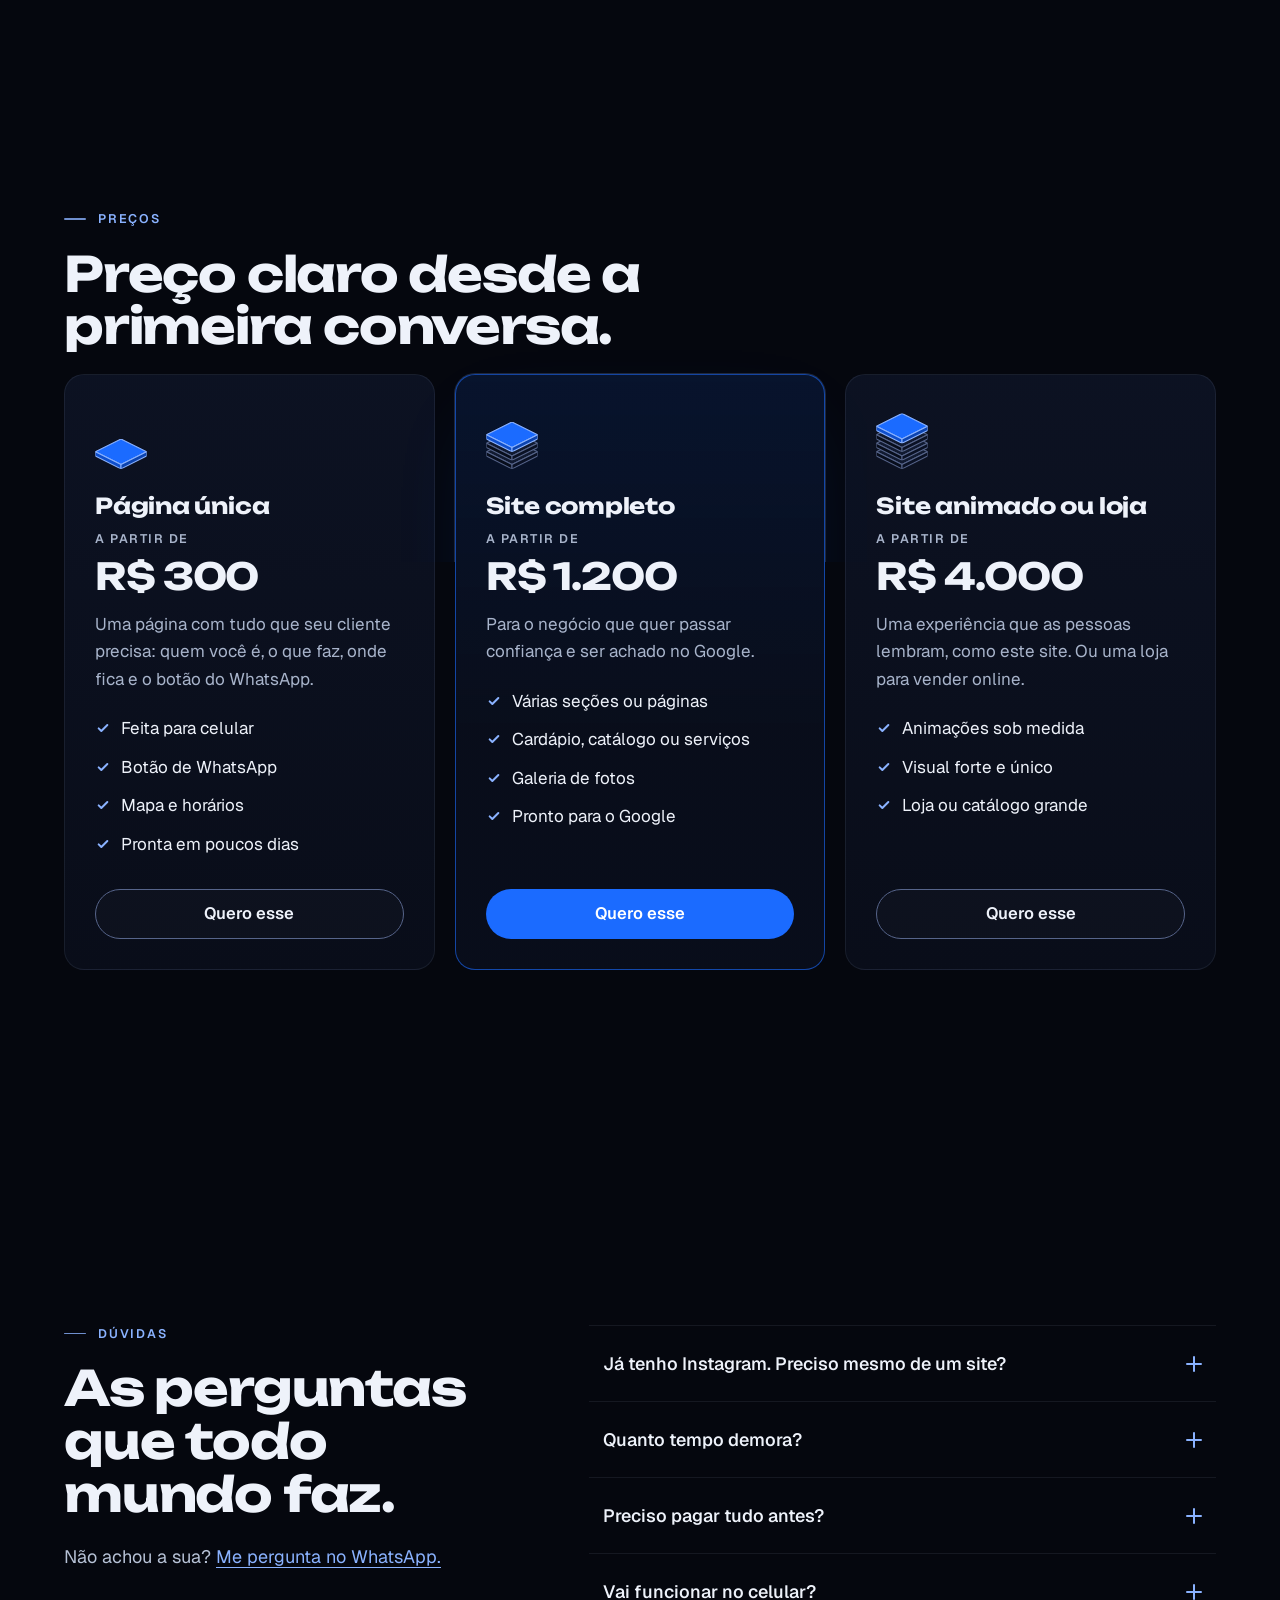
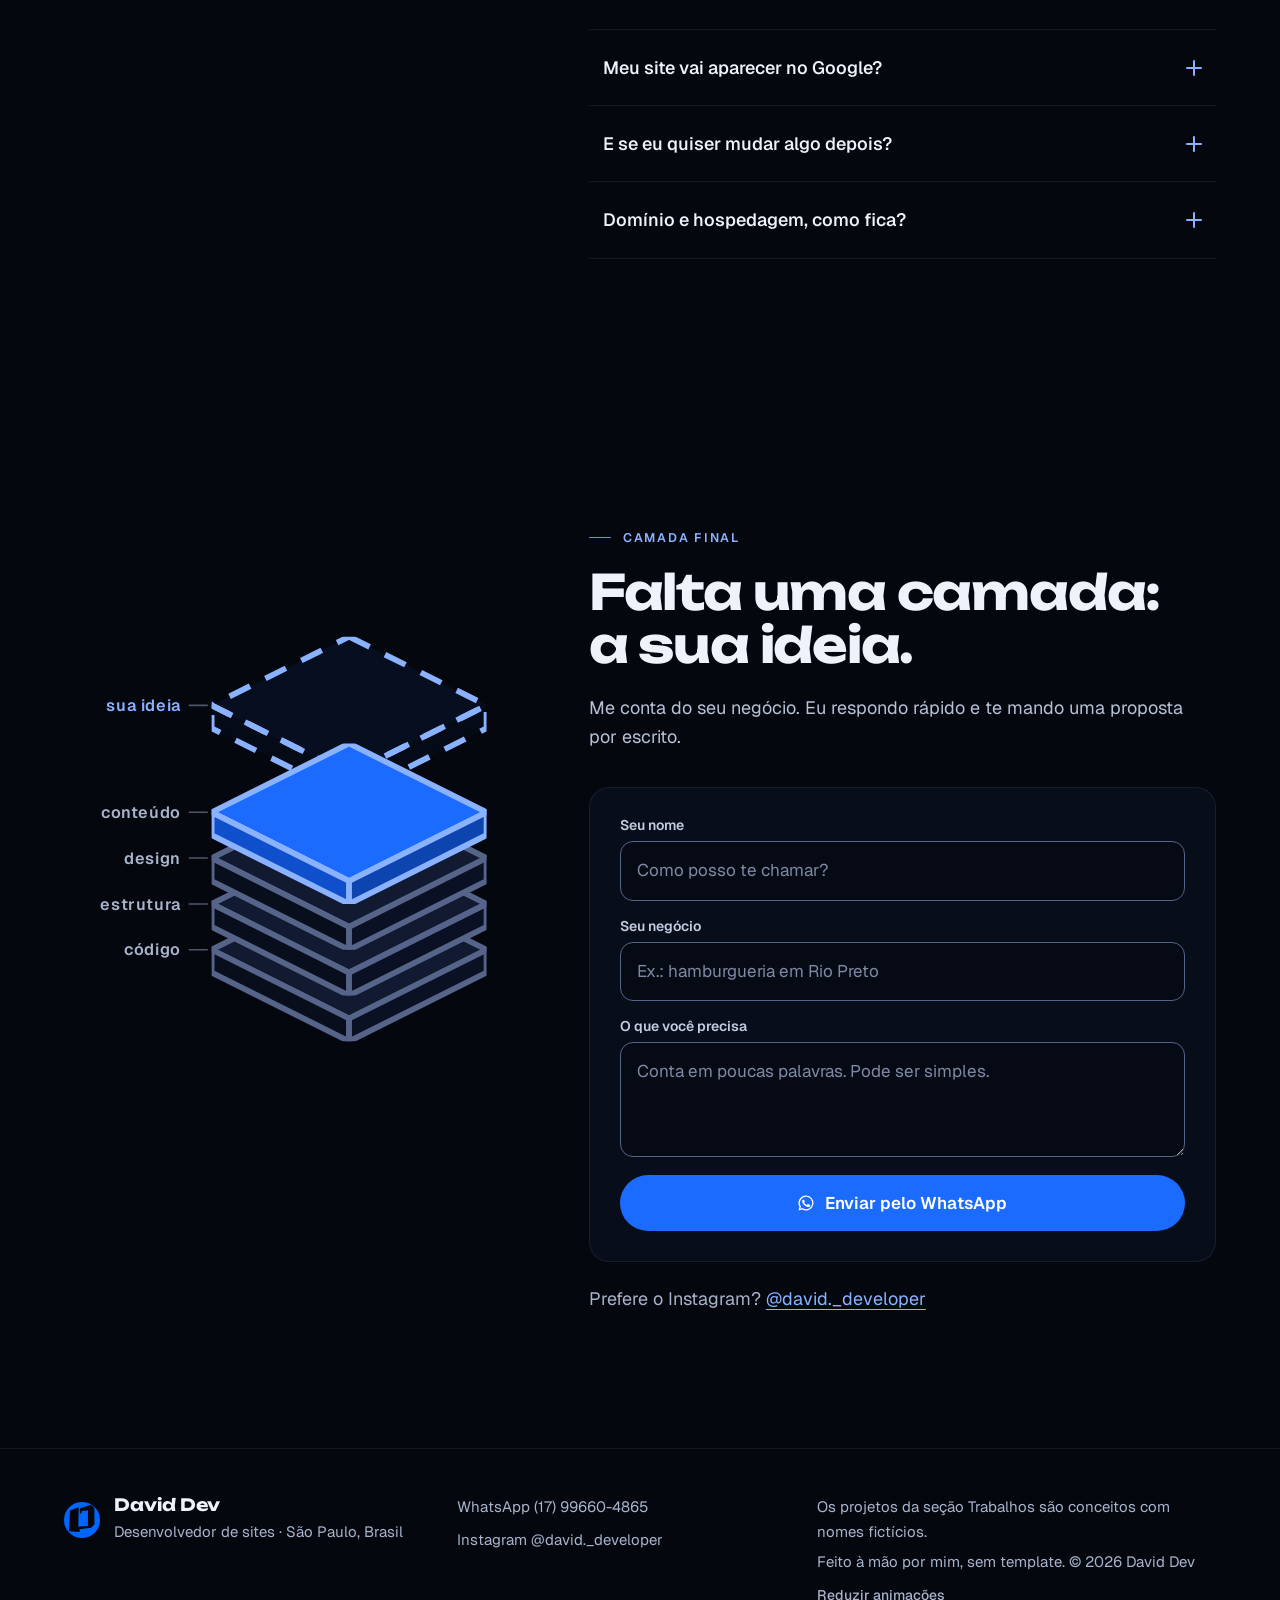
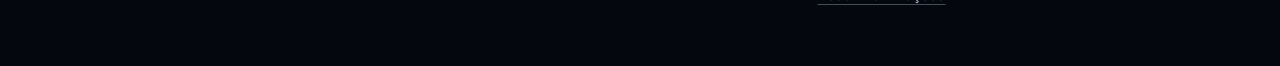
==== commit 5063eccb: "Animações para todos com opção discreta no rodapé, site mais leve (sem desfoque sobre animação, céu " ====
--- a/index.html
+++ b/index.html
@@ -109,7 +109,6 @@
   <i class="meteor" id="meteor"></i>
   <div class="amb-spot" id="spot"></div>
   <div class="horizon" id="horizon"></div>
-  <div class="amb-vignette"></div>
   <div class="amb-grain"></div>
 </div>
 
@@ -142,8 +141,6 @@
     <p class="menu-status"><i class="dot" aria-hidden="true"></i>Aberto para projetos</p>
   </div>
 </header>
-
-<button class="motion-toggle" id="motionToggle" type="button" aria-pressed="false"><span class="mt-ico" aria-hidden="true"></span><span class="mt-label">Ver com animações</span></button>
 
 <main id="main" tabindex="-1">
 
@@ -534,6 +531,7 @@
     <div class="foot-notes">
       <p>Os projetos da seção Trabalhos são conceitos com nomes fictícios.</p>
       <p>Feito à mão por mim, sem template. © 2026 David Dev</p>
+      <button class="motion-link" id="motionToggle" type="button" aria-pressed="true">Reduzir animações</button>
     </div>
   </div>
 </footer>
--- a/assets/site.css
+++ b/assets/site.css
@@ -49,7 +49,7 @@
 .aur-a{width:72vmax;height:72vmax;left:-14vmax;top:-34vmax;background:radial-gradient(circle,rgba(27,107,255,.13),rgba(27,107,255,.04) 38%,rgba(27,107,255,0) 64%);animation:aurA 46s var(--ease-io) -14s infinite alternate}
 .aur-b{width:64vmax;height:64vmax;right:-24vmax;top:6vh;background:radial-gradient(circle,rgba(110,84,255,.10),rgba(110,84,255,.03) 38%,rgba(110,84,255,0) 64%);animation:aurB 60s var(--ease-io) -31s infinite alternate}
 .aur-c{width:58vmax;height:58vmax;left:16vw;bottom:-38vmax;background:radial-gradient(circle,rgba(34,200,238,.06),rgba(34,200,238,.02) 38%,rgba(34,200,238,0) 64%);animation:aurC 52s var(--ease-io) -22s infinite alternate}
-.aur-d{width:46vmax;height:46vmax;left:-10vmax;bottom:-10vmax;background:radial-gradient(circle,rgba(190,90,255,.045),rgba(190,90,255,.015) 40%,rgba(190,90,255,0) 64%);animation:aurD 70s var(--ease-io) -40s infinite alternate}
+.aur-d{display:none;width:46vmax;height:46vmax;left:-10vmax;bottom:-10vmax;background:radial-gradient(circle,rgba(190,90,255,.045),rgba(190,90,255,.015) 40%,rgba(190,90,255,0) 64%);animation:aurD 70s var(--ease-io) -40s infinite alternate}
 @keyframes aurA{to{transform:translate3d(24vw,20vh,0) scale(1.14)}}
 @keyframes aurB{to{transform:translate3d(-28vw,26vh,0) scale(.88)}}
 @keyframes aurC{to{transform:translate3d(-16vw,-32vh,0) scale(1.2)}}
@@ -73,8 +73,8 @@
 .horizon{position:absolute;left:50%;top:100%;width:400vw;height:400vw;margin-left:-200vw;border-radius:50%;background:radial-gradient(circle at 50% 0%,#0C1738 0%,#070B18 12%,#05070E 30%);box-shadow:0 -1px 0 rgba(150,190,255,.4),0 -24px 90px rgba(40,110,255,.26),0 -80px 220px rgba(80,90,255,.12),inset 0 26px 70px rgba(90,150,255,.18);will-change:transform}
 .amb-spot{position:absolute;left:0;top:0;width:820px;height:820px;margin:-410px 0 0 -410px;border-radius:50%;background:radial-gradient(circle,rgba(70,130,255,.085),rgba(70,130,255,.03) 34%,rgba(70,130,255,0) 64%);transform:translate3d(50vw,30vh,0);will-change:transform;opacity:0;transition:opacity 1.4s var(--ease-soft)}
 .amb-spot.on{opacity:1}
-.amb-vignette{position:absolute;inset:0;background:radial-gradient(ellipse 125% 95% at 50% 40%,rgba(2,3,8,0) 48%,rgba(2,3,8,.78) 100%)}
-.amb-grain{position:absolute;inset:0;opacity:.05;background-image:url("data:image/svg+xml,%3Csvg xmlns='http://www.w3.org/2000/svg' width='160' height='160'%3E%3Cfilter id='n'%3E%3CfeTurbulence type='fractalNoise' baseFrequency='.9' numOctaves='2' stitchTiles='stitch'/%3E%3CfeColorMatrix values='0 0 0 0 1 0 0 0 0 1 0 0 0 0 1 0 0 0 .55 0'/%3E%3C/filter%3E%3Crect width='160' height='160' filter='url(%23n)'/%3E%3C/svg%3E")}
+.amb-grain{position:absolute;inset:0;background:radial-gradient(ellipse 125% 95% at 50% 40%,rgba(2,3,8,0) 48%,rgba(2,3,8,.78) 100%)}
+.amb-grain::after{content:"";position:absolute;inset:0;opacity:.05;background-image:url("data:image/svg+xml,%3Csvg xmlns='http://www.w3.org/2000/svg' width='160' height='160'%3E%3Cfilter id='n'%3E%3CfeTurbulence type='fractalNoise' baseFrequency='.9' numOctaves='2' stitchTiles='stitch'/%3E%3CfeColorMatrix values='0 0 0 0 1 0 0 0 0 1 0 0 0 0 1 0 0 0 .55 0'/%3E%3C/filter%3E%3Crect width='160' height='160' filter='url(%23n)'/%3E%3C/svg%3E")}
 body.paused *,body.paused *::before,body.paused *::after{animation-play-state:paused!important}
 
 /* ---------- botões ---------- */
@@ -93,7 +93,7 @@
   .btn:not(.magnet):hover{transform:translateY(-2px)}
   .btn-ghost:hover{background:rgba(27,107,255,.12);border-color:var(--accent-text)}
 }
-.chip{background:rgba(5,7,14,.62);border:1px solid rgba(86,100,138,.45);border-radius:10px;-webkit-backdrop-filter:blur(10px);backdrop-filter:blur(10px)}
+.chip{background:rgba(5,7,14,.86);border:1px solid rgba(86,100,138,.45);border-radius:10px}
 .dot{width:8px;height:8px;border-radius:50%;background:#34D399;position:relative;flex:none;display:inline-block}
 .dot::after{content:"";position:absolute;inset:-4px;border-radius:50%;border:2px solid #34D399;opacity:0;animation:pulse 2.8s var(--ease-out) -1.1s infinite}
 @keyframes pulse{0%{opacity:.7;transform:scale(.6)}80%,100%{opacity:0;transform:scale(1.5)}}
@@ -108,7 +108,7 @@
 
 /* ---------- nav ---------- */
 .nav{position:fixed;top:0;left:0;right:0;z-index:50;transition:background-color .6s var(--ease-out),border-color .6s var(--ease-out);border-bottom:1px solid transparent}
-.nav.solid,.nav.menu-open{background:rgba(5,7,14,.8);border-bottom-color:var(--line);-webkit-backdrop-filter:blur(16px) saturate(140%);backdrop-filter:blur(16px) saturate(140%)}
+.nav.solid,.nav.menu-open{background:rgba(5,7,14,.93);border-bottom-color:var(--line)}
 .nav-in{width:min(1240px,100% - 2*var(--gutter));margin-inline:auto;height:70px;display:flex;align-items:center;gap:28px}
 .brand{display:flex;align-items:center;gap:12px;color:var(--text-primary);text-decoration:none}
 .brand-logo{width:36px;height:36px;transition:transform .7s var(--ease-out)}
@@ -126,7 +126,7 @@
 .menu-btn i:last-child{top:25px}
 .nav.menu-open .menu-btn i:first-child{transform:translateY(3.5px) rotate(45deg)}
 .nav.menu-open .menu-btn i:last-child{transform:translateY(-3.5px) rotate(-45deg)}
-.menu{position:absolute;left:0;right:0;top:100%;padding:8px var(--gutter) 26px;background:rgba(5,7,14,.94);border-bottom:1px solid var(--line);-webkit-backdrop-filter:blur(16px);backdrop-filter:blur(16px);visibility:hidden;opacity:0;transform:translateY(-14px);transition:opacity .5s var(--ease-out),transform .8s var(--ease-out),visibility 0s linear .8s}
+.menu{position:absolute;left:0;right:0;top:100%;padding:8px var(--gutter) 26px;background:rgba(5,7,14,.97);border-bottom:1px solid var(--line);visibility:hidden;opacity:0;transform:translateY(-14px);transition:opacity .5s var(--ease-out),transform .8s var(--ease-out),visibility 0s linear .8s}
 .nav.menu-open .menu{visibility:visible;opacity:1;transform:none;transition-delay:0s}
 .menu a{position:relative;isolation:isolate;display:block;padding:15px 2px;font:600 20px/1.2 var(--f-display);color:var(--text-primary);text-decoration:none;border-bottom:1px solid var(--line);opacity:0;transform:translateY(-12px);transition:opacity .6s var(--ease-out),transform .8s var(--ease-out),color .3s var(--ease-out)}
 .menu a:active{color:var(--accent-text)}
@@ -150,7 +150,7 @@
 @keyframes floaty{from{transform:translate3d(0,-7px,0)}to{transform:translate3d(0,7px,0)}}
 .stack{position:absolute;inset:0;transform-style:preserve-3d;will-change:transform}
 .layer{position:absolute;inset:0;will-change:transform,opacity;transform:translateZ(calc(var(--i,0)*1px))}
-.layer::after{content:"";position:absolute;inset:-1px;border-radius:calc(var(--W)*.018);box-shadow:0 0 0 1px rgba(138,178,255,.9),0 0 calc(var(--W)*.07) rgba(27,107,255,.45);opacity:var(--hi,0);pointer-events:none}
+.layer::after{content:"";position:absolute;inset:-1px;will-change:opacity;border-radius:calc(var(--W)*.018);box-shadow:0 0 0 1px rgba(138,178,255,.9),0 0 calc(var(--W)*.07) rgba(27,107,255,.45);opacity:var(--hi,0);pointer-events:none}
 .plate{position:absolute;inset:0;border-radius:calc(var(--W)*.018);overflow:hidden;container-type:inline-size}
 .anno{position:absolute;right:100%;top:46%;margin-right:calc(var(--W)*.06);font:600 calc(var(--W)*.032)/1 var(--f-text);letter-spacing:.06em;text-transform:uppercase;color:var(--text-secondary);white-space:nowrap;opacity:var(--ao,1)}
 .anno span{color:var(--accent-text);margin-right:.5em}
@@ -237,7 +237,7 @@
 html.scrub .bands{display:block}
 .static-copy{transform:translateY(-50%);text-shadow:var(--tshadow)}
 .static-copy .btn{text-shadow:none}
-.static-copy::before{content:"";position:absolute;inset:-32% -26% -32% -32%;z-index:-1;pointer-events:none;background:radial-gradient(ellipse 50% 50% at 50% 50%,rgba(5,7,14,.86) 0%,rgba(5,7,14,.8) 42%,rgba(5,7,14,.55) 70%,rgba(5,7,14,0) 100%)}
+.static-copy::before{content:"";will-change:opacity;position:absolute;inset:-32% -26% -32% -32%;z-index:-1;pointer-events:none;background:radial-gradient(ellipse 50% 50% at 50% 50%,rgba(5,7,14,.86) 0%,rgba(5,7,14,.8) 42%,rgba(5,7,14,.55) 70%,rgba(5,7,14,0) 100%)}
 .band{position:absolute;left:0;top:0;width:100%;transform:translateY(-50%);opacity:0;pointer-events:none;text-shadow:var(--tshadow)}
 .band.on{pointer-events:auto}
 .band::before{content:"";position:absolute;inset:-22% -18% -22% -30%;z-index:-1;pointer-events:none;opacity:calc(.25 + .75*var(--k,1));background:radial-gradient(ellipse 80% 74% at 45% 50%,rgba(5,7,14,.86) 0%,rgba(5,7,14,.8) 55%,rgba(5,7,14,.6) 75%,rgba(5,7,14,0) 96%)}
@@ -644,7 +644,7 @@
 .ripple{position:absolute;border-radius:50%;background:radial-gradient(circle,rgba(255,255,255,.34),rgba(200,220,255,.14) 45%,rgba(200,220,255,0) 70%);transform:translate(-50%,-50%) scale(0);animation:ripple 1.1s var(--ease-out) forwards;pointer-events:none}
 @keyframes ripple{to{transform:translate(-50%,-50%) scale(1);opacity:0}}
 .work .tilt{position:relative;cursor:pointer}
-.work-open{position:absolute;right:16px;bottom:16px;z-index:4;display:inline-flex;align-items:center;gap:8px;min-height:42px;padding:0 16px;border-radius:999px;background:rgba(5,7,14,.8);border:1px solid rgba(138,178,255,.45);color:var(--text-primary);font:600 14.5px/1 var(--f-text);-webkit-backdrop-filter:blur(8px);backdrop-filter:blur(8px);cursor:pointer;isolation:isolate;opacity:0;transform:translateY(10px);transition:opacity .6s var(--ease-out),transform .7s var(--ease-out),background-color .4s var(--ease-out)}
+.work-open{position:absolute;right:16px;bottom:16px;z-index:4;display:inline-flex;align-items:center;gap:8px;min-height:42px;padding:0 16px;border-radius:999px;background:rgba(5,7,14,.8);border:1px solid rgba(138,178,255,.45);color:var(--text-primary);font:600 14.5px/1 var(--f-text);cursor:pointer;isolation:isolate;opacity:0;transform:translateY(10px);transition:opacity .6s var(--ease-out),transform .7s var(--ease-out),background-color .4s var(--ease-out)}
 .work-open .ico{width:16px;height:16px;transition:transform .6s var(--ease-out)}
 .work:hover .work-open,.work-open:focus-visible{opacity:1;transform:none}
 .work-open:hover{background:var(--accent)}
@@ -652,7 +652,7 @@
 @media (hover:none){.work-open{opacity:1;transform:none}}
 .pm{position:fixed;inset:0;z-index:80;display:grid;place-items:center;padding:clamp(14px,4vw,48px);visibility:hidden;transition:visibility 0s linear .8s}
 .pm.open{visibility:visible;transition-delay:0s}
-.pm-backdrop{position:absolute;inset:0;background:rgba(3,5,12,.74);-webkit-backdrop-filter:blur(10px);backdrop-filter:blur(10px);opacity:0;transition:opacity .8s var(--ease-soft)}
+.pm-backdrop{position:absolute;inset:0;background:rgba(3,5,12,.88);opacity:0;transition:opacity .8s var(--ease-soft)}
 .pm.open .pm-backdrop{opacity:1}
 .pm-panel{position:relative;width:min(1100px,100%);max-height:calc(100svh - 2*clamp(14px,4vw,48px));overflow:auto;overscroll-behavior:contain;display:grid;grid-template-columns:1.55fr 1fr;gap:30px;align-items:center;padding:24px;border-radius:24px;background:linear-gradient(180deg,rgba(14,21,40,.97),rgba(8,12,24,.98));border:1px solid var(--line);box-shadow:0 60px 140px -40px rgba(0,0,0,.9);opacity:0;transform-origin:0 0}
 .pm-panel.anim{transition:transform 1s var(--ease-out),opacity .7s var(--ease-soft)}
@@ -688,27 +688,23 @@
   .pm-close{top:10px;right:10px}
 }
 
-/* ---------- botão de animações (aparece só para quem pediu menos movimento ao sistema) ---------- */
-.motion-toggle{position:fixed;right:18px;bottom:18px;z-index:60;display:none;align-items:center;gap:10px;min-height:46px;padding:0 18px 0 14px;border-radius:999px;background:rgba(5,7,14,.85);border:1px solid rgba(138,178,255,.5);color:var(--text-primary);font:600 14.5px/1 var(--f-text);cursor:pointer;-webkit-backdrop-filter:blur(10px);backdrop-filter:blur(10px);box-shadow:0 16px 44px -14px rgba(0,0,0,.85);isolation:isolate;transition:background-color .4s var(--ease-out),border-color .4s var(--ease-out)}
-html.rm-sys .motion-toggle{display:inline-flex}
-.motion-toggle:hover{background:rgba(27,107,255,.24);border-color:var(--accent-text)}
-.mt-ico{width:18px;height:18px;flex:none;background:var(--accent-text);-webkit-mask:url("data:image/svg+xml,%3Csvg xmlns='http://www.w3.org/2000/svg' viewBox='0 0 24 24'%3E%3Cpath d='M12 2l2.2 6.6L21 11l-6.8 2.4L12 20l-2.2-6.6L3 11l6.8-2.4z'/%3E%3C/svg%3E") center/contain no-repeat;mask:url("data:image/svg+xml,%3Csvg xmlns='http://www.w3.org/2000/svg' viewBox='0 0 24 24'%3E%3Cpath d='M12 2l2.2 6.6L21 11l-6.8 2.4L12 20l-2.2-6.6L3 11l6.8-2.4z'/%3E%3C/svg%3E") center/contain no-repeat}
-@media (max-width:600px){.motion-toggle{right:12px;bottom:12px;min-height:42px;font-size:13.5px}}
+/* ---------- link de animações no rodapé ---------- */
+.motion-link{justify-self:start;padding:6px 0;background:none;border:0;color:var(--text-secondary);font:500 14px/1.4 var(--f-text);text-decoration:underline;text-underline-offset:4px;text-decoration-color:rgba(168,180,203,.4);cursor:pointer;transition:color .35s var(--ease-out)}
+.motion-link:hover{color:var(--text-primary)}
 
 /* ---------- movimento reduzido: tudo no estado final ---------- */
-@media (prefers-reduced-motion:reduce){
-  html:not(.force-motion){scroll-behavior:auto}
-  html:not(.force-motion) *,html:not(.force-motion) *::before,html:not(.force-motion) *::after{animation:none!important;transition:none!important;transition-delay:0s!important}
-  html.js:not(.force-motion) .rv,html.js:not(.force-motion) .rv-words .wd{opacity:1;transform:none}
-  html.js:not(.force-motion) .step .pt{opacity:1;transform:none}
-  html.js:not(.force-motion) .step .num,html.js:not(.force-motion) .step h3,html.js:not(.force-motion) .step p{opacity:1}
-  html:not(.force-motion) .track-line{transform:none!important}
-  html:not(.force-motion) .old .strk{background-size:100% 1.5px}
-  html:not(.force-motion) .arrow::before{transform:scaleX(1)}
-  html:not(.force-motion) .arrow::after{transform:rotate(45deg) scale(1)}
-  html:not(.force-motion) .qa-a p{transform:none}
-  html:not(.force-motion) [data-depth],html:not(.force-motion) .tilt{transform:none!important}
-  html:not(.force-motion) .sky,html:not(.force-motion) .ripple{display:none}
-  html:not(.force-motion) .pm-panel{transform:none!important}
-  html:not(.force-motion) .amb-spot{display:none}
-}
+html.reduce-motion{scroll-behavior:auto}
+html.reduce-motion *,html.reduce-motion *::before,html.reduce-motion *::after{animation:none!important;transition:none!important;transition-delay:0s!important}
+html.js.reduce-motion .rv,html.js.reduce-motion .rv-words .wd{opacity:1;transform:none}
+html.js.reduce-motion .step .pt{opacity:1;transform:none}
+html.js.reduce-motion .step .num,html.js.reduce-motion .step h3,html.js.reduce-motion .step p{opacity:1}
+html.reduce-motion .track-line{transform:none!important}
+html.reduce-motion .old .strk{background-size:100% 1.5px}
+html.reduce-motion .arrow::before{transform:scaleX(1)}
+html.reduce-motion .arrow::after{transform:rotate(45deg) scale(1)}
+html.reduce-motion .qa-a p{transform:none}
+html.reduce-motion [data-depth],html.reduce-motion .tilt{transform:none!important}
+html.reduce-motion .sky,html.reduce-motion .ripple{display:none}
+html.reduce-motion .pm-panel{transform:none!important}
+html.reduce-motion .amb-spot{display:none}
+
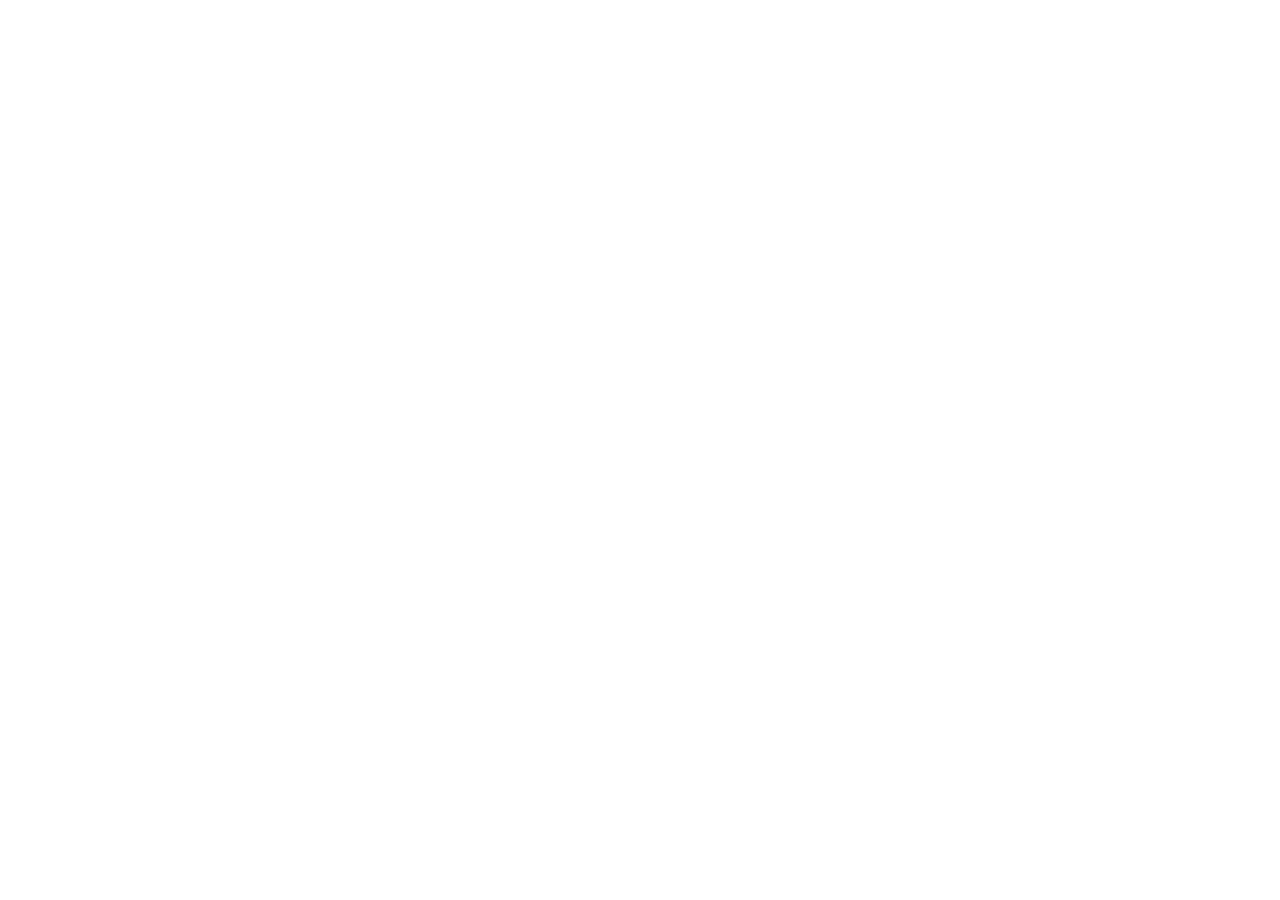
==== commit 5b927ce7: "O site mudou para davizzinn.github.io/daviddevport: este endereço agora leva direto para lá Co-Autho" ====
--- a/index.html
+++ b/index.html
@@ -3,555 +3,14 @@
 <head>
 <meta charset="utf-8">
 <meta name="viewport" content="width=device-width, initial-scale=1">
-<title>DavidDevPortifolio · Criação de sites para comércios e pessoas em SP</title>
-<meta name="description" content="Criação de sites rápidos e feitos para o celular, para comércios e profissionais. Prazo por escrito, metade na entrega. Orçamento pelo WhatsApp.">
-<meta name="robots" content="index,follow,max-image-preview:large">
-<meta name="author" content="David Dev">
-<meta name="theme-color" content="#05070E">
-<link rel="canonical" href="https://davizzinn.github.io/">
-<link rel="icon" href="favicon.ico" sizes="48x48">
-<link rel="icon" type="image/svg+xml" href="assets/logo.svg">
-<link rel="apple-touch-icon" href="apple-touch-icon.png">
-<meta property="og:type" content="website">
-<meta property="og:locale" content="pt_BR">
-<meta property="og:site_name" content="DavidDevPortifolio">
-<meta property="og:title" content="DavidDevPortifolio · Criação de sites para comércios e pessoas">
-<meta property="og:description" content="Eu construo o seu site, camada por camada. Prazo por escrito, metade na entrega.">
-<!-- DEPLOY STEP: URLs absolutas do site no ar (trocar para https://daviddev.com.br quando o domínio estiver ativo) -->
-<meta property="og:url" content="https://davizzinn.github.io/">
-<meta property="og:image" content="https://davizzinn.github.io/assets/og-daviddev.jpg">
-<meta property="og:image:width" content="1200">
-<meta property="og:image:height" content="630">
-<meta property="og:image:alt" content="DavidDevPortifolio: logo do David Dev e o endereço daviddev.com.br.">
-<meta name="twitter:card" content="summary_large_image">
-<meta name="twitter:title" content="DavidDevPortifolio · Criação de sites para comércios e pessoas">
-<meta name="twitter:image" content="https://davizzinn.github.io/assets/og-daviddev.jpg">
-<script type="application/ld+json">
-{
-  "@context": "https://schema.org",
-  "@graph": [
-    {
-      "@type": "WebSite",
-      "@id": "https://davizzinn.github.io/#site",
-      "url": "https://davizzinn.github.io/",
-      "name": "DavidDevPortifolio",
-      "alternateName": "David Dev",
-      "inLanguage": "pt-BR"
-    },
-    {
-      "@type": "ProfessionalService",
-      "@id": "https://davizzinn.github.io/#negocio",
-      "name": "David Dev",
-      "description": "Criação de sites para comércios e pessoas: página única, site completo, site animado e loja.",
-      "url": "https://davizzinn.github.io/",
-      "image": "https://davizzinn.github.io/assets/og-daviddev.jpg",
-      "logo": "https://davizzinn.github.io/assets/icon-192.png",
-      "telephone": "+55 17 99660-4865",
-      "priceRange": "R$ 300 a R$ 9.000+",
-      "address": { "@type": "PostalAddress", "addressRegion": "SP", "addressCountry": "BR" },
-      "areaServed": [{ "@type": "State", "name": "São Paulo" }, { "@type": "Country", "name": "Brasil" }],
-      "sameAs": ["https://instagram.com/david._developer"],
-      "founder": { "@type": "Person", "name": "David", "jobTitle": "Desenvolvedor de sites" },
-      "makesOffer": [
-        { "@type": "Offer", "name": "Página única", "priceSpecification": { "@type": "PriceSpecification", "minPrice": 300, "priceCurrency": "BRL" } },
-        { "@type": "Offer", "name": "Site completo", "priceSpecification": { "@type": "PriceSpecification", "minPrice": 1200, "priceCurrency": "BRL" } },
-        { "@type": "Offer", "name": "Site animado ou loja", "priceSpecification": { "@type": "PriceSpecification", "minPrice": 4000, "priceCurrency": "BRL" } }
-      ]
-    }
-  ]
-}
-</script>
-<link rel="preconnect" href="https://fonts.googleapis.com">
-<link rel="preconnect" href="https://fonts.gstatic.com" crossorigin>
-<link rel="stylesheet" href="https://fonts.googleapis.com/css2?family=Geist:wght@400..700&family=JetBrains+Mono:wght@500&family=Unbounded:wght@500;700&display=swap">
-<link rel="stylesheet" href="assets/site.css">
-<script>document.documentElement.classList.add('js')</script>
+<title>DavidDevPortifolio mudou de endereço</title>
+<link rel="canonical" href="https://davizzinn.github.io/daviddevport/">
+<meta name="robots" content="noindex">
+<meta http-equiv="refresh" content="0; url=https://davizzinn.github.io/daviddevport/">
+<script>location.replace('https://davizzinn.github.io/daviddevport/' + location.search + location.hash);</script>
+<style>body{margin:0;min-height:100vh;display:grid;place-items:center;padding:24px;background:#05070E;color:#EEF2FA;font:18px/1.6 system-ui,sans-serif;text-align:center}a{color:#8AB2FF}</style>
 </head>
 <body>
-<a class="skip" href="#main">Pular para o conteúdo</a>
-
-<svg class="sprite" aria-hidden="true" focusable="false">
-  <symbol id="plate" viewBox="0 0 48 28">
-    <polygon points="24,0 48,12 24,24 0,12" style="fill:var(--pf,#131C33);stroke:var(--ps,#5B6A8C)" stroke-width="1" stroke-linejoin="round"/>
-    <polygon points="0,12 24,24 24,28 0,16" style="fill:var(--pl,#0A1020);stroke:var(--ps,#5B6A8C)" stroke-width="1" stroke-linejoin="round"/>
-    <polygon points="24,24 48,12 48,16 24,28" style="fill:var(--pr,#0C1326);stroke:var(--ps,#5B6A8C)" stroke-width="1" stroke-linejoin="round"/>
-  </symbol>
-  <symbol id="logo" viewBox="0 0 600 600">
-    <circle cx="300" cy="300" r="300" fill="#0066FF"/>
-    <g fill="#05070D"><path d="M100 140 245 86 238 410 262 412 260 498 82 486Z"/><path d="M262 108 448 46 505 96 508 372 452 428 258 455 256 410 398 400 400 140 292 148 290 186 266 190Z"/></g>
-  </symbol>
-  <symbol id="arrow" viewBox="0 0 24 24">
-    <path d="M7 17 17 7M9 7h8v8" fill="none" stroke="currentColor" stroke-width="2" stroke-linecap="round" stroke-linejoin="round"/>
-  </symbol>
-  <symbol id="close" viewBox="0 0 24 24">
-    <path d="M6 6l12 12M18 6 6 18" fill="none" stroke="currentColor" stroke-width="2" stroke-linecap="round"/>
-  </symbol>
-  <symbol id="check" viewBox="0 0 24 24">
-    <path d="M5.5 12.5l4 4L18.5 7.5" fill="none" stroke="currentColor" stroke-width="2.4" stroke-linecap="round" stroke-linejoin="round"/>
-  </symbol>
-  <symbol id="wa" viewBox="0 0 24 24">
-    <path fill="currentColor" d="M12 2a10 10 0 0 0-8.6 15.1L2 22l5-1.3A10 10 0 1 0 12 2Zm0 18.2a8.2 8.2 0 0 1-4.2-1.2l-.3-.2-3 .8.8-2.9-.2-.3A8.2 8.2 0 1 1 12 20.2Zm4.5-6.1c-.2-.1-1.5-.7-1.7-.8-.2-.1-.4-.1-.6.1l-.8 1c-.1.2-.3.2-.5.1a6.7 6.7 0 0 1-3.3-2.9c-.3-.4.3-.4.7-1.4.1-.2 0-.3 0-.4l-.8-1.8c-.2-.5-.4-.4-.6-.4h-.5a1 1 0 0 0-.7.3 3 3 0 0 0-.9 2.2 5.2 5.2 0 0 0 1.1 2.7 11.8 11.8 0 0 0 4.5 4c1.7.7 2.3.8 3.2.6a2.7 2.7 0 0 0 1.8-1.2 2.2 2.2 0 0 0 .1-1.3c0-.1-.2-.2-.5-.3Z"/>
-  </symbol>
-</svg>
-
-<div class="ambient" aria-hidden="true">
-  <div class="aurs" id="aurs">
-    <div class="aur aur-a"></div>
-    <div class="aur aur-b"></div>
-    <div class="aur aur-c"></div>
-    <div class="aur aur-d"></div>
-  </div>
-  <div class="galaxy" id="galaxy"><i class="gx-glow"></i><i class="gx-dust"></i></div>
-  <div class="stars s-far"><i class="st a"></i><i class="st b"></i></div>
-  <div class="stars s-mid"><i class="st a"></i><i class="st b"></i></div>
-  <div class="stars s-near"><i class="st a"></i><i class="st b"></i><i class="st streak"></i></div>
-  <canvas class="sky" id="skycv"></canvas>
-  <i class="meteor" id="meteor"></i>
-  <div class="amb-spot" id="spot"></div>
-  <div class="horizon" id="horizon"></div>
-  <div class="amb-grain"></div>
-</div>
-
-<header class="nav" id="nav">
-  <nav class="nav-in" aria-label="Principal">
-    <a class="brand" href="#topo" aria-label="David Dev, início">
-      <svg class="brand-logo" aria-hidden="true"><use href="#logo"/></svg>
-      <span class="brand-name">David Dev</span>
-    </a>
-    <ul class="nav-links">
-      <li><a href="#trabalhos">Trabalhos</a></li>
-      <li><a href="#como-funciona">Como funciona</a></li>
-      <li><a href="#precos">Preços</a></li>
-      <li><a href="#duvidas">Dúvidas</a></li>
-    </ul>
-    <span class="status"><i class="dot" aria-hidden="true"></i>Aberto para projetos</span>
-    <a class="btn btn-sm magnet" href="https://wa.me/5517996604865" data-wa="Oi David! Vi seu portfólio e quero fazer um site." target="_blank" rel="noopener">
-      <svg class="ico" aria-hidden="true"><use href="#wa"/></svg>WhatsApp
-    </a>
-    <button class="menu-btn" type="button" aria-expanded="false" aria-controls="menu" aria-label="Abrir menu"><i></i><i></i></button>
-  </nav>
-  <div class="menu" id="menu">
-    <ul>
-      <li><a href="#trabalhos">Trabalhos</a></li>
-      <li><a href="#como-funciona">Como funciona</a></li>
-      <li><a href="#monte">Monte o seu</a></li>
-      <li><a href="#precos">Preços</a></li>
-      <li><a href="#duvidas">Dúvidas</a></li>
-    </ul>
-    <p class="menu-status"><i class="dot" aria-hidden="true"></i>Aberto para projetos</p>
-  </div>
-</header>
-
-<main id="main" tabindex="-1">
-
-<section class="hero" id="topo" aria-label="Apresentação">
-  <div class="stage">
-    <div class="scene" aria-hidden="true" inert>
-      <div class="float">
-        <div class="stack" id="stack">
-
-          <div class="layer l-code" data-i="0">
-            <div class="plate">
-              <div class="code">
-                <span class="cl" style="--i:0"><em>01</em><u>&lt;header</u> <s>class</s>=<q>"topo"</q><u>&gt;</u></span>
-                <span class="cl" style="--i:1"><em>02</em>  <u>&lt;a</u> <s>class</s>=<q>"marca"</q><u>&gt;</u>Seu Negócio<u>&lt;/a&gt;</u></span>
-                <span class="cl" style="--i:2"><em>03</em>  <u>&lt;a</u> <s>href</s>=<q>"wa.me/55..."</q><u>&gt;</u>Pedir<u>&lt;/a&gt;</u></span>
-                <span class="cl" style="--i:3"><em>04</em><u>&lt;/header&gt;</u></span>
-                <span class="cl" style="--i:4"><em>05</em><u>&lt;section</u> <s>class</s>=<q>"hero"</q><u>&gt;</u></span>
-                <span class="cl" style="--i:5"><em>06</em>  <u>&lt;h1&gt;</u>Fácil de achar.<u>&lt;/h1&gt;</u></span>
-                <span class="cl" style="--i:6"><em>07</em>  <u>&lt;p&gt;</u>Aberto hoje até 22h<u>&lt;/p&gt;</u></span>
-                <span class="cl" style="--i:7"><em>08</em><u>&lt;/section&gt;</u></span>
-                <span class="cl" style="--i:8"><em>09</em><b>.hero</b> { <s>display</s>: grid; }<i class="caret"></i></span>
-              </div>
-            </div>
-            <div class="anno"><span>01</span> código</div>
-          </div>
-
-          <div class="layer l-wire" data-i="1">
-            <div class="plate">
-              <i class="wb wb-nav"></i><i class="wb wb-logo"></i><i class="wb wb-links"></i><i class="wb wb-btn"></i>
-              <i class="wb wb-kick"></i><i class="wb wb-h"></i><i class="wb wb-p"></i><i class="wb wb-cta"></i>
-              <i class="wb wb-art"><svg viewBox="0 0 10 10" preserveAspectRatio="none"><path d="M0 0 10 10M10 0 0 10" vector-effect="non-scaling-stroke"/></svg></i>
-              <i class="wb wb-c1"></i><i class="wb wb-c2"></i><i class="wb wb-c3"></i>
-              <span class="dim dim-w">1280</span><span class="dim dim-h">grid 12</span>
-            </div>
-            <div class="anno"><span>02</span> estrutura</div>
-          </div>
-
-          <div class="layer l-design" data-i="2">
-            <div class="plate">
-              <i class="db db-logo"></i><i class="db db-btn"></i>
-              <i class="db db-h"></i><i class="db db-h2"></i><i class="db db-cta"></i>
-              <i class="db db-art"></i>
-              <i class="db db-c1"></i><i class="db db-c2"></i><i class="db db-c3"></i>
-              <span class="swatches"><i></i><i></i><i></i><i></i></span>
-              <span class="aa">Aa</span>
-            </div>
-            <div class="anno"><span>03</span> design</div>
-          </div>
-
-          <div class="layer l-content" data-i="3">
-            <div class="plate">
-              <div class="chrome"><i></i><i></i><i></i><span class="url">seunegocio.com.br</span><span class="onair"><b></b>no ar</span></div>
-              <div class="cs">
-                <span class="cs-logo"><b></b>Seu Negócio</span>
-                <span class="cs-links"><i>Cardápio</i><i>Sobre</i><i>Contato</i></span>
-                <span class="cs-btn">Pedir agora</span>
-                <span class="cs-kick">Aberto hoje até 22h</span>
-                <span class="cs-h">Fácil de achar. Fácil de pedir.</span>
-                <span class="cs-p">Cardápio, horários e pedido em um toque pelo WhatsApp.</span>
-                <span class="cs-cta">Chamar no WhatsApp</span>
-                <span class="cs-art">
-                  <svg viewBox="0 0 200 140" preserveAspectRatio="xMidYMid slice">
-                    <defs><linearGradient id="sky" x1="0" y1="0" x2="0" y2="1"><stop offset="0" stop-color="#3D7BFF"/><stop offset="1" stop-color="#9FC2FF"/></linearGradient></defs>
-                    <rect width="200" height="140" fill="url(#sky)"/>
-                    <circle cx="156" cy="34" r="16" fill="#FFE29A"/>
-                    <rect x="34" y="52" width="132" height="88" fill="#F4F6FB"/>
-                    <path d="M28 52h144l-8 18H36Z" fill="#1B6BFF"/>
-                    <path d="M44 52h12l-2 18h-12ZM68 52h12l-1 18H67ZM92 52h12v18H92ZM116 52h12l1 18h-12ZM140 52h12l2 18h-12Z" fill="#F4F6FB"/>
-                    <rect x="48" y="84" width="40" height="56" rx="2" fill="#0E1527"/>
-                    <rect x="100" y="84" width="54" height="34" rx="2" fill="#CFE0FF"/>
-                    <rect x="0" y="134" width="200" height="6" fill="#0E1527" opacity=".25"/>
-                  </svg>
-                </span>
-                <span class="cs-card c1"><i></i><b>Cardápio</b><em>Veja os pratos</em></span>
-                <span class="cs-card c2"><i></i><b>Como chegar</b><em>Rua das Flores, 120</em></span>
-                <span class="cs-card c3"><i></i><b>Horários</b><em>Ter a dom, 18h às 23h</em></span>
-              </div>
-            </div>
-            <div class="anno"><span>04</span> conteúdo</div>
-          </div>
-
-        </div>
-      </div>
-    </div>
-
-    <div class="scrim" aria-hidden="true"></div>
-
-    <div class="static-copy rv-group">
-      <p class="kick rv">David Dev · desenvolvedor de sites · SP</p>
-      <h1 class="t rv-words">Eu construo o seu site, camada por camada.</h1>
-      <p class="s rv">Sites rápidos, bonitos e feitos para o celular, para comércios e pessoas que querem ser encontrados.</p>
-      <p class="cta-row rv">
-        <a class="btn magnet" href="https://wa.me/5517996604865" data-wa="Oi David! Vi seu portfólio e quero fazer um site." target="_blank" rel="noopener"><svg class="ico" aria-hidden="true"><use href="#wa"/></svg>Quero meu site</a>
-        <a class="btn btn-ghost" href="#trabalhos">Ver trabalhos</a>
-      </p>
-    </div>
-
-    <div class="hud chip" aria-hidden="true">
-      <span class="hud-ticks"><i></i><i></i><i></i><i></i></span>
-      <span class="hud-t" id="hudT">As 4 camadas do seu site</span>
-    </div>
-    <div class="cue" aria-hidden="true"><span>role para ver mais</span><i></i></div>
-  </div>
-</section>
-
-<section class="sec why" id="por-que" aria-labelledby="why-h">
-  <div class="wrap why-grid">
-    <div class="why-copy rv-group" data-depth="0.05">
-      <p class="kick rv">Por que eu</p>
-      <h2 id="why-h" class="h2 rv-words">Você já ouviu essa história.</h2>
-      <p class="lede rv">Dev que some, prazo que estoura, site que quebra no celular. Comigo, cada uma dessas coisas tem resposta.</p>
-    </div>
-    <div class="cmp spot rv-group" data-depth="-0.04">
-      <div class="cmp-head rv" aria-hidden="true"><span class="h-old">O que costuma acontecer</span><span class="h-new">Comigo é assim</span></div>
-      <ul class="cmp-list" aria-label="O que muda trabalhando comigo">
-        <li class="cmp-row rv">
-          <p class="old"><span class="sr">O que costuma acontecer: </span><span class="strk">Prometeram 15 dias. Passaram 2 meses.</span></p>
-          <span class="arrow" aria-hidden="true"></span>
-          <p class="new"><span class="ok" aria-hidden="true"><svg><use href="#check"/></svg></span><span class="sr">Comigo: </span><span class="sweep">Prazo por escrito na proposta, antes de começar.</span></p>
-        </li>
-        <li class="cmp-row rv">
-          <p class="old"><span class="sr">O que costuma acontecer: </span><span class="strk">Pagou adiantado e o cara sumiu.</span></p>
-          <span class="arrow" aria-hidden="true"></span>
-          <p class="new"><span class="ok" aria-hidden="true"><svg><use href="#check"/></svg></span><span class="sr">Comigo: </span><span class="sweep">Metade para começar. A outra metade só na entrega.</span></p>
-        </li>
-        <li class="cmp-row rv">
-          <p class="old"><span class="sr">O que costuma acontecer: </span><span class="strk">Ninguém mostra nada até o fim.</span></p>
-          <span class="arrow" aria-hidden="true"></span>
-          <p class="new"><span class="ok" aria-hidden="true"><svg><use href="#check"/></svg></span><span class="sr">Comigo: </span><span class="sweep">Link de prévia: você vê o site crescer e pede ajuste.</span></p>
-        </li>
-        <li class="cmp-row rv">
-          <p class="old"><span class="sr">O que costuma acontecer: </span><span class="strk">No celular, tudo quebrado.</span></p>
-          <span class="arrow" aria-hidden="true"></span>
-          <p class="new"><span class="ok" aria-hidden="true"><svg><use href="#check"/></svg></span><span class="sr">Comigo: </span><span class="sweep">Feito primeiro para o celular e testado no seu.</span></p>
-        </li>
-      </ul>
-    </div>
-  </div>
-</section>
-
-<section class="sec works" id="trabalhos" aria-labelledby="works-h">
-  <div class="wrap">
-    <div class="sec-head rv-group" data-depth="0.06">
-      <p class="kick rv">Trabalhos</p>
-      <h2 id="works-h" class="h2 rv-words">Quatro ideias prontas para virar o seu site.</h2>
-      <p class="lede rv">Projetos conceito que eu fiz para mostrar o que dá para construir. Os nomes são fictícios. <span class="hint-fine">Passe o mouse para ver cada um rolando.</span><span class="hint-touch">Cada um rola sozinho para você ver a página inteira.</span></p>
-    </div>
-    <div class="works-grid">
-      <article class="work rv-group" data-depth="0.03">
-        <div class="tilt"><div class="frame spot rv" aria-hidden="true"><div class="frame-bar"><i></i><i></i><i></i><span>brasaburger.com.br</span></div><div class="ms-view" data-ms="restaurante" data-style="escuro"></div></div><button class="work-open" type="button" aria-haspopup="dialog" data-open="restaurante">Ver projeto<svg class="ico" aria-hidden="true"><use href="#arrow"/></svg><span class="sr"> Brasa Burger</span></button></div>
-        <div class="work-meta rv">
-          <p class="tag">Conceito · Restaurante</p>
-          <h3>Brasa Burger</h3>
-          <p>Cardápio, pedido pelo WhatsApp e horários.</p>
-        </div>
-      </article>
-      <article class="work rv-group" data-depth="0.08">
-        <div class="tilt"><div class="frame spot rv" aria-hidden="true"><div class="frame-bar"><i></i><i></i><i></i><span>studioiris.com.br</span></div><div class="ms-view" data-ms="beleza" data-style="claro"></div></div><button class="work-open" type="button" aria-haspopup="dialog" data-open="beleza">Ver projeto<svg class="ico" aria-hidden="true"><use href="#arrow"/></svg><span class="sr"> Studio Íris</span></button></div>
-        <div class="work-meta rv">
-          <p class="tag">Conceito · Salão de beleza</p>
-          <h3>Studio Íris</h3>
-          <p>Serviços com preço e agendamento pelo WhatsApp.</p>
-        </div>
-      </article>
-      <article class="work rv-group" data-depth="0.03">
-        <div class="tilt"><div class="frame spot rv" aria-hidden="true"><div class="frame-bar"><i></i><i></i><i></i><span>rafamoura.com.br</span></div><div class="ms-view" data-ms="profissional" data-style="vibrante"></div></div><button class="work-open" type="button" aria-haspopup="dialog" data-open="profissional">Ver projeto<svg class="ico" aria-hidden="true"><use href="#arrow"/></svg><span class="sr"> Rafa Moura Personal</span></button></div>
-        <div class="work-meta rv">
-          <p class="tag">Conceito · Profissional autônomo</p>
-          <h3>Rafa Moura Personal</h3>
-          <p>Apresentação, planos e primeira avaliação.</p>
-        </div>
-      </article>
-      <article class="work rv-group" data-depth="0.08">
-        <div class="tilt"><div class="frame spot rv" aria-hidden="true"><div class="frame-bar"><i></i><i></i><i></i><span>ventostore.com.br</span></div><div class="ms-view" data-ms="loja" data-style="claro"></div></div><button class="work-open" type="button" aria-haspopup="dialog" data-open="loja">Ver projeto<svg class="ico" aria-hidden="true"><use href="#arrow"/></svg><span class="sr"> Vento</span></button></div>
-        <div class="work-meta rv">
-          <p class="tag">Conceito · Loja de roupas</p>
-          <h3>Vento</h3>
-          <p>Coleção, preços e retirada na loja.</p>
-        </div>
-      </article>
-    </div>
-  </div>
-</section>
-
-<section class="sec steps-sec" id="como-funciona" aria-labelledby="steps-h">
-  <div class="wrap">
-    <div class="sec-head center rv-group" data-depth="0.06">
-      <p class="kick rv">Como funciona</p>
-      <h2 id="steps-h" class="h2 rv-words">Quatro etapas. Você acompanha todas.</h2>
-    </div>
-    <div class="steps-wrap" id="steps">
-    <div class="track" aria-hidden="true"><i class="track-line"></i></div>
-    <ol class="steps">
-      <li class="step" data-at="0.06">
-        <svg class="plates" viewBox="0 0 48 60" aria-hidden="true"><use href="#plate" class="pt top" y="30" width="48" height="28"/></svg>
-        <span class="num">01</span>
-        <h3>Conversa</h3>
-        <p>A gente conversa no WhatsApp. Você conta do seu negócio e eu faço as perguntas certas.</p>
-      </li>
-      <li class="step" data-at="0.36">
-        <svg class="plates" viewBox="0 0 48 60" aria-hidden="true"><use href="#plate" class="pt" y="30" width="48" height="28"/><use href="#plate" class="pt top" y="22" width="48" height="28"/></svg>
-        <span class="num">02</span>
-        <h3>Proposta</h3>
-        <p>Você recebe por escrito o que o site vai ter, o prazo e o preço. Sem surpresa.</p>
-      </li>
-      <li class="step" data-at="0.64">
-        <svg class="plates" viewBox="0 0 48 60" aria-hidden="true"><use href="#plate" class="pt" y="30" width="48" height="28"/><use href="#plate" class="pt" y="22" width="48" height="28"/><use href="#plate" class="pt top" y="14" width="48" height="28"/></svg>
-        <span class="num">03</span>
-        <h3>Construção</h3>
-        <p>Eu construo e te mando um link de prévia. Você vê o site crescer e pede ajustes.</p>
-      </li>
-      <li class="step" data-at="0.92">
-        <svg class="plates" viewBox="0 0 48 60" aria-hidden="true"><use href="#plate" class="pt" y="30" width="48" height="28"/><use href="#plate" class="pt" y="22" width="48" height="28"/><use href="#plate" class="pt" y="14" width="48" height="28"/><use href="#plate" class="pt top" y="6" width="48" height="28"/></svg>
-        <span class="num">04</span>
-        <h3>No ar</h3>
-        <p>Site publicado no seu domínio e testado no celular. Aí você paga a segunda metade.</p>
-      </li>
-    </ol>
-    </div>
-  </div>
-</section>
-
-<section class="sec build" id="monte" aria-labelledby="build-h">
-  <div class="wrap build-grid">
-    <div class="build-controls rv-group">
-      <p class="kick rv">Monte o seu</p>
-      <h2 id="build-h" class="h2 rv-words">Monte o seu em dez segundos.</h2>
-      <p class="lede rv">Escolha o tipo de negócio, o estilo e o que não pode faltar. As camadas se encaixam na hora.</p>
-      <form class="cfg rv" id="cfg" aria-describedby="cfg-out">
-        <fieldset>
-          <legend>Negócio</legend>
-          <div class="chips">
-            <label><input type="radio" name="biz" value="restaurante" checked><span>Restaurante</span></label>
-            <label><input type="radio" name="biz" value="beleza"><span>Beleza</span></label>
-            <label><input type="radio" name="biz" value="profissional"><span>Profissional</span></label>
-            <label><input type="radio" name="biz" value="loja"><span>Loja</span></label>
-          </div>
-        </fieldset>
-        <fieldset>
-          <legend>Estilo</legend>
-          <div class="chips">
-            <label><input type="radio" name="estilo" value="escuro" checked><span>Escuro</span></label>
-            <label><input type="radio" name="estilo" value="claro"><span>Claro</span></label>
-            <label><input type="radio" name="estilo" value="vibrante"><span>Vibrante</span></label>
-          </div>
-        </fieldset>
-        <fieldset>
-          <legend>Não pode faltar</legend>
-          <div class="chips">
-            <label><input type="checkbox" name="x" value="items" checked><span>Cardápio ou catálogo</span></label>
-            <label><input type="checkbox" name="x" value="gallery"><span>Galeria de fotos</span></label>
-            <label><input type="checkbox" name="x" value="map"><span>Mapa e horários</span></label>
-            <label><input type="checkbox" name="x" value="anim"><span>Animações no scroll</span></label>
-          </div>
-        </fieldset>
-      </form>
-    </div>
-    <div class="build-out rv-group" data-depth="-0.03">
-      <div class="preview rv" aria-hidden="true">
-        <div class="frame spot"><div class="frame-bar"><i></i><i></i><i></i><span id="pv-url">seunegocio.com.br</span></div>
-          <div class="pv-body">
-            <div class="ms-view" id="pv" data-ms="restaurante" data-style="escuro"></div>
-            <div class="sheet sh-code"><span></span><span></span><span></span><span></span><span></span><span></span></div>
-            <div class="sheet sh-wire"><i></i><i></i><i></i><i></i></div>
-            <div class="sheet sh-design"><i></i><i></i><i></i></div>
-          </div>
-        </div>
-      </div>
-      <div class="cfg-out rv" id="cfg-out" aria-live="polite">
-        <p class="pk-line">Seu site: <b id="pk-name">Página única</b>, a partir de <b id="pk-price">R$&nbsp;300</b>.</p>
-        <p class="pk-note">O valor final vem por escrito na proposta.</p>
-        <a class="btn magnet" id="pk-send" href="https://wa.me/5517996604865" target="_blank" rel="noopener"><svg class="ico" aria-hidden="true"><use href="#wa"/></svg>Mandar essa ideia no WhatsApp</a>
-      </div>
-    </div>
-  </div>
-</section>
-
-<section class="sec prices" id="precos" aria-labelledby="prices-h">
-  <div class="wrap">
-    <div class="sec-head rv-group" data-depth="0.06">
-      <p class="kick rv">Preços</p>
-      <h2 id="prices-h" class="h2 rv-words">Preço claro desde a primeira conversa.</h2>
-    </div>
-    <div class="tiers">
-      <article class="tier spot spot-fill tilt rv-group">
-        <svg class="plates rv" viewBox="0 0 48 60" aria-hidden="true"><use href="#plate" class="pt top" y="30" width="48" height="28"/></svg>
-        <h3 class="rv">Página única</h3>
-        <p class="price rv"><span>a partir de</span> R$&nbsp;300</p>
-        <p class="desc rv">Uma página com tudo que seu cliente precisa: quem você é, o que faz, onde fica e o botão do WhatsApp.</p>
-        <ul class="rv"><li>Feita para celular</li><li>Botão de WhatsApp</li><li>Mapa e horários</li><li>Pronta em poucos dias</li></ul>
-        <div class="tier-cta rv"><a class="btn btn-ghost" href="https://wa.me/5517996604865" data-wa="Oi David! Vi o pacote Página única no seu site e quero um orçamento." target="_blank" rel="noopener">Quero esse</a></div>
-      </article>
-      <article class="tier tier-hi spot spot-fill tilt rv-group">
-        <i class="tier-glow" aria-hidden="true"></i>
-        <svg class="plates rv" viewBox="0 0 48 60" aria-hidden="true"><use href="#plate" class="pt" y="30" width="48" height="28"/><use href="#plate" class="pt" y="22" width="48" height="28"/><use href="#plate" class="pt top" y="14" width="48" height="28"/></svg>
-        <h3 class="rv">Site completo</h3>
-        <p class="price rv"><span>a partir de</span> R$&nbsp;1.200</p>
-        <p class="desc rv">Para o negócio que quer passar confiança e ser achado no Google.</p>
-        <ul class="rv"><li>Várias seções ou páginas</li><li>Cardápio, catálogo ou serviços</li><li>Galeria de fotos</li><li>Pronto para o Google</li></ul>
-        <div class="tier-cta rv"><a class="btn" href="https://wa.me/5517996604865" data-wa="Oi David! Vi o pacote Site completo no seu site e quero um orçamento." target="_blank" rel="noopener">Quero esse</a></div>
-      </article>
-      <article class="tier spot spot-fill tilt rv-group">
-        <svg class="plates rv" viewBox="0 0 48 60" aria-hidden="true"><use href="#plate" class="pt" y="30" width="48" height="28"/><use href="#plate" class="pt" y="22" width="48" height="28"/><use href="#plate" class="pt" y="14" width="48" height="28"/><use href="#plate" class="pt top" y="6" width="48" height="28"/></svg>
-        <h3 class="rv">Site animado ou loja</h3>
-        <p class="price rv"><span>a partir de</span> R$&nbsp;4.000</p>
-        <p class="desc rv">Uma experiência que as pessoas lembram, como este site. Ou uma loja para vender online.</p>
-        <ul class="rv"><li>Animações sob medida</li><li>Visual forte e único</li><li>Loja ou catálogo grande</li></ul>
-        <div class="tier-cta rv"><a class="btn btn-ghost" href="https://wa.me/5517996604865" data-wa="Oi David! Vi o pacote Site animado ou loja no seu site e quero um orçamento." target="_blank" rel="noopener">Quero esse</a></div>
-      </article>
-    </div>
-    <p class="tiers-note rv">Projetos maiores vão até R$&nbsp;9.000 ou mais. Pagamento: metade para começar, metade na entrega. Prazo por escrito na proposta.</p>
-  </div>
-</section>
-
-<section class="sec faq" id="duvidas" aria-labelledby="faq-h">
-  <div class="wrap faq-grid">
-    <div class="faq-side rv-group">
-      <p class="kick rv">Dúvidas</p>
-      <h2 id="faq-h" class="h2 rv-words">As perguntas que todo mundo faz.</h2>
-      <p class="lede rv">Não achou a sua? <a href="https://wa.me/5517996604865" data-wa="Oi David! Tenho uma dúvida sobre fazer um site." target="_blank" rel="noopener">Me pergunta no WhatsApp.</a></p>
-    </div>
-    <div class="qa-list rv-group">
-      <div class="qa rv"><h3><button type="button" aria-expanded="false" aria-controls="qa1" id="qb1">Já tenho Instagram. Preciso mesmo de um site?<i aria-hidden="true"></i></button></h3><div class="qa-a" id="qa1" role="region" aria-labelledby="qb1"><div><p>O Instagram mostra, o site convence. Quando alguém procura seu serviço no Google, quem aparece é o site. E ele é seu, não depende do algoritmo.</p></div></div></div>
-      <div class="qa rv"><h3><button type="button" aria-expanded="false" aria-controls="qa2" id="qb2">Quanto tempo demora?<i aria-hidden="true"></i></button></h3><div class="qa-a" id="qa2" role="region" aria-labelledby="qb2"><div><p>Depende do tamanho do projeto. O prazo vem escrito na proposta, antes de você pagar qualquer coisa, e você acompanha tudo por um link de prévia.</p></div></div></div>
-      <div class="qa rv"><h3><button type="button" aria-expanded="false" aria-controls="qa3" id="qb3">Preciso pagar tudo antes?<i aria-hidden="true"></i></button></h3><div class="qa-a" id="qa3" role="region" aria-labelledby="qb3"><div><p>Não. Metade para começar e metade só quando o site estiver no ar e aprovado por você.</p></div></div></div>
-      <div class="qa rv"><h3><button type="button" aria-expanded="false" aria-controls="qa4" id="qb4">Vai funcionar no celular?<i aria-hidden="true"></i></button></h3><div class="qa-a" id="qa4" role="region" aria-labelledby="qb4"><div><p>Vai. Eu desenho primeiro para o celular, porque é lá que seu cliente está, e testo em tela de verdade antes de entregar.</p></div></div></div>
-      <div class="qa rv"><h3><button type="button" aria-expanded="false" aria-controls="qa5" id="qb5">Meu site vai aparecer no Google?<i aria-hidden="true"></i></button></h3><div class="qa-a" id="qa5" role="region" aria-labelledby="qb5"><div><p>Ele sai pronto para o Google: rápido, com título, descrição e endereço certos. Chegar no topo leva tempo, e eu te explico o que ajuda.</p></div></div></div>
-      <div class="qa rv"><h3><button type="button" aria-expanded="false" aria-controls="qa6" id="qb6">E se eu quiser mudar algo depois?<i aria-hidden="true"></i></button></h3><div class="qa-a" id="qa6" role="region" aria-labelledby="qb6"><div><p>Me chama no WhatsApp. Ajuste pequeno é rápido. Mudança grande vira um orçamento novo, combinado antes.</p></div></div></div>
-      <div class="qa rv"><h3><button type="button" aria-expanded="false" aria-controls="qa7" id="qb7">Domínio e hospedagem, como fica?<i aria-hidden="true"></i></button></h3><div class="qa-a" id="qa7" role="region" aria-labelledby="qb7"><div><p>Ficam no seu nome e você paga direto para a empresa. Eu te ajudo a escolher e configuro tudo.</p></div></div></div>
-    </div>
-  </div>
-</section>
-
-<section class="sec final" id="contato" aria-labelledby="final-h">
-  <div class="wrap final-grid">
-    <div class="final-art" aria-hidden="true" data-depth="0.1">
-      <svg viewBox="0 0 220 222" class="final-stack">
-        <g class="ghost"><use href="#plate" x="70" y="4" width="144" height="84"/></g>
-        <use href="#plate" class="pt" x="70" y="132" width="144" height="84"/>
-        <use href="#plate" class="pt" x="70" y="108" width="144" height="84"/>
-        <use href="#plate" class="pt" x="70" y="84" width="144" height="84"/>
-        <use href="#plate" class="pt top" x="70" y="60" width="144" height="84"/>
-        <g class="leads"><path d="M58 40h10M58 96h10M58 120h10M58 144h10M58 168h10"/></g>
-        <g class="labels"><text class="gl" x="54" y="43">sua ideia</text><text x="54" y="99">conteúdo</text><text x="54" y="123">design</text><text x="54" y="147">estrutura</text><text x="54" y="171">código</text></g>
-      </svg>
-    </div>
-    <div class="final-copy rv-group">
-      <p class="kick rv">Camada final</p>
-      <h2 id="final-h" class="h2 rv-words">Falta uma camada: a sua ideia.</h2>
-      <p class="lede rv">Me conta do seu negócio. Eu respondo rápido e te mando uma proposta por escrito.</p>
-      <form class="lead spot rv" id="lead" novalidate>
-        <div class="field">
-          <label for="f-nome">Seu nome</label>
-          <input id="f-nome" name="nome" type="text" autocomplete="given-name" placeholder="Como posso te chamar?" required>
-        </div>
-        <div class="field">
-          <label for="f-neg">Seu negócio</label>
-          <input id="f-neg" name="negocio" type="text" placeholder="Ex.: hamburgueria em Rio Preto" required>
-        </div>
-        <div class="field">
-          <label for="f-msg">O que você precisa</label>
-          <textarea id="f-msg" name="msg" rows="3" placeholder="Conta em poucas palavras. Pode ser simples."></textarea>
-        </div>
-        <p class="form-err" id="lead-err" role="alert" hidden>Preencha seu nome e seu negócio para eu saber com quem estou falando.</p>
-        <button class="btn btn-lg magnet" type="submit"><svg class="ico" aria-hidden="true"><use href="#wa"/></svg>Enviar pelo WhatsApp</button>
-        <p class="form-ok" id="lead-ok" role="status" hidden>Abrindo o seu WhatsApp com a mensagem pronta. É só apertar enviar. <a id="lead-link" href="https://wa.me/5517996604865" target="_blank" rel="noopener">Não abriu? Toque aqui.</a></p>
-      </form>
-      <p class="alt rv">Prefere o Instagram? <a href="https://instagram.com/david._developer" target="_blank" rel="noopener">@david._developer</a></p>
-    </div>
-  </div>
-</section>
-
-</main>
-
-<footer class="foot">
-  <div class="wrap foot-in">
-    <div class="foot-brand">
-      <svg class="brand-logo" aria-hidden="true"><use href="#logo"/></svg>
-      <div>
-        <p class="foot-name">David Dev</p>
-        <p>Desenvolvedor de sites · São Paulo, Brasil</p>
-      </div>
-    </div>
-    <ul class="foot-links">
-      <li><a href="https://wa.me/5517996604865" data-wa="Oi David! Vi seu portfólio e quero fazer um site." target="_blank" rel="noopener">WhatsApp (17) 99660-4865</a></li>
-      <li><a href="https://instagram.com/david._developer" target="_blank" rel="noopener">Instagram @david._developer</a></li>
-    </ul>
-    <div class="foot-notes">
-      <p>Os projetos da seção Trabalhos são conceitos com nomes fictícios.</p>
-      <p>Feito à mão por mim, sem template. © 2026 David Dev</p>
-      <button class="motion-link" id="motionToggle" type="button" aria-pressed="true">Reduzir animações</button>
-    </div>
-  </div>
-</footer>
-
-<div class="pm" id="pm" role="dialog" aria-modal="true" aria-labelledby="pm-title">
-  <div class="pm-backdrop" data-close></div>
-  <div class="pm-panel" id="pm-panel">
-    <button class="pm-close" type="button" data-close aria-label="Fechar projeto"><svg aria-hidden="true"><use href="#close"/></svg></button>
-    <div class="pm-view frame" aria-hidden="true"><div class="frame-bar"><i></i><i></i><i></i><span id="pm-url"></span></div><div class="ms-view" id="pm-ms"></div></div>
-    <div class="pm-info">
-      <p class="tag" id="pm-tag"></p>
-      <h3 id="pm-title"></h3>
-      <p class="pm-desc" id="pm-desc"></p>
-      <ul class="pm-list" id="pm-list"></ul>
-      <p class="pm-pack" id="pm-pack"></p>
-      <a class="btn magnet" id="pm-cta" href="https://wa.me/5517996604865" target="_blank" rel="noopener"><svg class="ico" aria-hidden="true"><use href="#wa"/></svg>Quero um site assim</a>
-    </div>
-  </div>
-</div>
-
-<script src="assets/site.js" defer></script>
+<p>O site mudou para <a href="https://davizzinn.github.io/daviddevport/">davizzinn.github.io/daviddevport</a>.</p>
 </body>
 </html>
